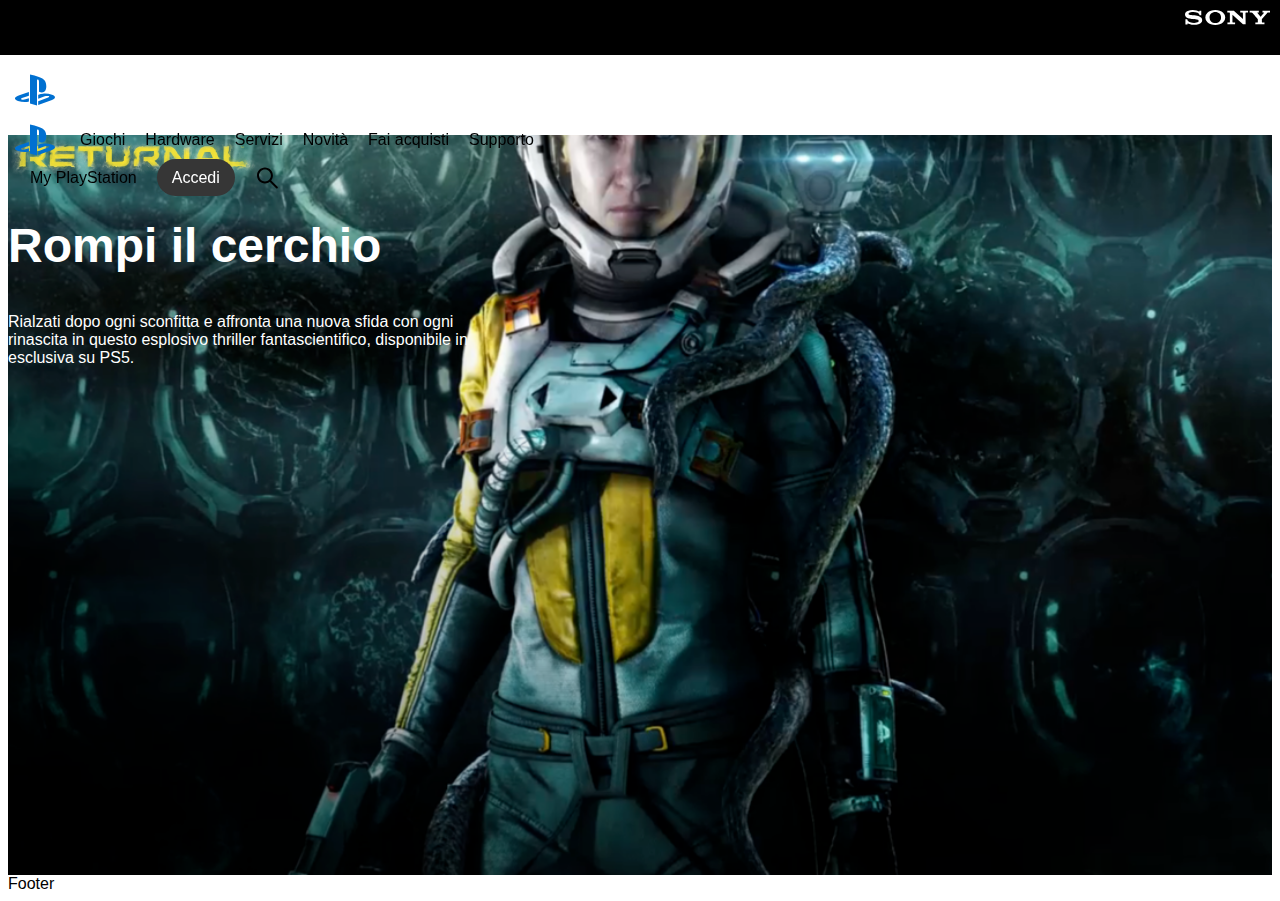
==== index.html @ 5bf6ea45 "add jumbo" ====
<!DOCTYPE html>
<html lang="en">
<head>
    <meta charset="UTF-8">
    <meta http-equiv="X-UA-Compatible" content="IE=edge">
    <meta name="viewport" content="width=device-width, initial-scale=1.0">
    <title>Playstation</title>

    <link href="https://cdn.jsdelivr.net/npm/bootstrap@5.1.3/dist/css/bootstrap.min.css" rel="stylesheet" integrity="sha384-1BmE4kWBq78iYhFldvKuhfTAU6auU8tT94WrHftjDbrCEXSU1oBoqyl2QvZ6jIW3" crossorigin="anonymous">
    <link rel="stylesheet" href="https://cdnjs.cloudflare.com/ajax/libs/font-awesome/6.1.1/css/all.min.css" integrity="sha512-KfkfwYDsLkIlwQp6LFnl8zNdLGxu9YAA1QvwINks4PhcElQSvqcyVLLD9aMhXd13uQjoXtEKNosOWaZqXgel0g==" crossorigin="anonymous" referrerpolicy="no-referrer" />
    <link rel="stylesheet" href="css/style.css">
</head>
<body>
    <!-- HEADER -->
    <header>
        <!-- Top Header -->
        <div class="am-top-header">
            <div class="am-logo-top">
                <img src="img/sony_logo.svg" alt="Brand Sony">
            </div>   
        </div>
        <!-- END Top Header -->

        <!-- Bottom Header -->
        <div class="am-bottom-header">
            <nav>
                <div class="am-burger-menu d-flex d-lg-none">
                    <!-- Logo -->
                    <div class="am-logo-bottom">
                        <a href="#">
                            <img src="img/play_logo.svg" alt="Brand Play Station">
                        </a>
                    </div>

                    <!-- Burger Menu -->
                    <div class="am-burger">
                        <a href="#"><i class="fa-solid fa-bars"></i></a>
                    </div>
                </div>
                
                <!-- Main Menu -->
                <div class="am-main-menu d-none d-lg-flex">
                    <!-- Main Menu Left -->
                    <ul class="am-main-menu-left">
                        <li class="am-logo-bottom">
                            <a href="#">
                                <img src="img/play_logo.svg" alt="Brand Play Station">
                            </a>
                        </li>
                        <li>
                            <a href="#">
                                Giochi <i class="fa-solid fa-angle-down"></i>
                            </a>
                        </li>
                        <li>
                            <a href="#">
                                Hardware <i class="fa-solid fa-angle-down"></i>
                            </a>
                        </li>
                        <li>
                            <a href="#">
                                Servizi <i class="fa-solid fa-angle-down"></i>
                            </a>
                        </li>
                        <li>
                            <a href="#">
                                Novità <i class="fa-solid fa-angle-down"></i>
                            </a>
                        </li>
                        <li>
                            <a href="#">
                                Fai acquisti <i class="fa-solid fa-angle-down"></i>
                            </a>
                        </li>
                        <li>
                            <a href="#">
                                Supporto <i class="fa-solid fa-angle-down"></i>
                            </a>
                        </li>    
                    </ul>
                    <!-- END Main Menu Left -->

                    <!-- Main Menu Right -->
                    <ul class="am-main-menu-right">
                        <li>
                            <a href="#">
                                My PlayStation <i class="fa-solid fa-angle-down"></i>
                            </a>
                        </li>
                        <li>
                            <a class="am-btn am-btn-black" href="#">
                                Accedi
                            </a>
                        </li>
                        <li class="am-icon-lens">
                            <a href="#">
                                <img src="img/lens.svg" alt="Brand Play Station">
                            </a>
                        </li>   
                    </ul>
                    <!-- END Main Menu Right -->
                </div>
            </nav>    
        </div>
        <!-- END Bottom Header -->
    </header>

    <!-- MAIN -->
    <main>
        <section class="am-s-jumbo d-flex align-items-end">
            <div class="container">
                <div class="row">
                    <div class="col">
                        <img src="img/returnal-hero-banner-logo.png" alt="Returnal">
                        <h2>
                            Rompi il cerchio
                        </h2>
                        <p>
                            Rialzati dopo ogni sconfitta e affronta una nuova sfida con ogni rinascita  in questo esplosivo thriller fantascientifico, disponibile in esclusiva su PS5.
                        </p>
                    </div>
                </div>

            </div>            
        </section>
    </main>
    
    <!-- FOOTER -->
    <footer>
        Footer
    </footer>
</body>
</html>
---- css/style.css ----
body {
    font-family: Arial, sans-serif;
}
img {
    width: 100%;
    display: block;
}
ul {
    list-style-type: none;
    padding: 0;
    margin: 0;
}
a {
    color: black;
    text-decoration: none;
}
section {
    padding: 40px 0;
    background-color: pink;
}
h2 {
    font-size: 3rem;
}

/************
    HEADER
*************/
header {
    font-family: Helvetica, arial, sans-serif;
    width: 100%;
    background-color: white;
    position: fixed;
    top: 0;
    left: 0;
}
/*** Top Header ***/
.am-top-header, .am-bottom-header {
    padding: 10px;
}
.am-top-header {
    background-color: black;
    height:35px;
}
.am-top-header .am-logo-top {
    height: 15px;
    display: inline-block;
    float: right;
}
.am-logo-top img {
    height: 100%;
}
/***Bottom Header ***/
.am-bottom-header {
    height: 60px;
}
/* Burger Menu */
.am-burger {
    justify-content: flex-end;
    align-items: center;
    font-size: 25px;
}
.am-burger a {
    color: black;
}
/* Main Menu */
.am-burger-menu, .am-main-menu {
    justify-content: space-between;
    align-items: center;
}
.am-main-menu i {
    color: grey;
}
.am-logo-bottom img {
    width: 50px;
}
ul.am-main-menu-left, ul.am-main-menu-right {
    display: flex;
    align-items: center;
}
.am-main-menu-left li {
    margin-right: 20px;
}
.am-main-menu-right li {
    margin-left: 20px;
}
.am-icon-lens {
    width: 25px;
}
a.am-btn {
    padding: 10px 15px;
    border-radius: 30px;
    color: white;
}
.am-btn-black {
    background-color: #363636;;
}

/***********
    MAIN
************/
main {
    margin-top: 95px;
}
/* Section Banner Top */
.am-s-jumbo {
    width: 100%;
    height: 700px;
    background-image: url(../img/jumbo-bg.png);
    background-size: cover;
    background-position: center;
    background-repeat: no-repeat;
    color: white;
}
.am-s-jumbo img {
    max-width: 250px;
}



@media screen and (min-width: 992px) {
    .am-s-jumbo p {
        max-width: 500px;
    }
}
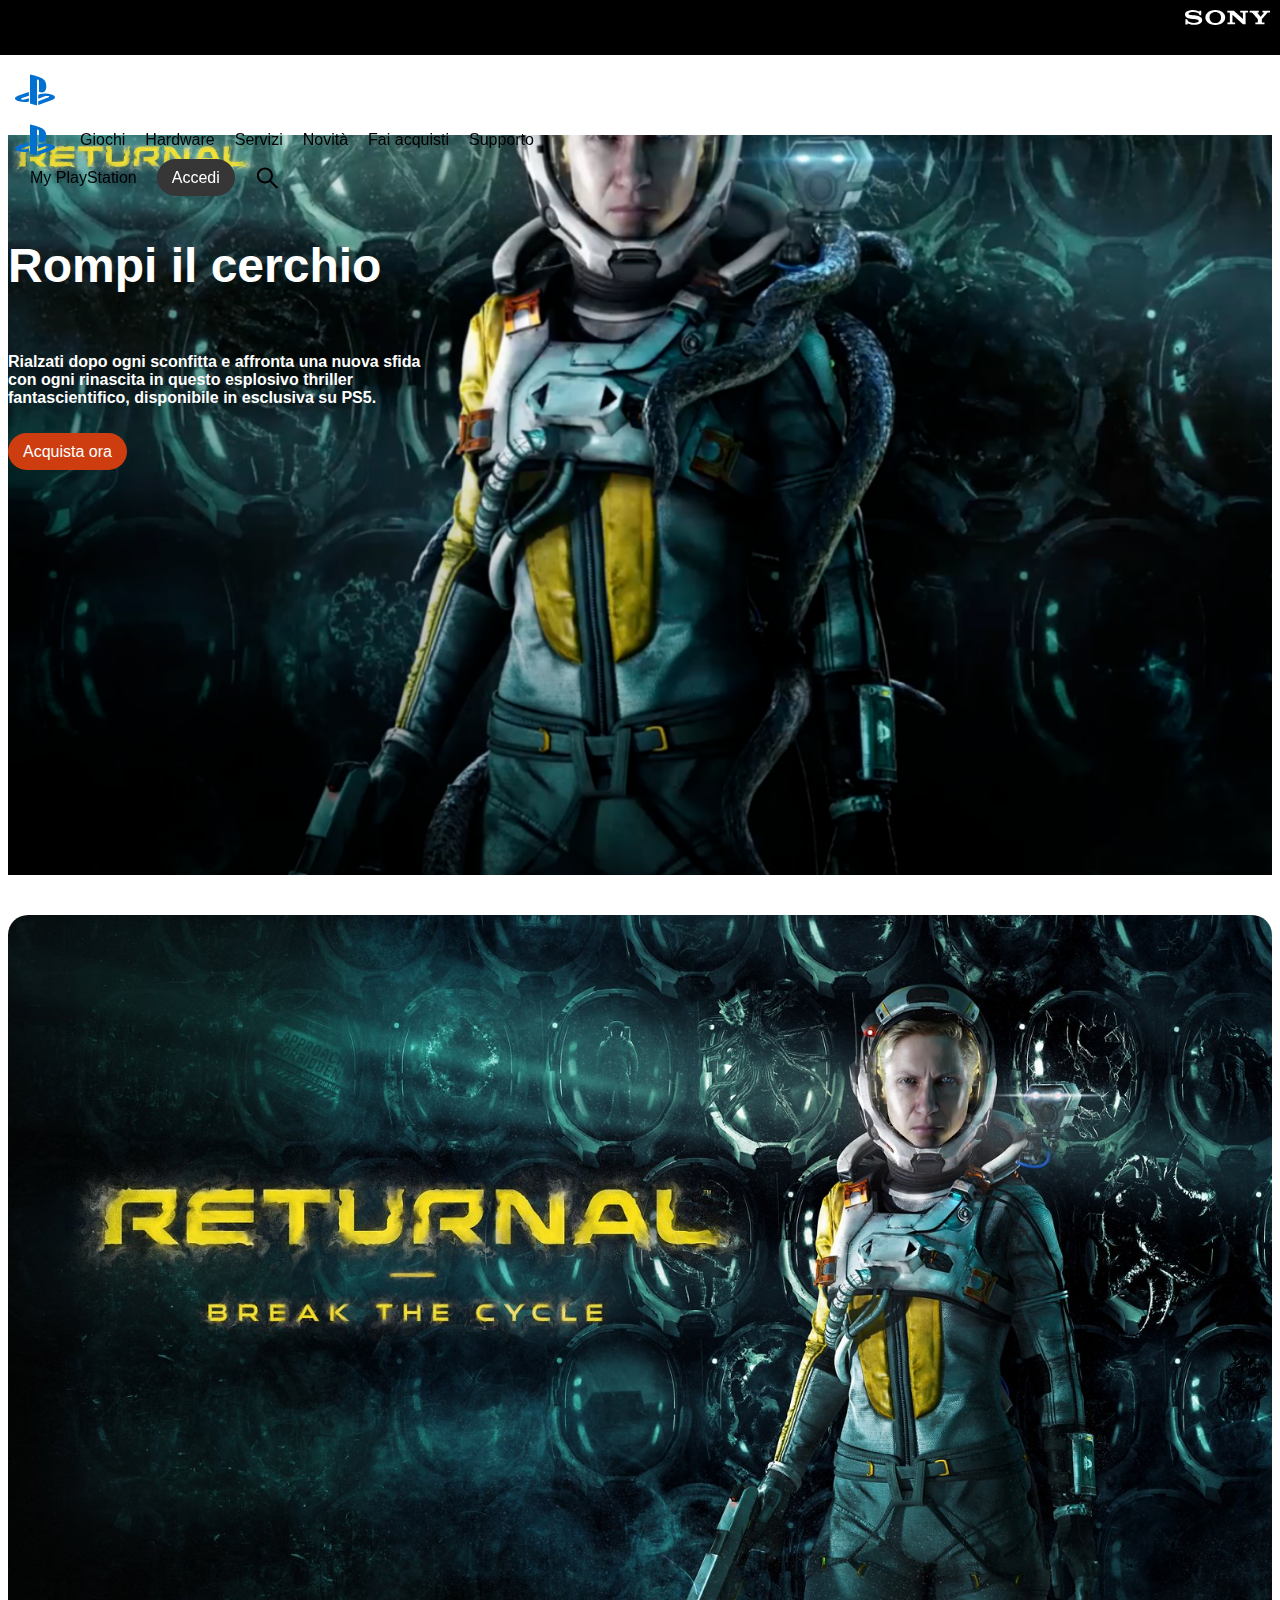
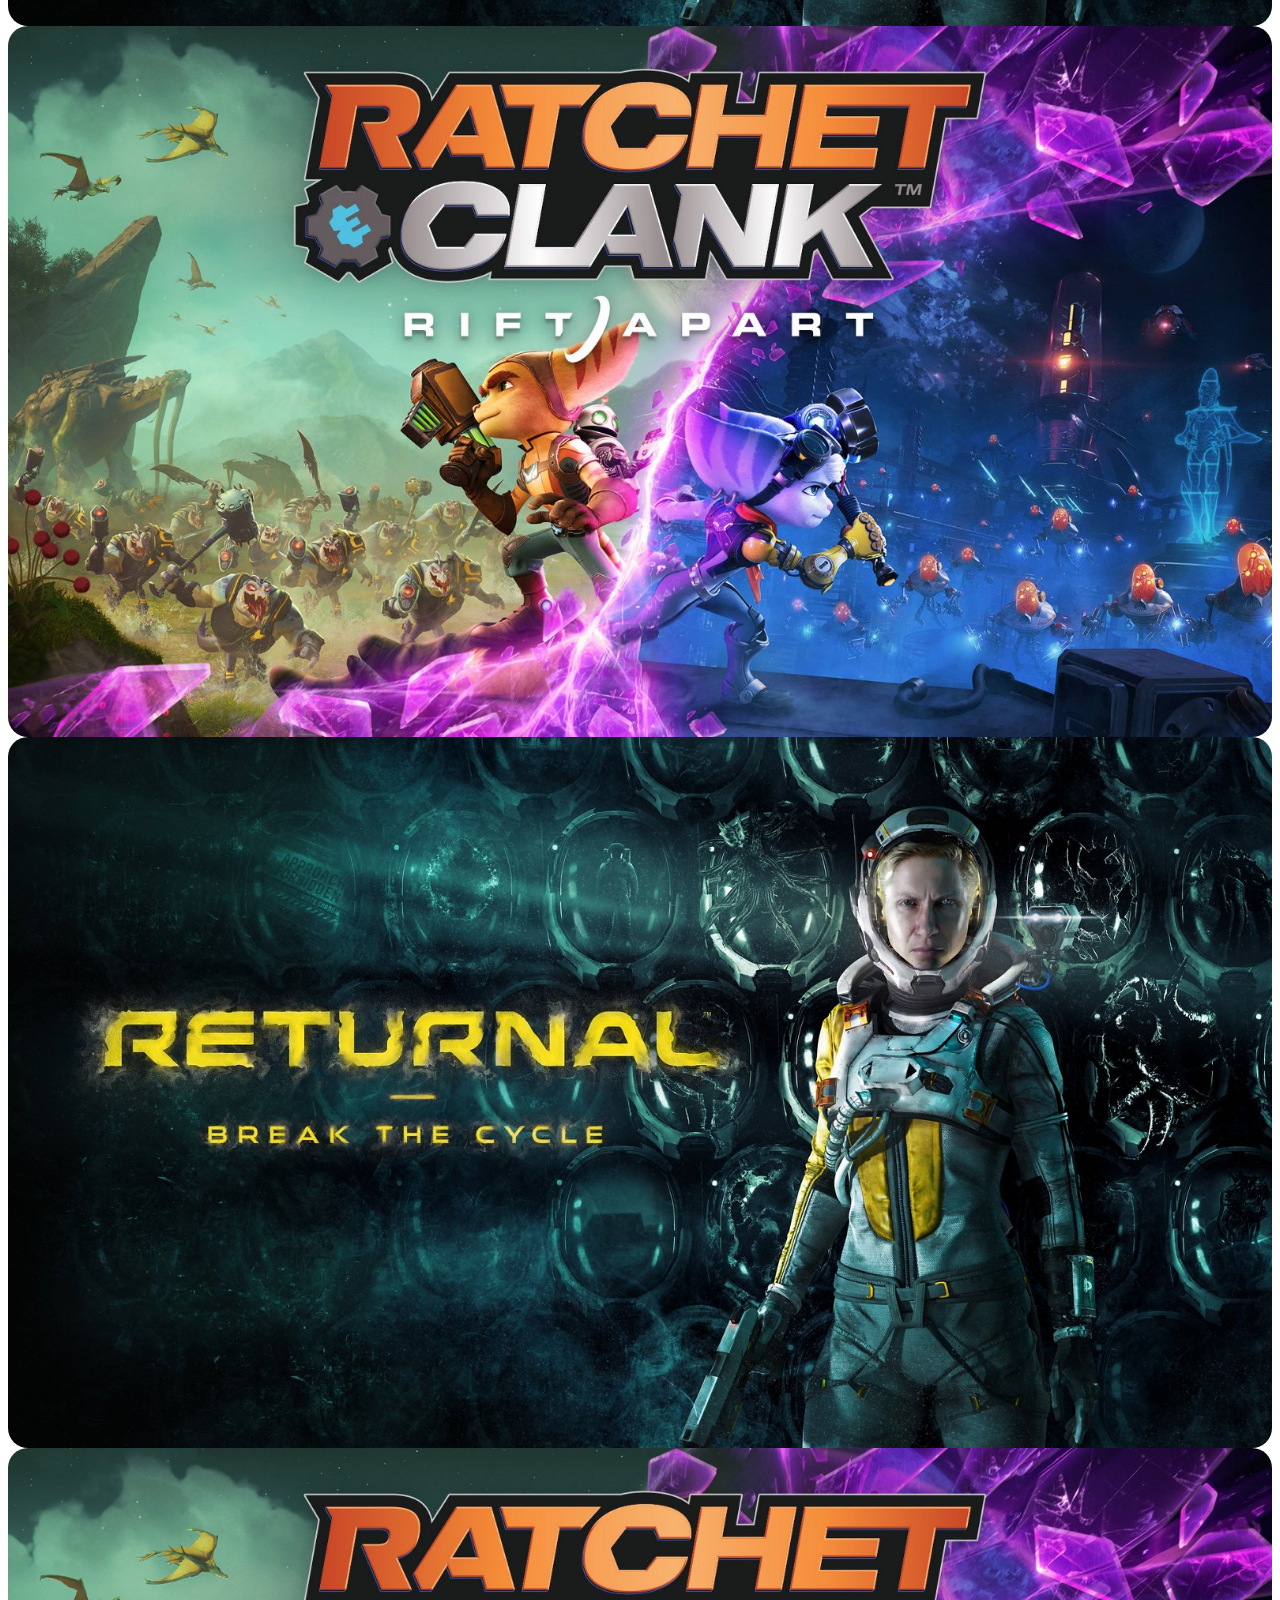
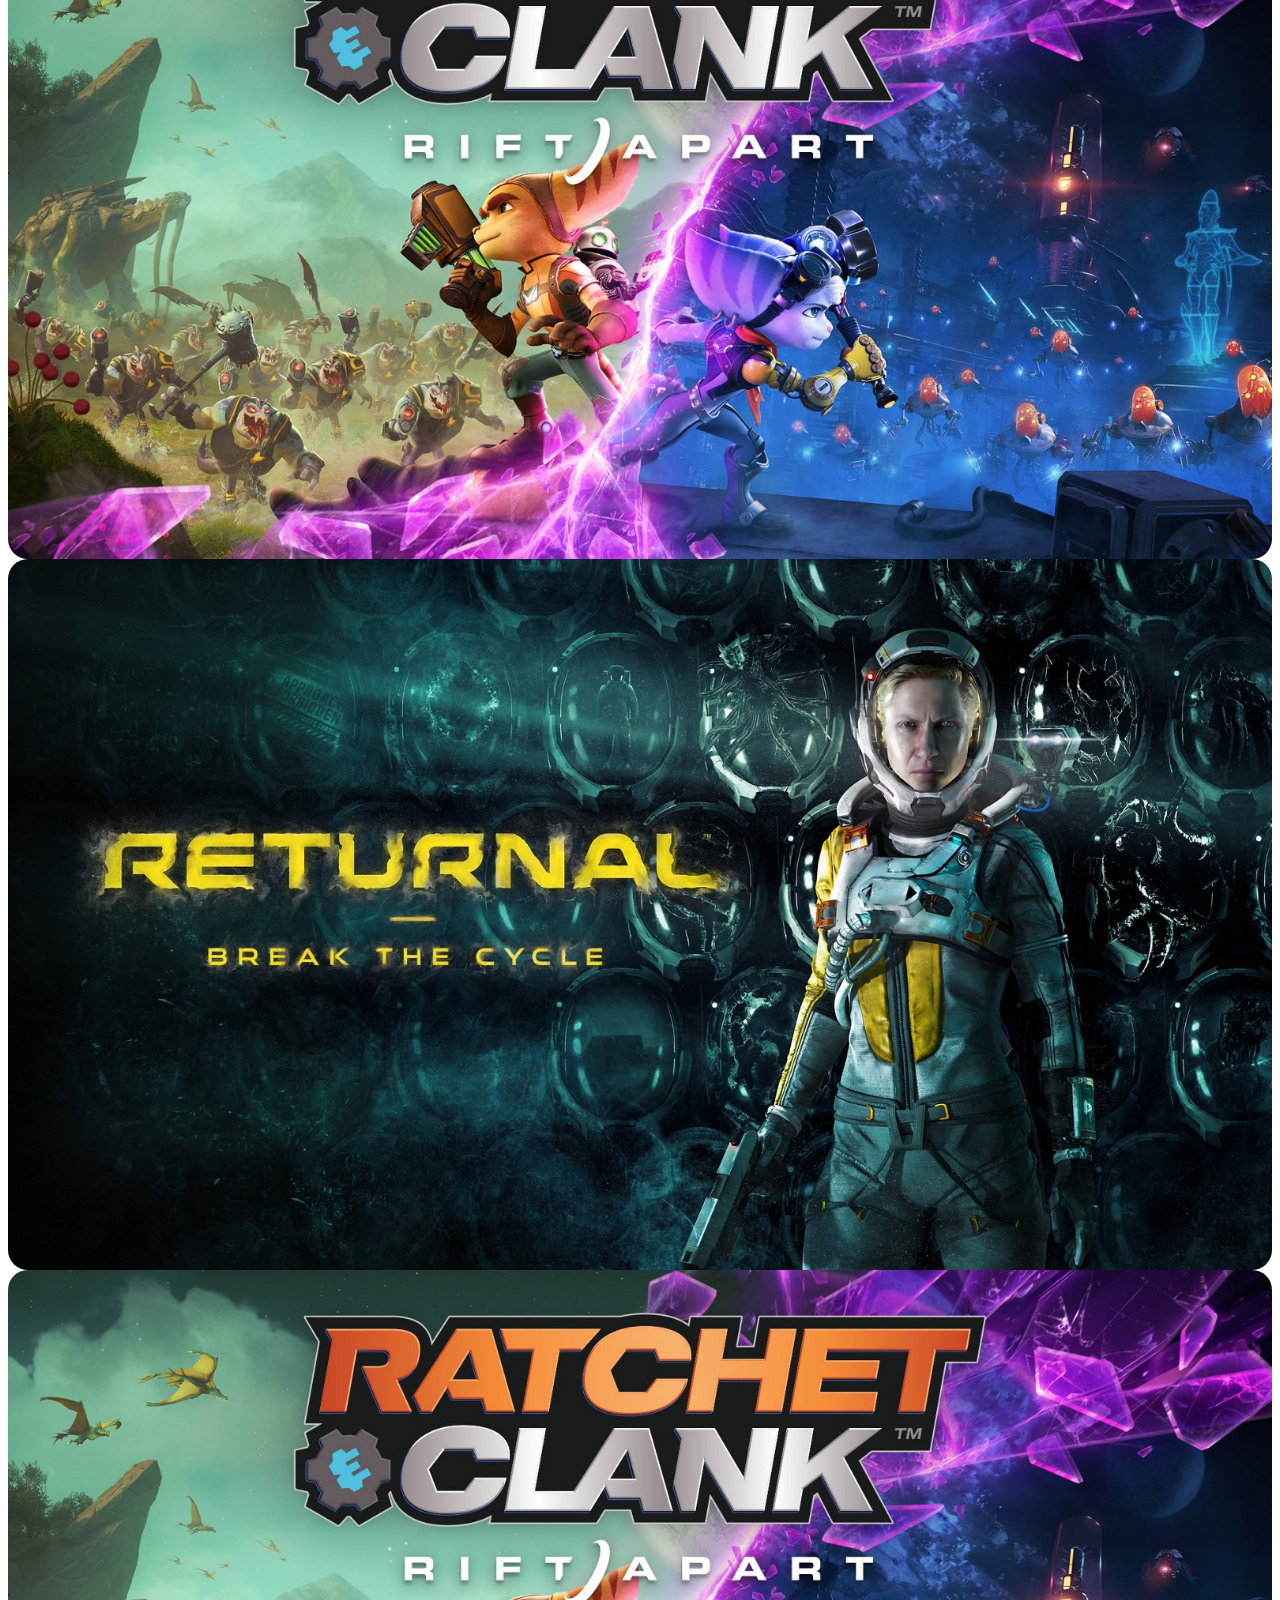
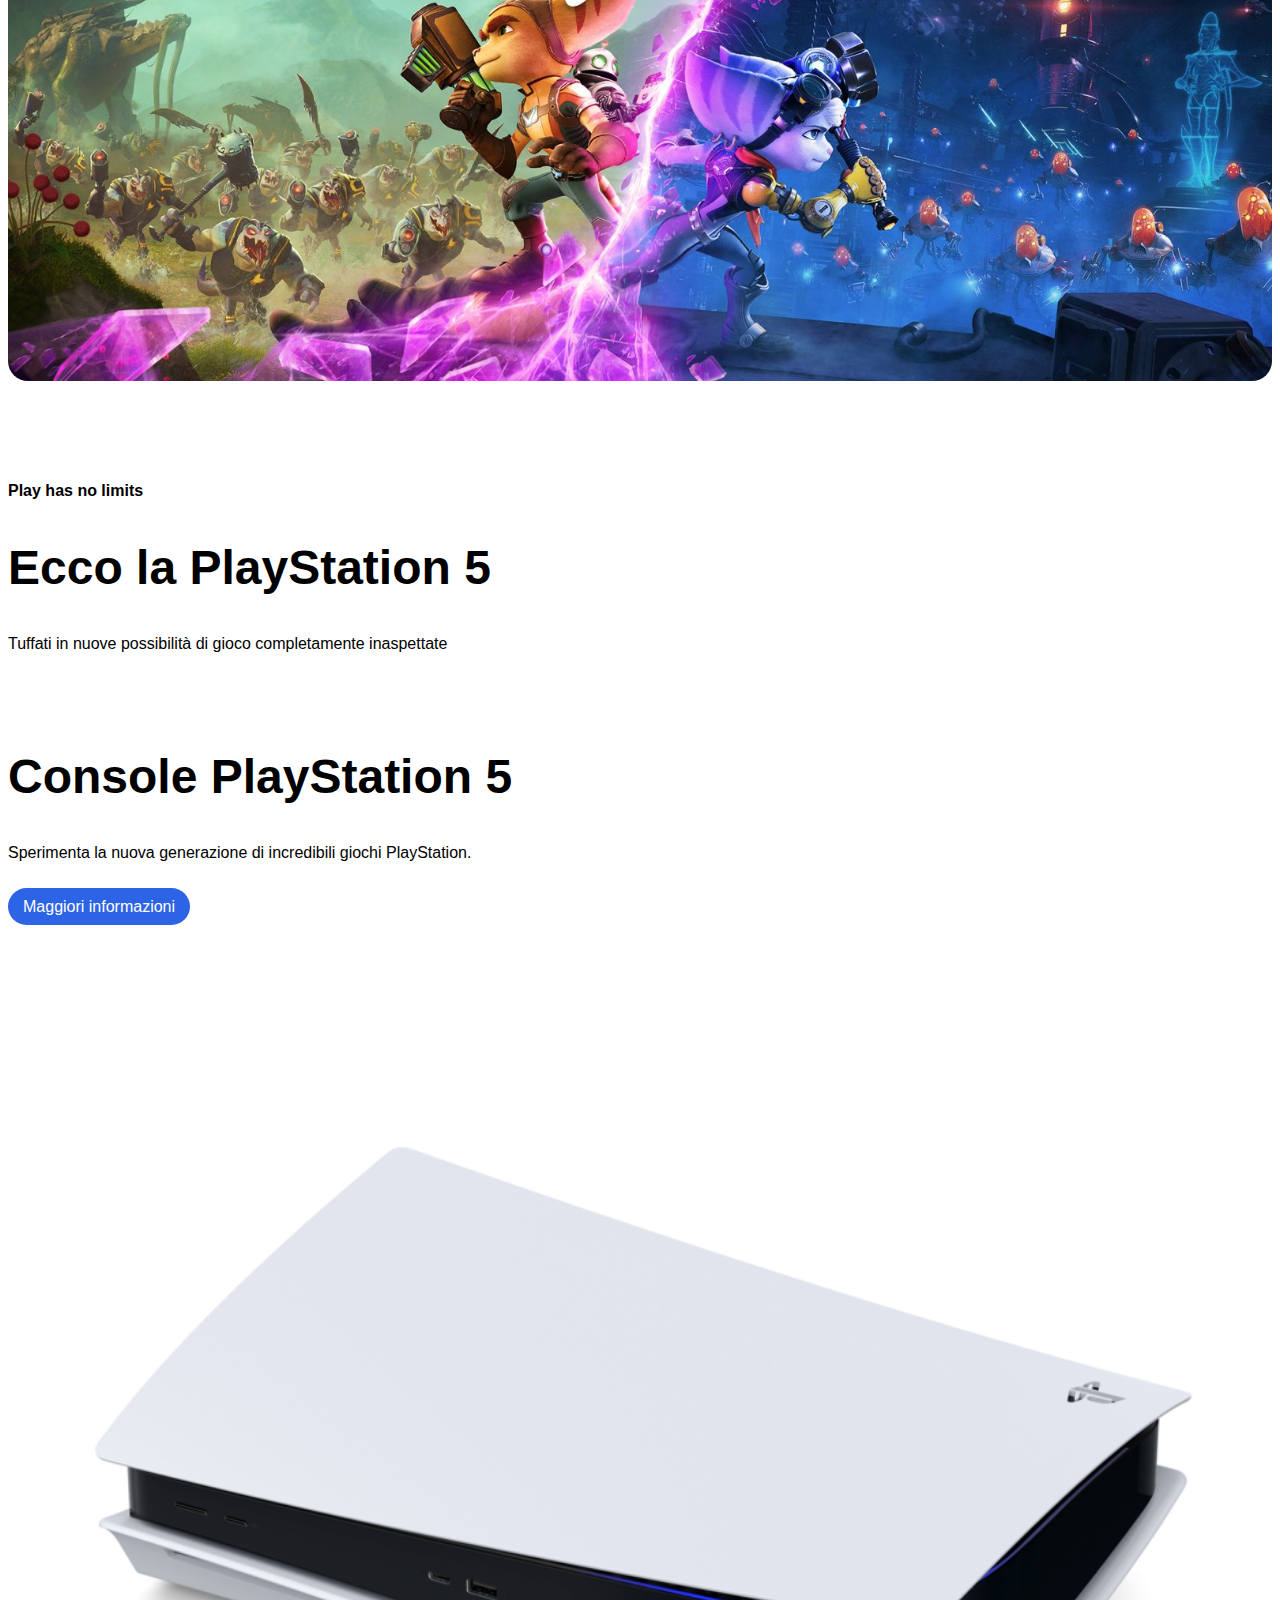
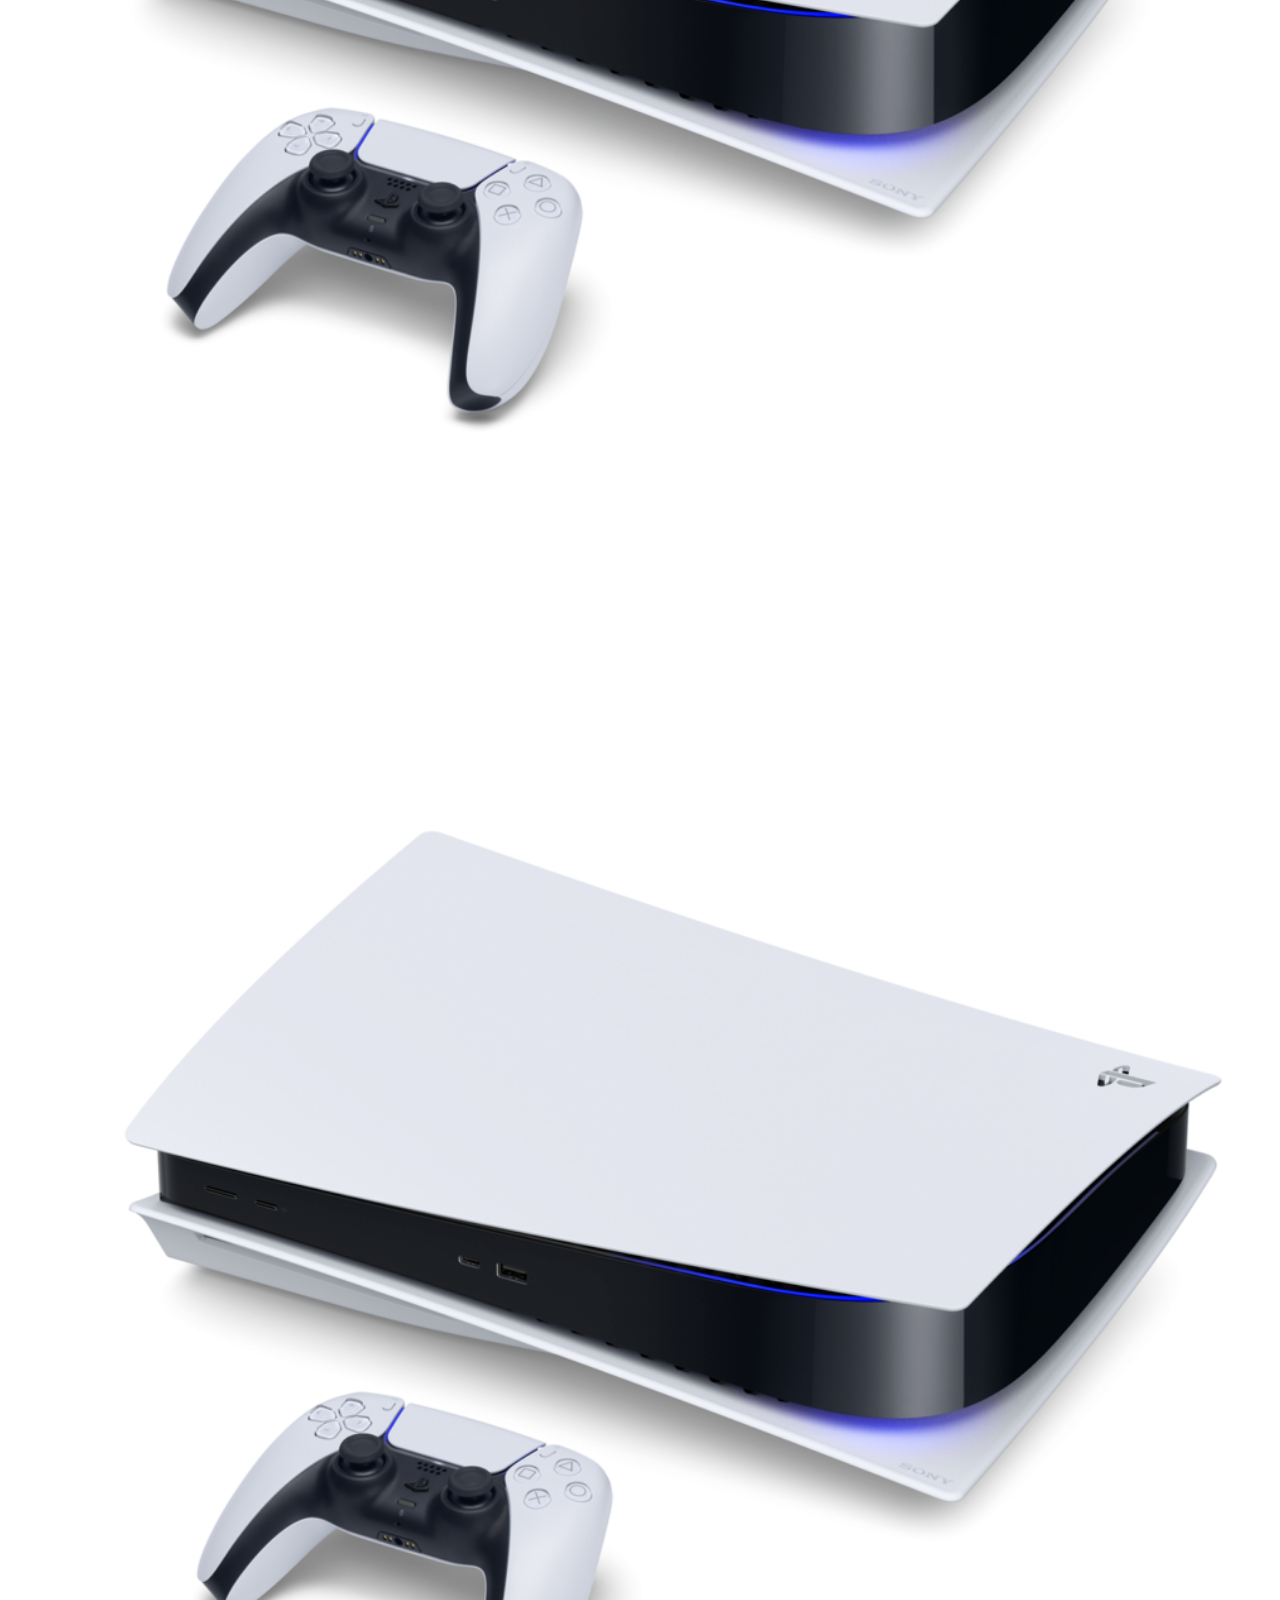
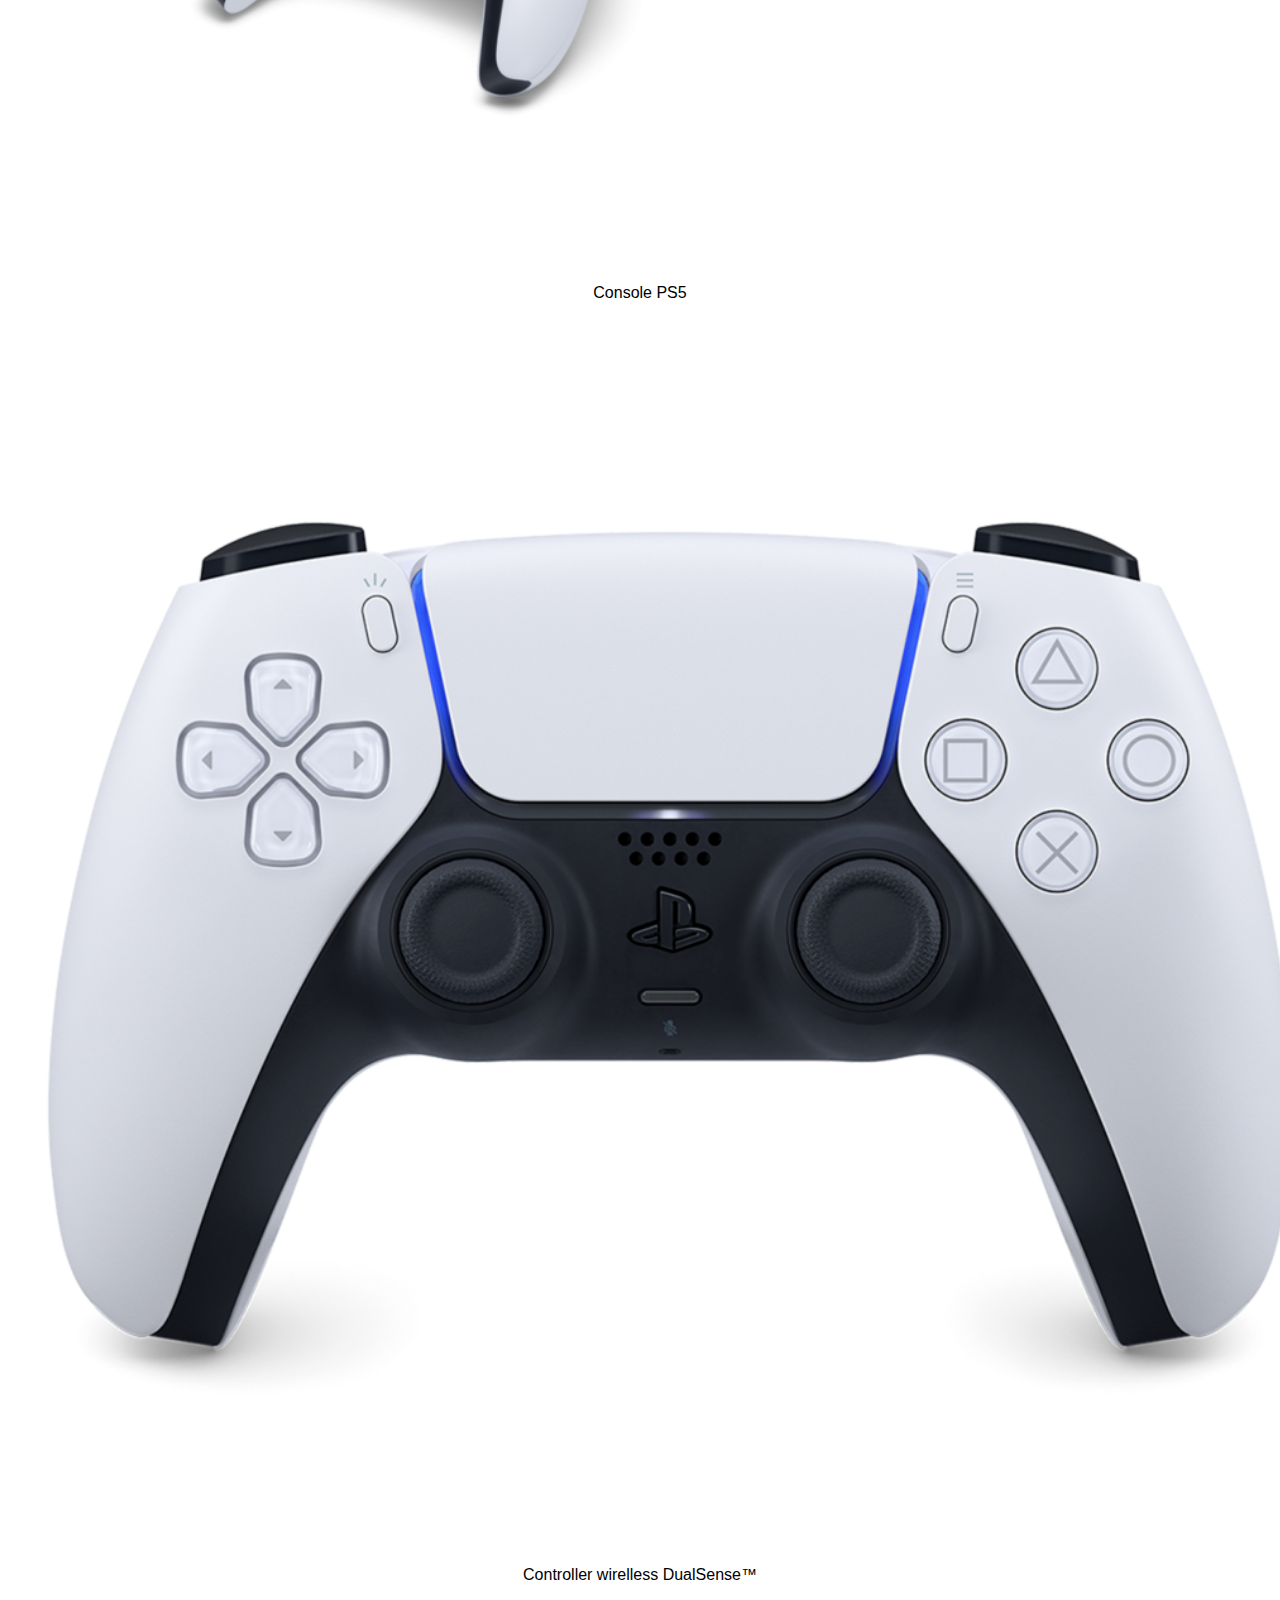
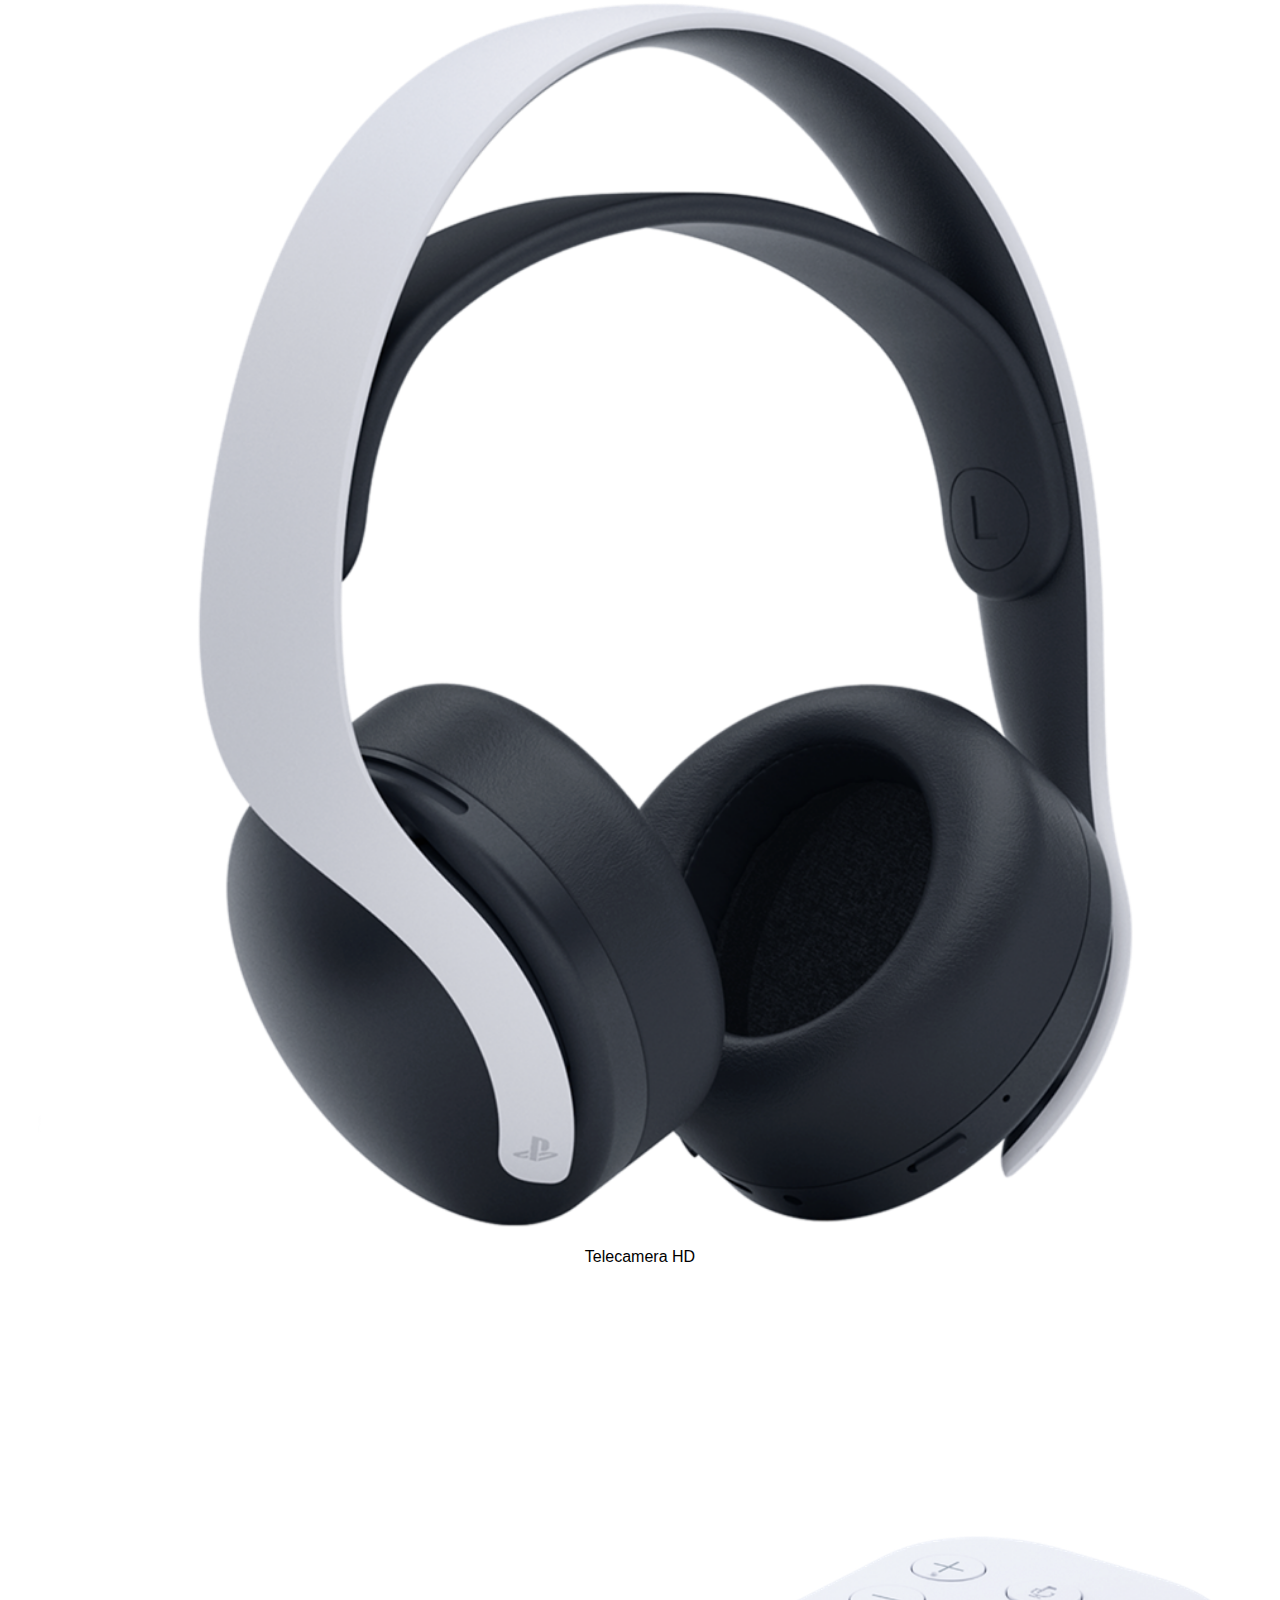
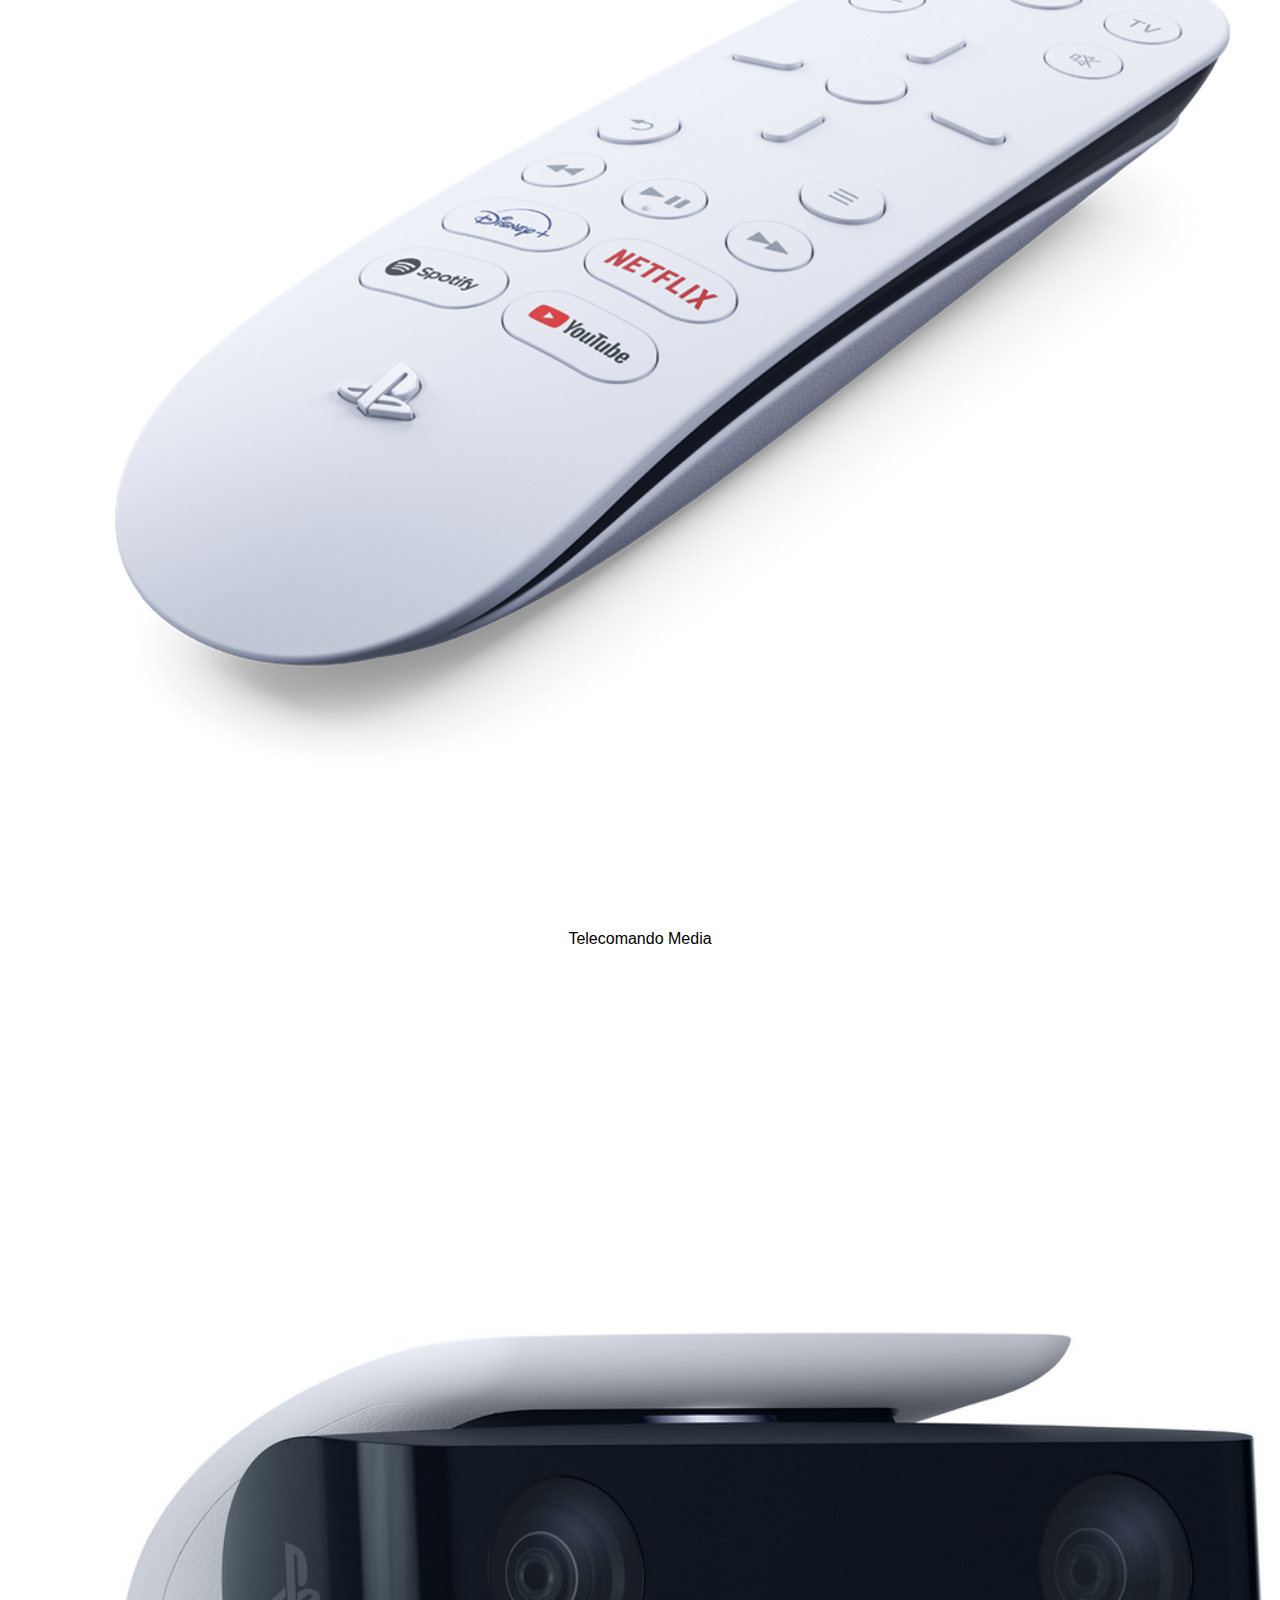
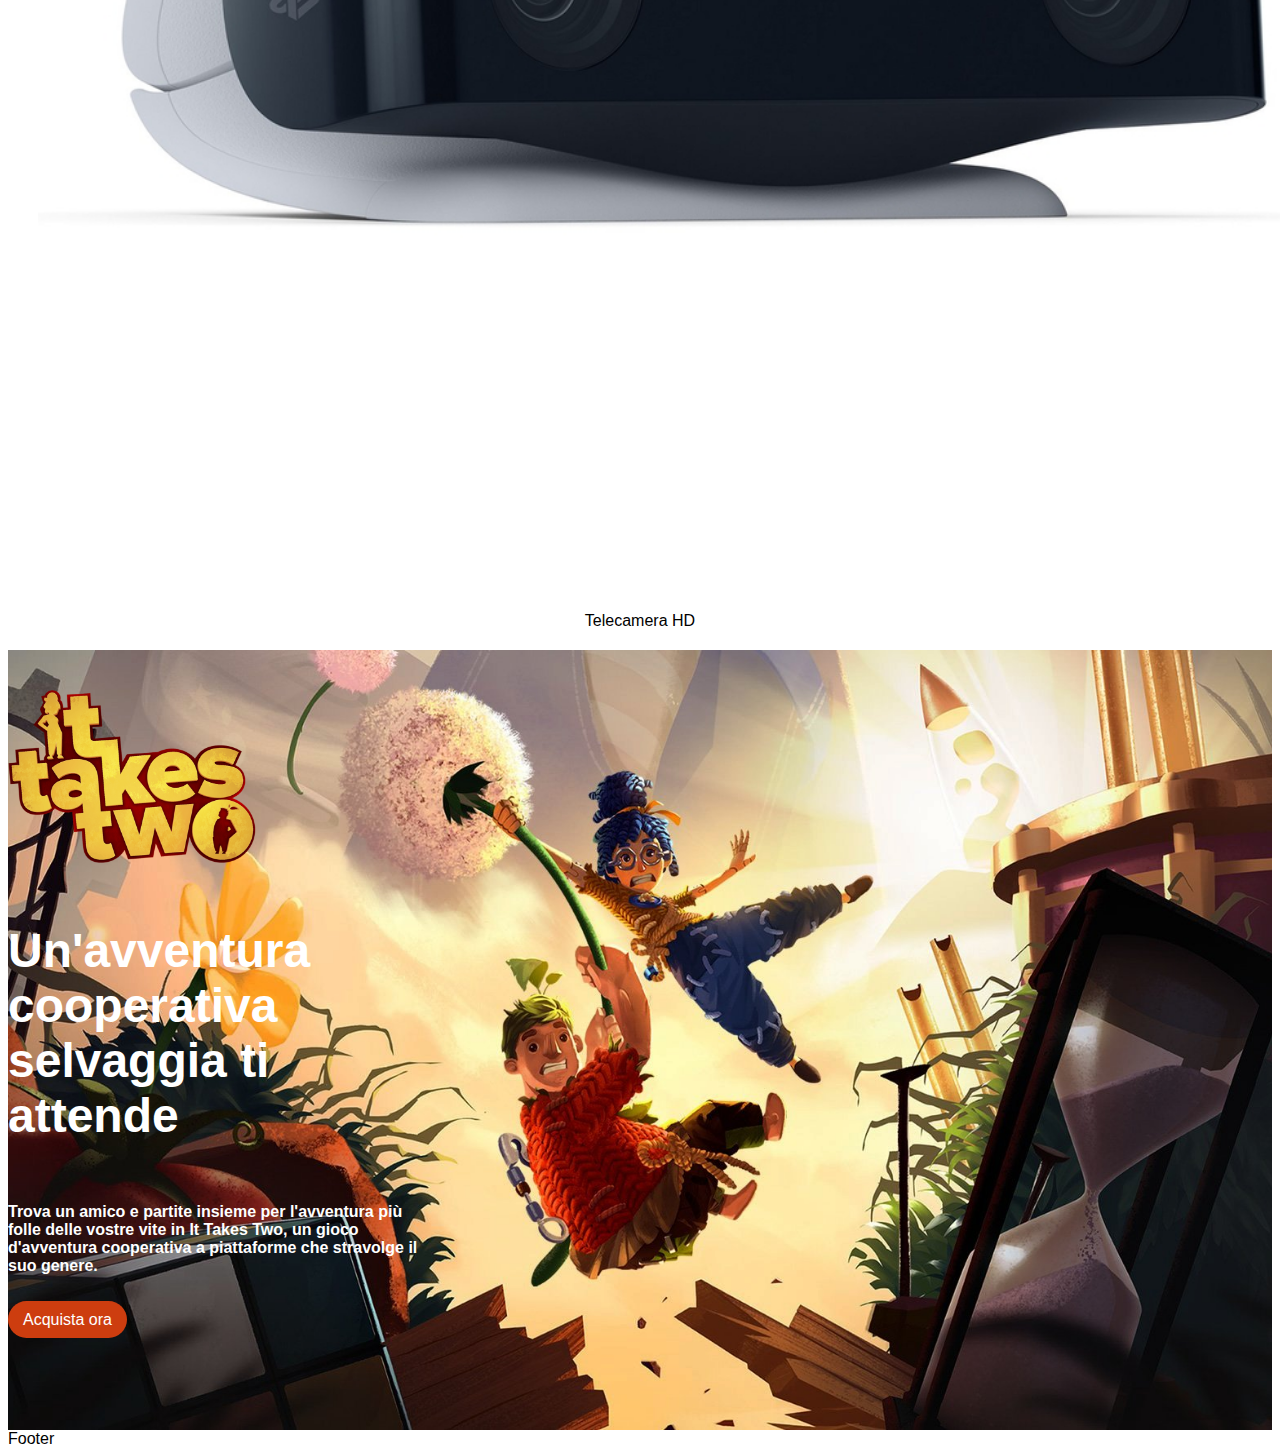
==== commit 471b05cd: "add section cover,playstation-presentation, jumbo2" ====
--- a/index.html
+++ b/index.html
@@ -107,7 +107,8 @@
 
     <!-- MAIN -->
     <main>
-        <section class="am-s-jumbo d-flex align-items-end">
+        <!-- Section Jumbo -->
+        <section class="am-s-jumbo am-jumbo-img-1 d-flex align-items-end">
             <div class="container">
                 <div class="row">
                     <div class="col">
@@ -118,11 +119,172 @@
                         <p>
                             Rialzati dopo ogni sconfitta e affronta una nuova sfida con ogni rinascita  in questo esplosivo thriller fantascientifico, disponibile in esclusiva su PS5.
                         </p>
-                    </div>
-                </div>
-
+                        <div class="am-btn-padd">
+                            <a class="am-btn am-btn-orange" href="#">Acquista ora</a>
+                        </div>
+                    </div>
+                </div>
             </div>            
         </section>
+        <!-- END Section Jumbo -->
+
+        <!-- Section Cover Game -->
+        <section>
+            <div class="container">
+                <!-- Cover Row -->
+                <div class="row row-cols-2 row-cols-sm-3 row-cols-lg-6 d-flex g-4">
+                    <div class="col">
+                        <div class="am-cover">
+                            <img src="img/returnal-listing-thumb-01-ps5.jpg" alt="Returnal">
+                        </div>
+                    </div>
+                    <div class="col">
+                        <div class="am-cover">
+                            <img src="img/ratchet-and-clank-rift-apart-keyart.jpg" alt="Ratchet and Clank - Rift apart keyart">
+                        </div>
+                    </div>
+                    <div class="col">
+                        <div class="am-cover">
+                            <img src="img/returnal-listing-thumb-01-ps5.jpg" alt="Returnal">
+                        </div>
+                    </div>
+                    <div class="col">
+                        <div class="am-cover">
+                            <img src="img/ratchet-and-clank-rift-apart-keyart.jpg" alt="Ratchet and Clank - Rift apart keyart">
+                        </div>
+                    </div>
+                    <div class="col">
+                        <div class="am-cover">
+                            <img src="img/returnal-listing-thumb-01-ps5.jpg" alt="Returnal">
+                        </div>
+                    </div>
+                    <div class="col">
+                        <div class="am-cover">
+                            <img src="img/ratchet-and-clank-rift-apart-keyart.jpg" alt="Ratchet and Clank - Rift apart keyart">
+                        </div>
+                    </div>      
+                </div>
+                <!-- END Cover Row -->
+            </div>
+        </section>
+        <!-- END Section Cover Game -->
+
+        <!-- PlayStation Presentation -->
+        <section class="am-padd">
+            <div class="container">
+                <!-- Row -->
+                <div class="row text-center am-padd">
+                    <div>
+                        <h4>
+                            Play has no limits
+                        </h4>
+                        <h2>
+                            Ecco la PlayStation 5
+                        </h2>
+                        <p>
+                            Tuffati in nuove possibilità di gioco completamente inaspettate
+                        </p>
+                    </div>
+                </div>
+                <!-- END Row -->
+
+                <!-- Row -->
+                <div class="row d-flex align-items-center am-padd">
+                    <div class="col-12 col-md-5">
+                        <div>
+                            <h2>
+                                Console PlayStation 5
+                            </h2>
+                            <p>
+                                Sperimenta la nuova generazione di incredibili giochi PlayStation.
+                            </p>
+                            <div class="am-btn-padd">
+                                <a class="am-btn am-btn-lightblue" href="#">Maggiori informazioni</a>
+                            </div>
+                        </div>
+                    </div>
+                    <div class="col-12 col-md-7">
+                        <img src="img/playstation-5-thumb.png" alt="PlayStation 5">
+                    </div>
+
+                </div>
+                <!-- END Row -->
+
+                 <!-- Row -->
+                 <div class="row row-cols-3 row-cols-md-5 g-4 d-flex align-self-stretch amm-padd">
+                     <div class="col am-bottom-border">
+                         <div class="am-card-ps">
+                            <img src="img/playstation-5-thumb.png" alt="PlayStation 5">
+                            <div class="card-body">
+                                Console PS5
+                            </div>
+                         </div>
+                     </div>
+
+                     <div class="col am-bottom-border">
+                        <div class="am-card-ps">
+                           <img src="img/joypad-thumb.png" alt="Joypad PS5">
+                           <div class="card-body">
+                               Controller wirelless DualSense&trade;
+                           </div>
+                        </div>
+                    </div>
+
+                    <div class="col am-bottom-border">
+                        <div class="am-card-ps">
+                           <img src="img/headset-thumb.png" alt="Headset PS5">
+                           <div class="card-body">
+                               Telecamera HD
+                           </div>
+                        </div>
+                    </div>
+
+                    <div class="col">
+                        <div class="am-card-ps">
+                           <img src="img/remote-thumb.png" alt="Remote PS5">
+                           <div class="card-body">
+                               Telecomando Media
+                           </div>
+                        </div>
+                    </div>
+
+                    <div class="col">
+                        <div class="am-card-ps">
+                           <img src="img/camera-thumb.jpg" alt="Camera PS5">
+                           <div class="card-body">
+                            Telecamera HD
+                        </div>
+                        </div>
+                    </div>
+
+                </div>
+                <!-- END Row -->
+
+            </div>
+        </section>
+        <!-- END PlayStation Presentation -->
+
+        <!-- Section Jumbo 2 -->
+        <section class="am-s-jumbo am-jumbo-img-2 d-flex align-items-end">
+            <div class="container">
+                <div class="row">
+                    <div class="col">
+                        <img src="img/it-takes-two-logo.png" alt="Returnal">
+                        <h2>
+                            Un'avventura cooperativa selvaggia ti attende
+                        </h2>
+                        <p>
+                            Trova un amico e partite insieme per l'avventura più folle delle vostre vite in It Takes Two, un gioco d'avventura cooperativa a piattaforme che stravolge il suo genere.
+                        </p>
+                        <div class="am-btn-padd">
+                            <a class="am-btn am-btn-orange" href="#">Acquista ora</a>
+                        </div>
+                    </div>
+                </div>
+            </div>            
+        </section>
+        <!-- END Section Jumbo 2 -->
+
     </main>
     
     <!-- FOOTER -->
--- a/css/style.css
+++ b/css/style.css
@@ -16,12 +16,34 @@
 }
 section {
     padding: 40px 0;
-    background-color: pink;
+}
+section.am-padd {
+    padding: 20px 0;
+}
+.am-padd {
+    padding: 20px 0;
 }
 h2 {
     font-size: 3rem;
 }
-
+/* Botton Style */
+a.am-btn {
+    padding: 10px 15px;
+    border-radius: 30px;
+    color: white;
+}
+.am-btn-padd {
+    padding: 20px 0;
+}
+.am-btn-black {
+    background-color: #363636;;
+}
+.am-btn-orange {
+    background-color: #cd3d0f;
+}
+.am-btn-lightblue {
+    background-color: #2d64e6;
+}
 /************
     HEADER
 *************/
@@ -86,14 +108,6 @@
 .am-icon-lens {
     width: 25px;
 }
-a.am-btn {
-    padding: 10px 15px;
-    border-radius: 30px;
-    color: white;
-}
-.am-btn-black {
-    background-color: #363636;;
-}
 
 /***********
     MAIN
@@ -101,11 +115,16 @@
 main {
     margin-top: 95px;
 }
-/* Section Banner Top */
+/* Section Jumbo */
+.am-jumbo-img-1  {
+    background-image: url(../img/jumbo-bg.png);
+}
+.am-jumbo-img-2  {
+    background-image: url(../img/it-takes-two-hero-banner-desktop.jpg);
+}
 .am-s-jumbo {
     width: 100%;
     height: 700px;
-    background-image: url(../img/jumbo-bg.png);
     background-size: cover;
     background-position: center;
     background-repeat: no-repeat;
@@ -114,11 +133,36 @@
 .am-s-jumbo img {
     max-width: 250px;
 }
+.am-s-jumbo h2 {
+    padding: 20px 0;
+}
+.am-s-jumbo p {
+    font-weight: 700;
+}
+
+/* Section Cover */
+.am-cover img {
+    border-radius: 20px;
+}
+.am-cover:hover img {
+    padding: 4px;
+    border: 2px solid #2d64e6;
+}
+/* END Section Cover */
+
+/* Section PlayStation Presentation */
+.am-card-ps img {
+    padding: 0 30px;
+}
+.am-card-ps {
+    text-align: center;
+}
+/* END Section PlayStation Presentation */
 
 
 
 @media screen and (min-width: 992px) {
-    .am-s-jumbo p {
-        max-width: 500px;
+    .am-s-jumbo h2, .am-s-jumbo p  {
+        max-width: 420px;
     }
 }
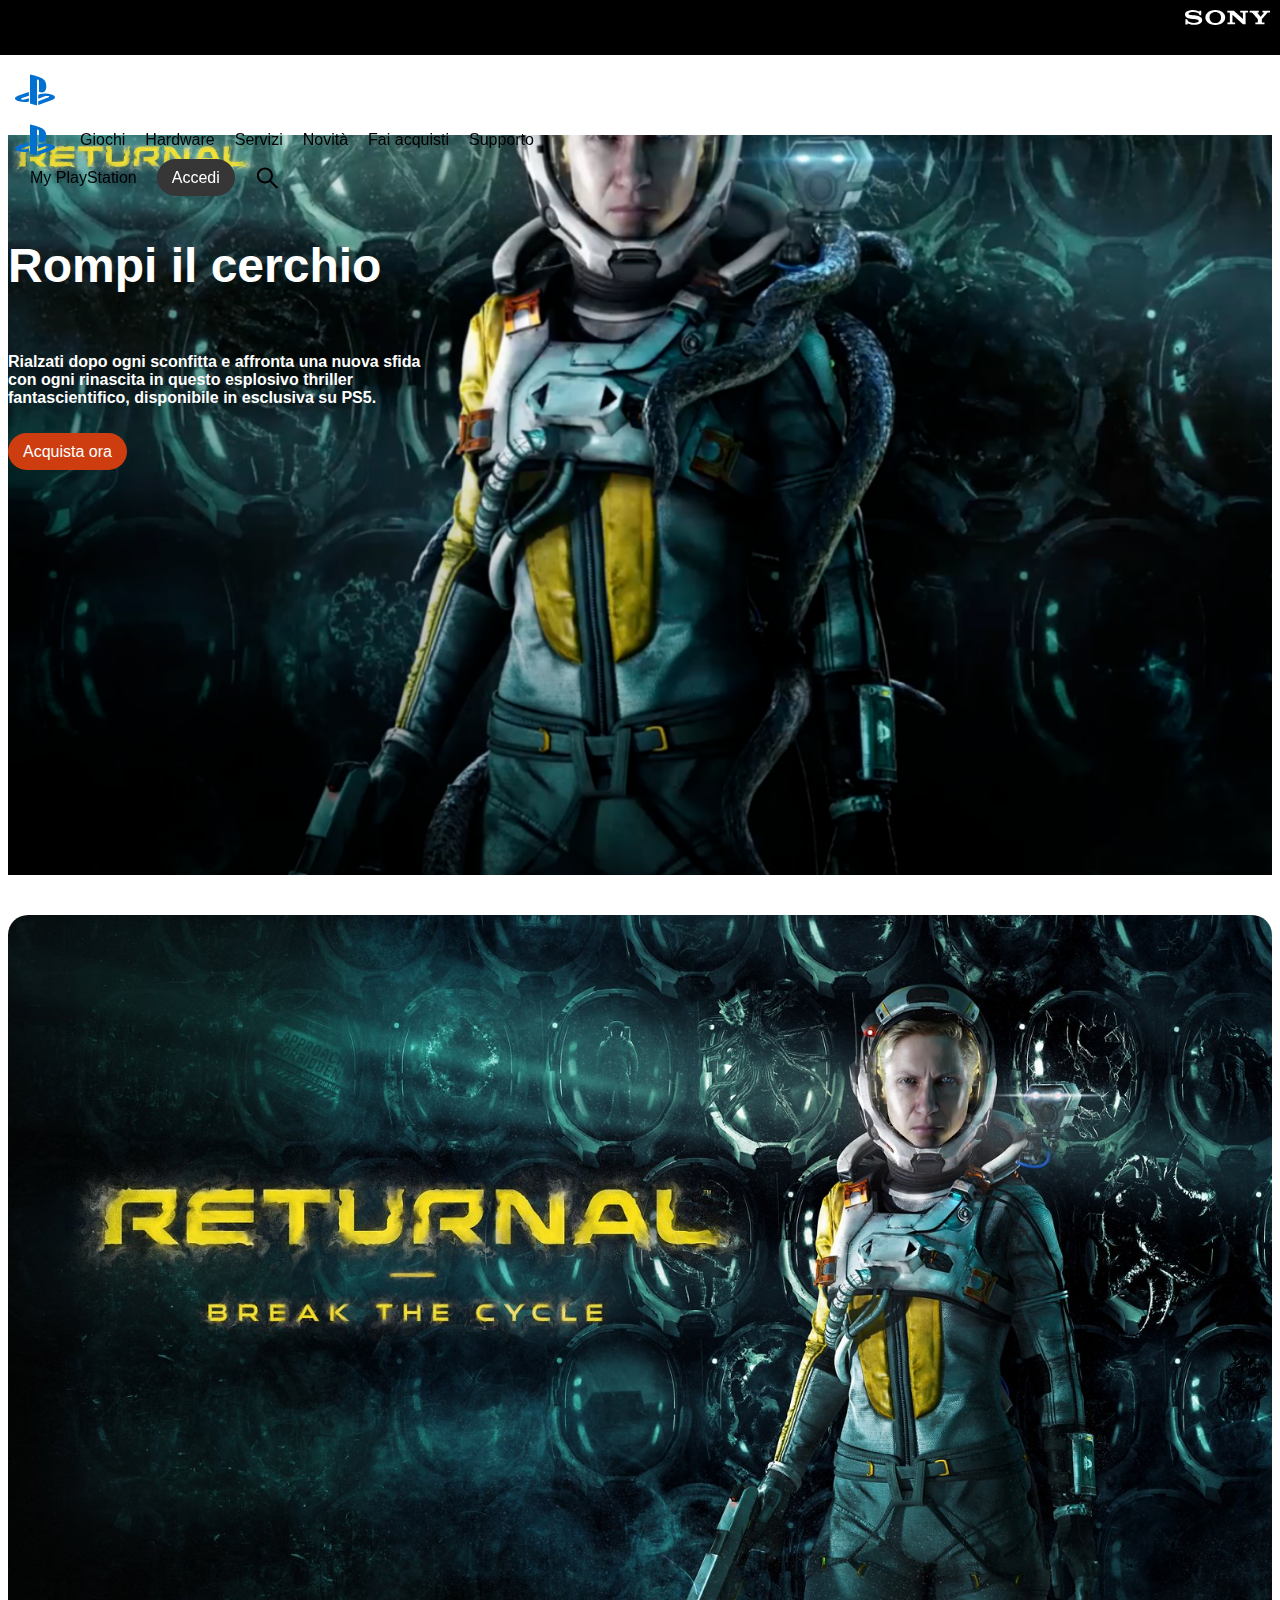
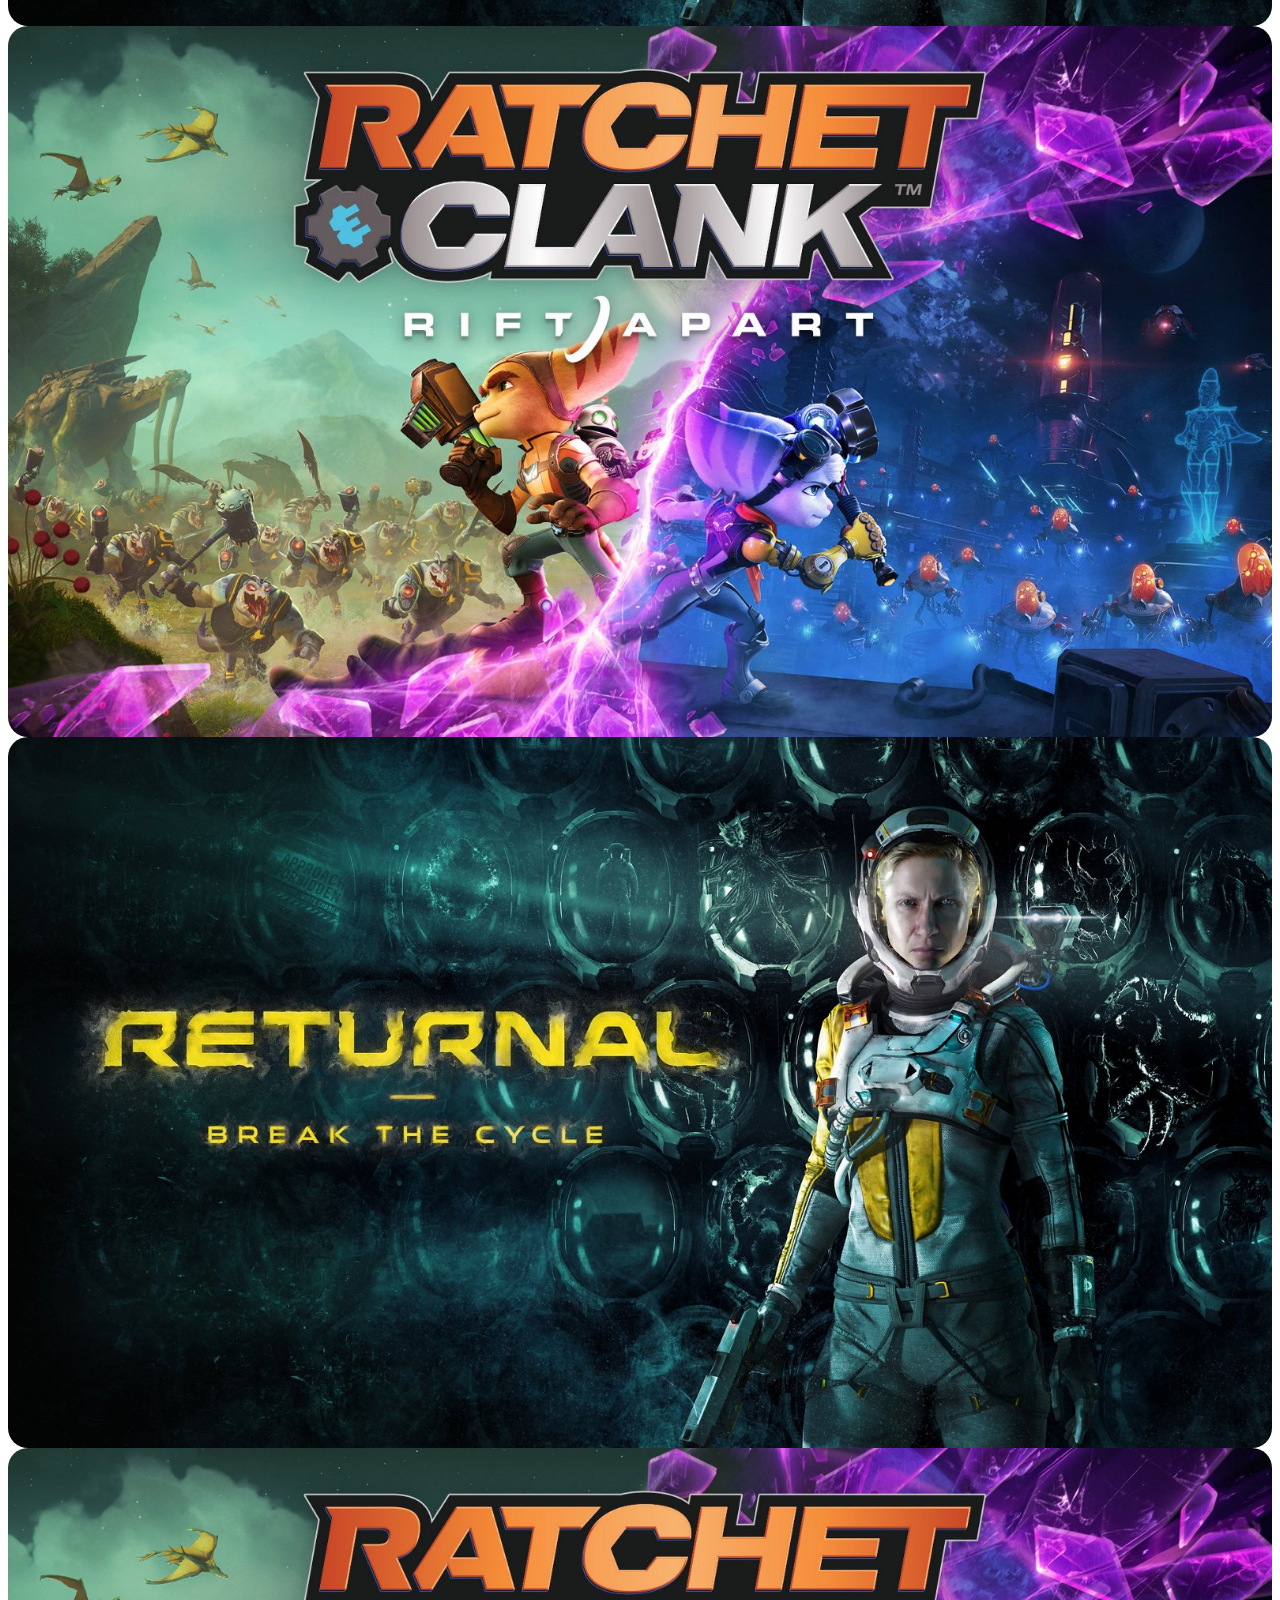
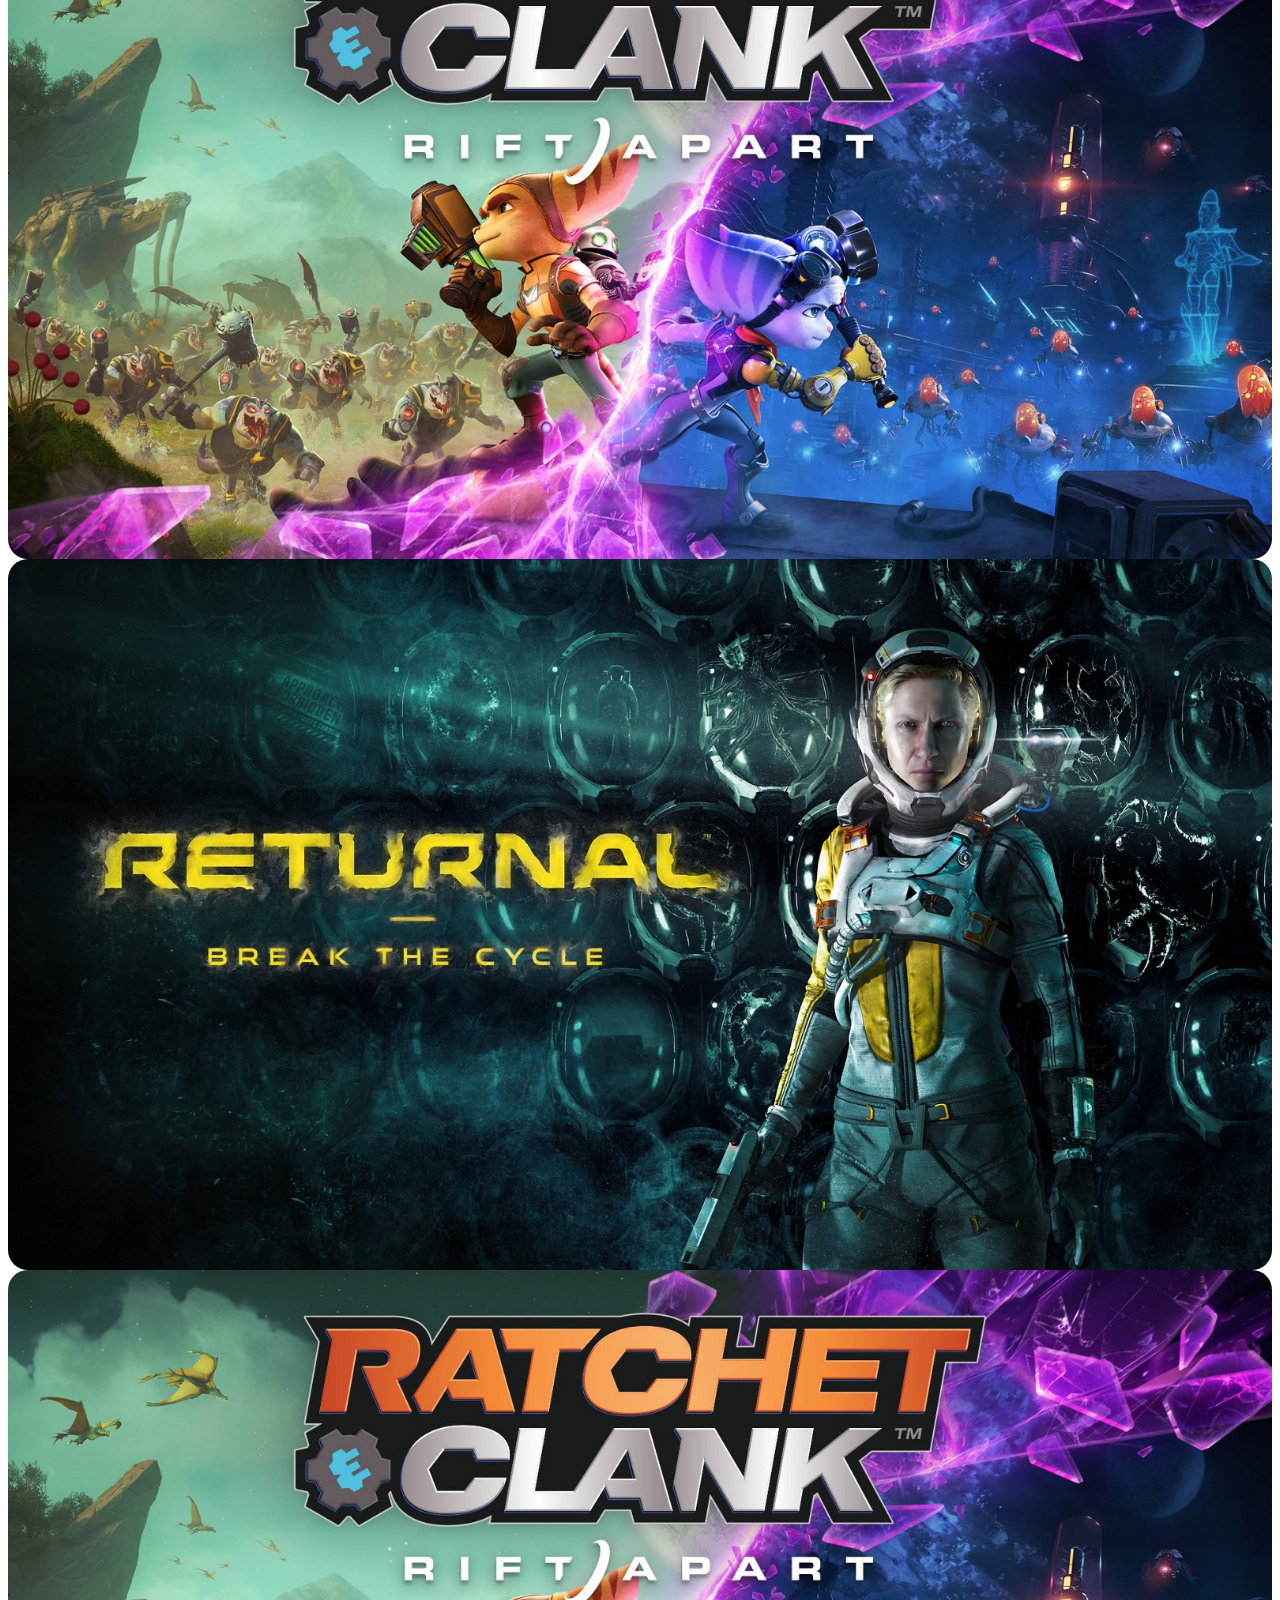
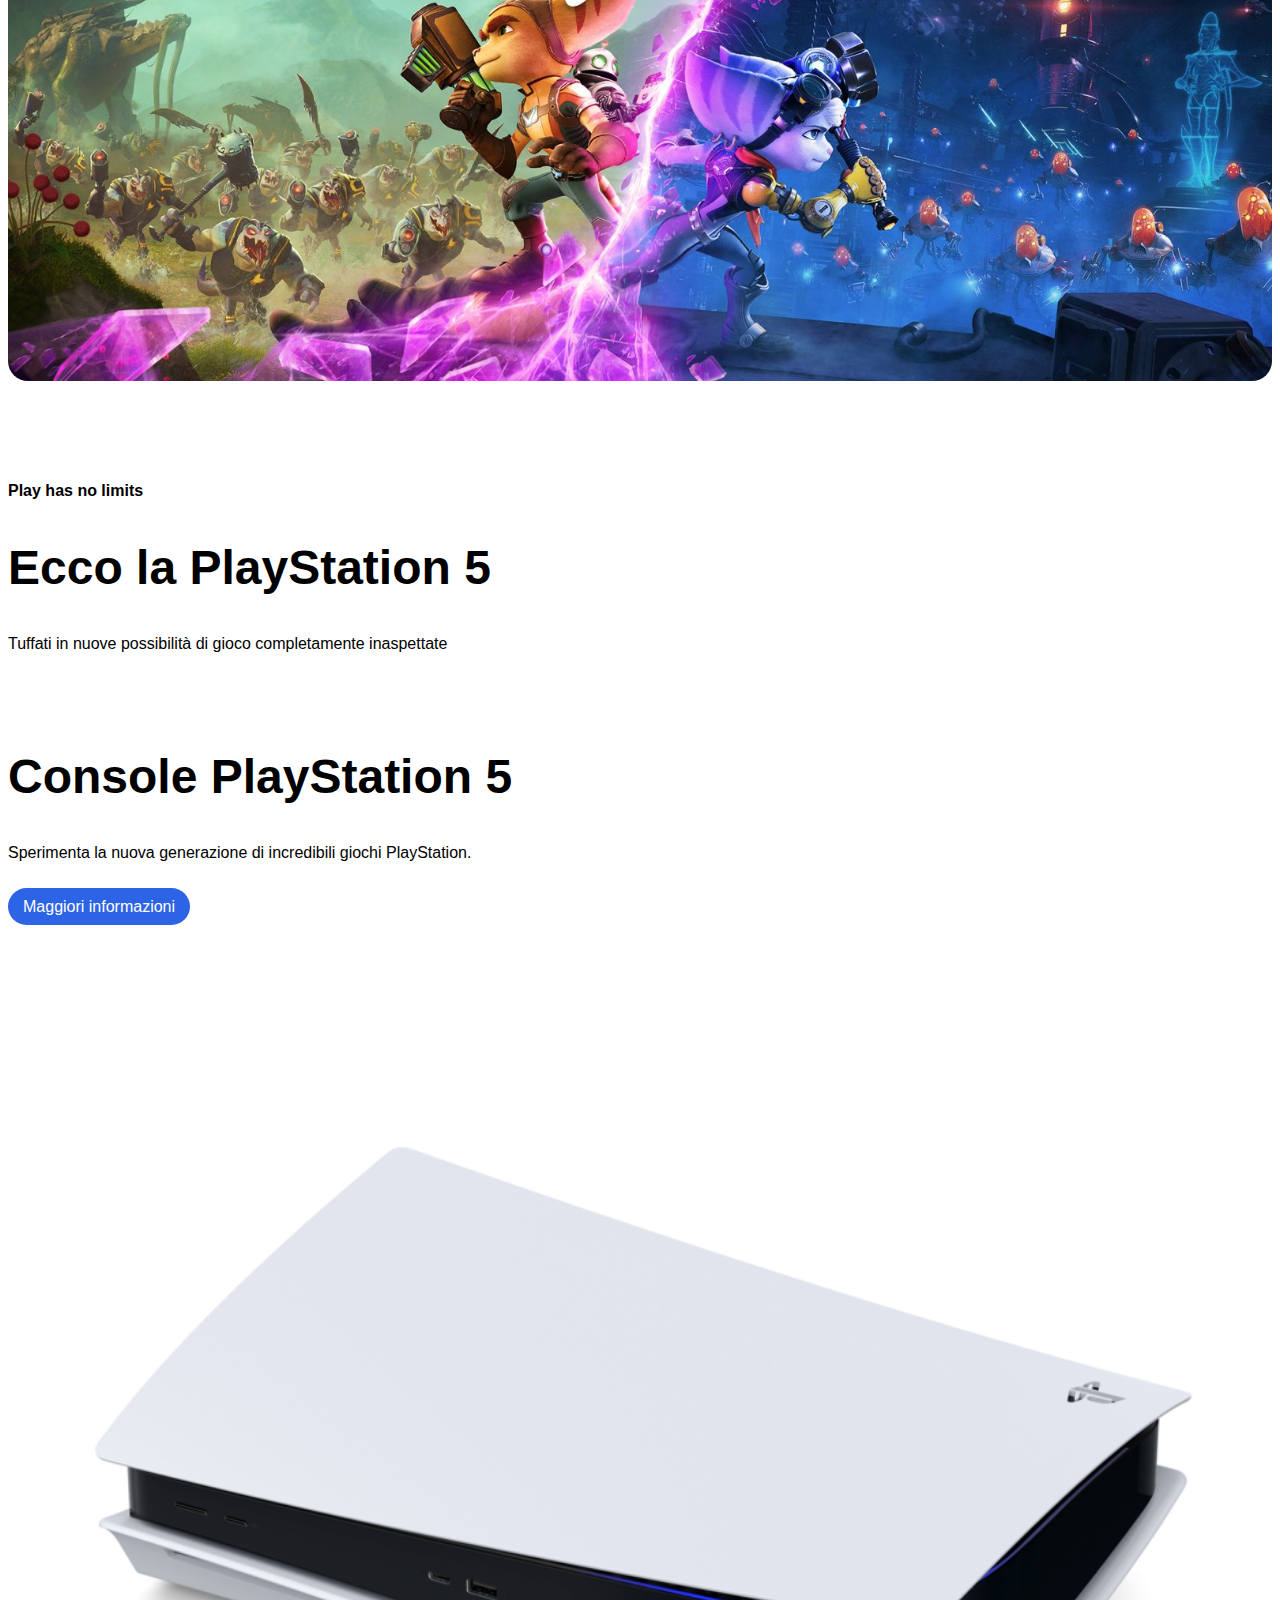
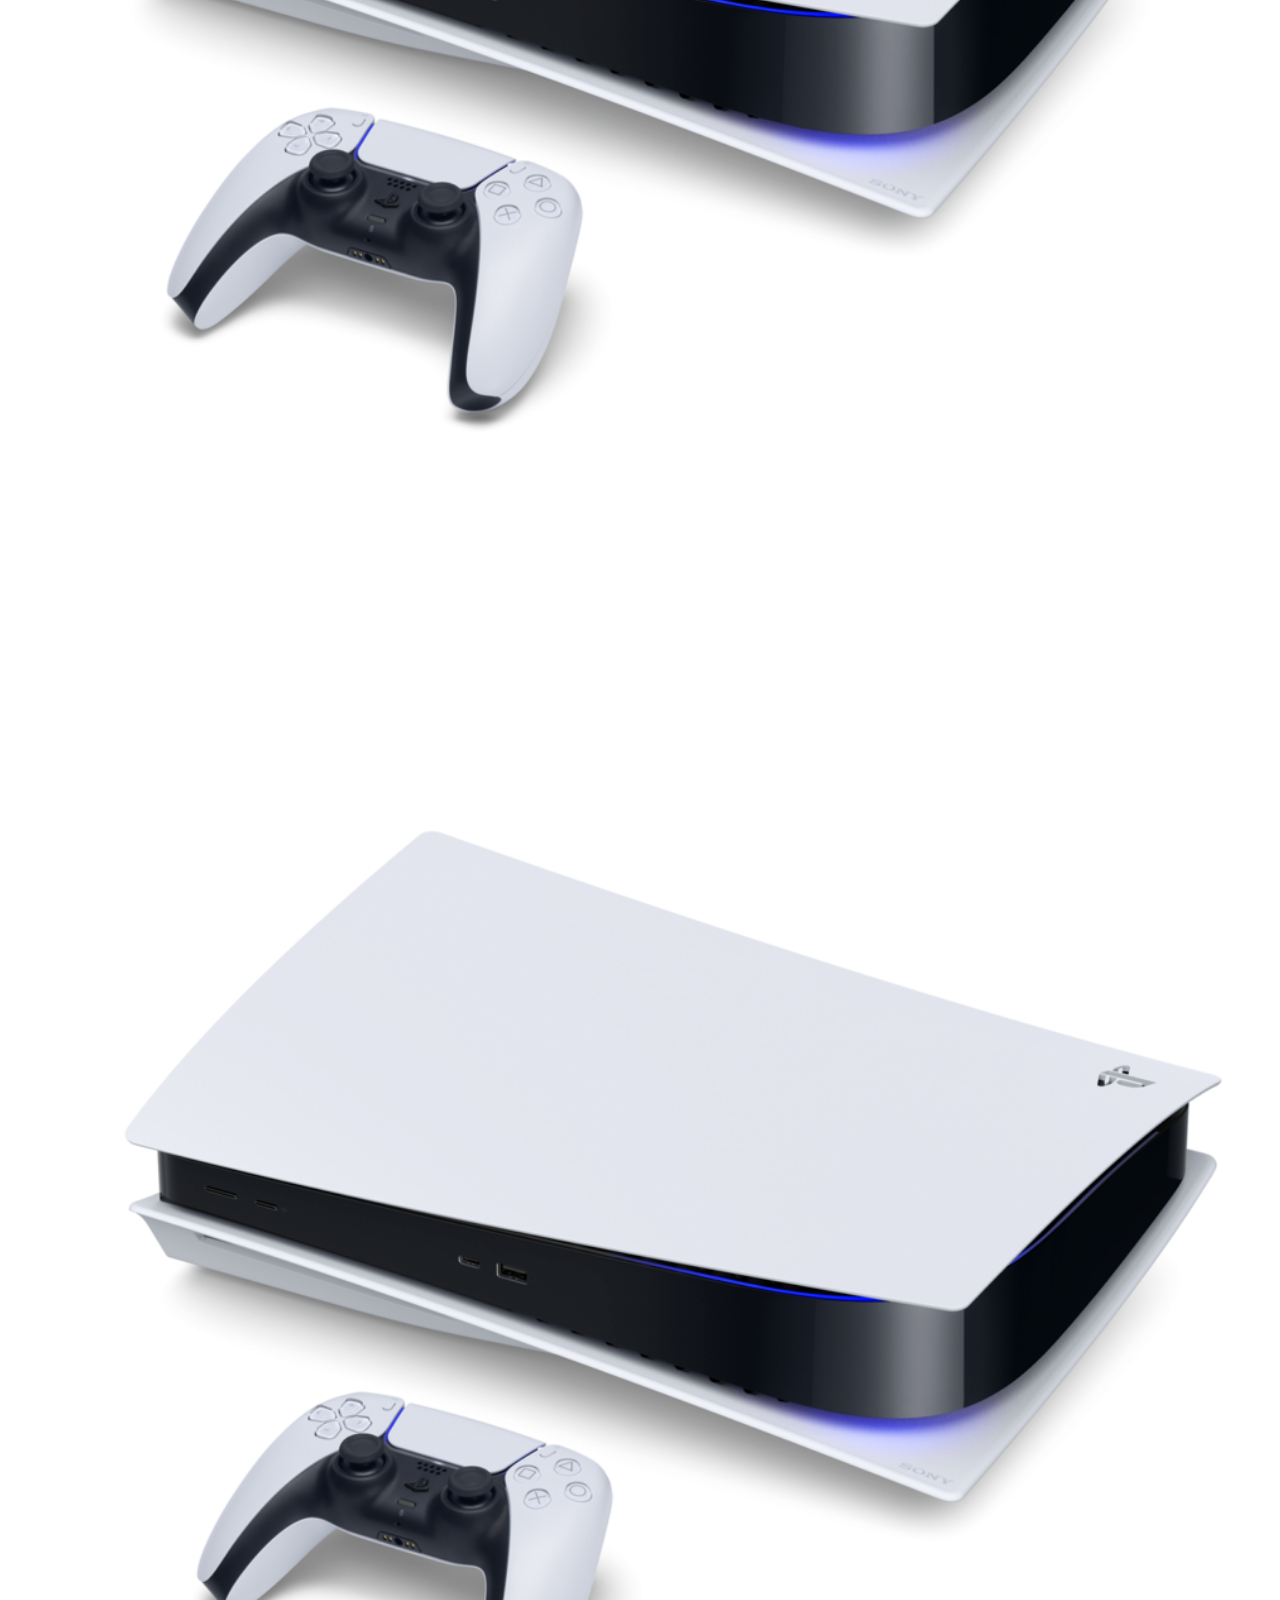
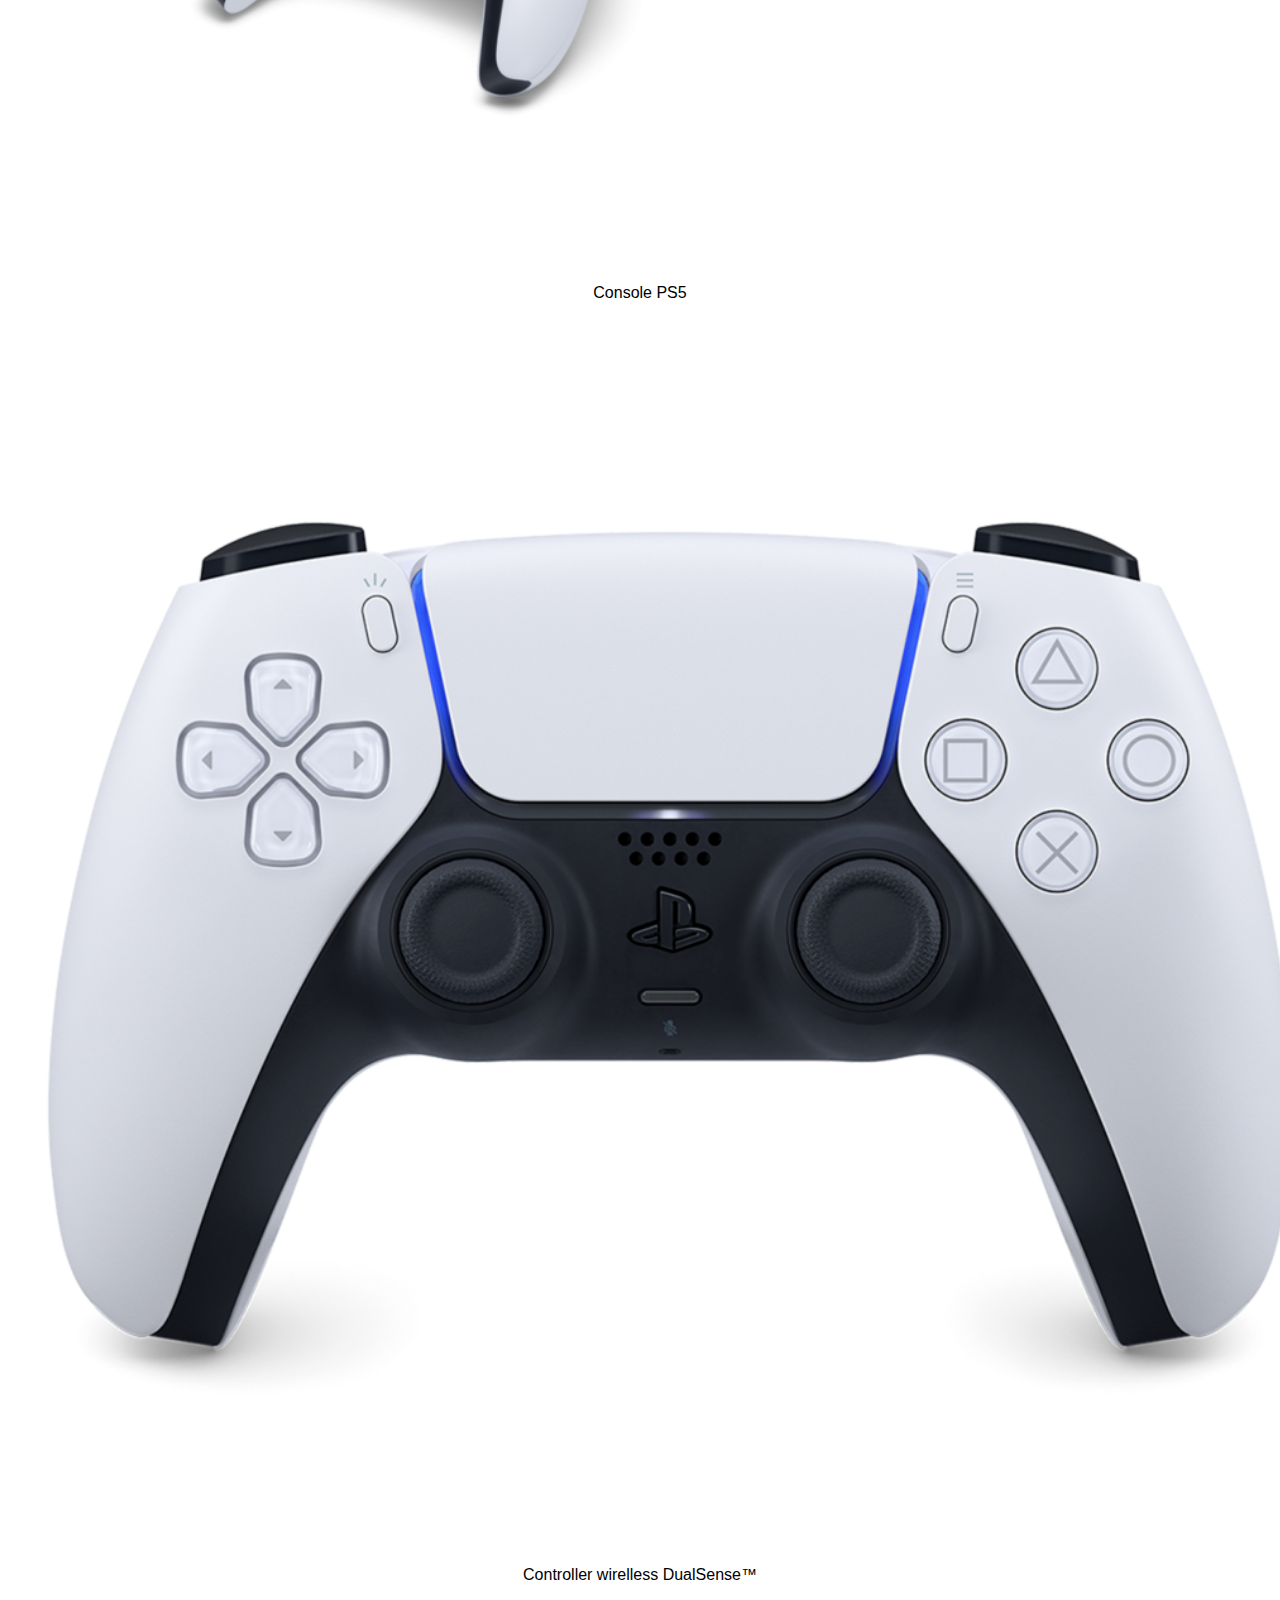
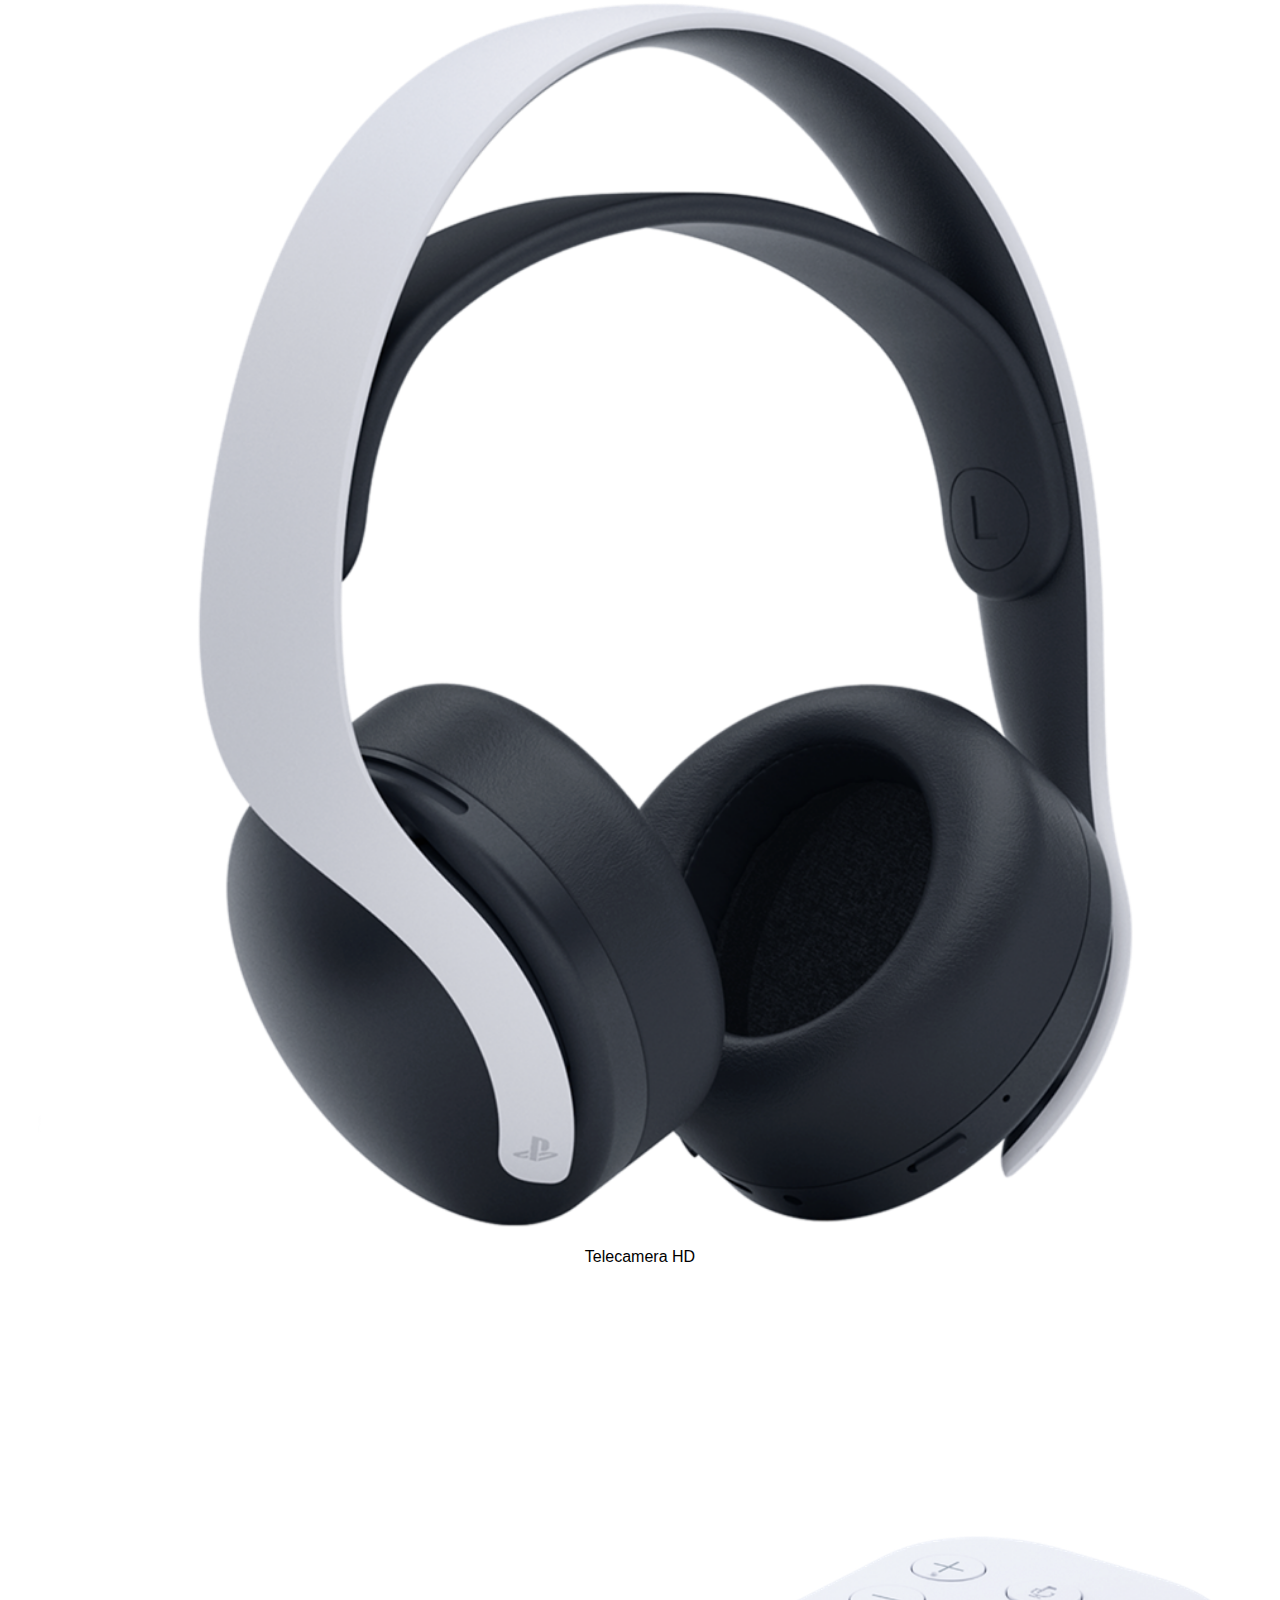
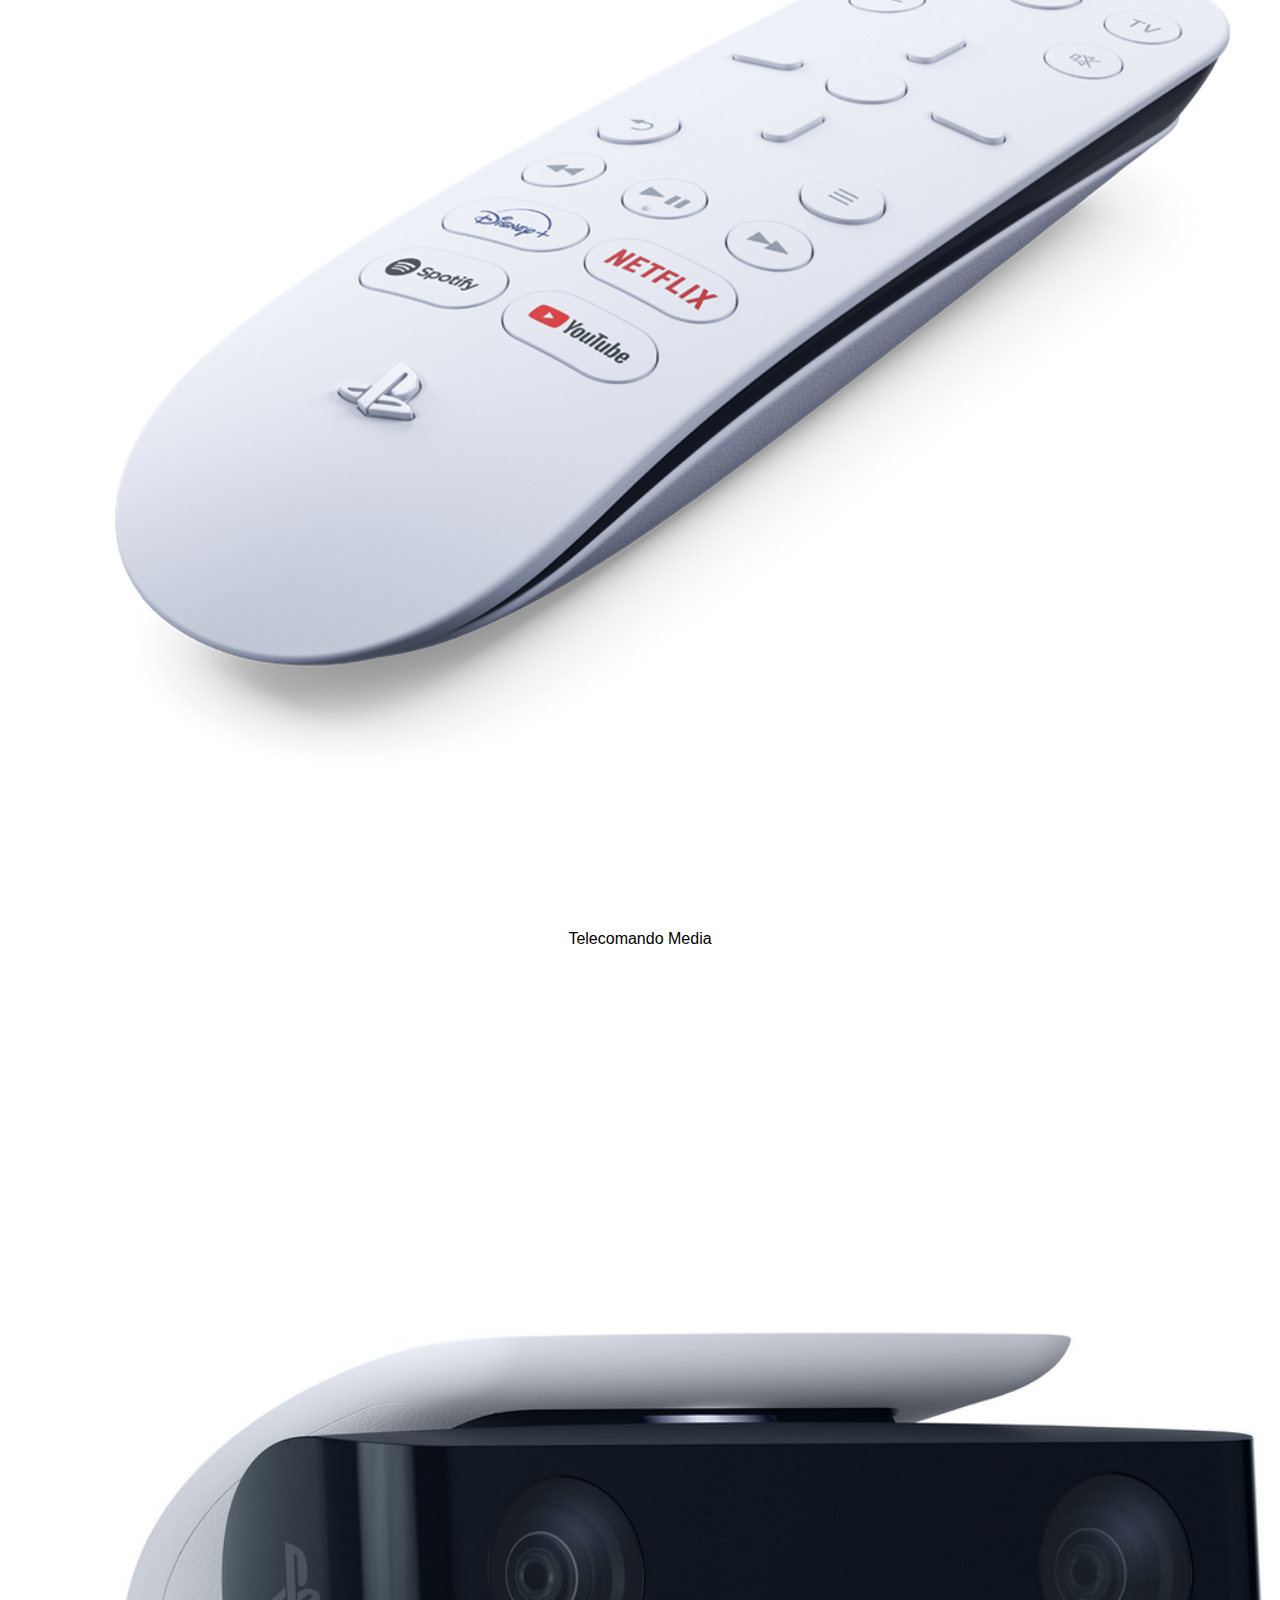
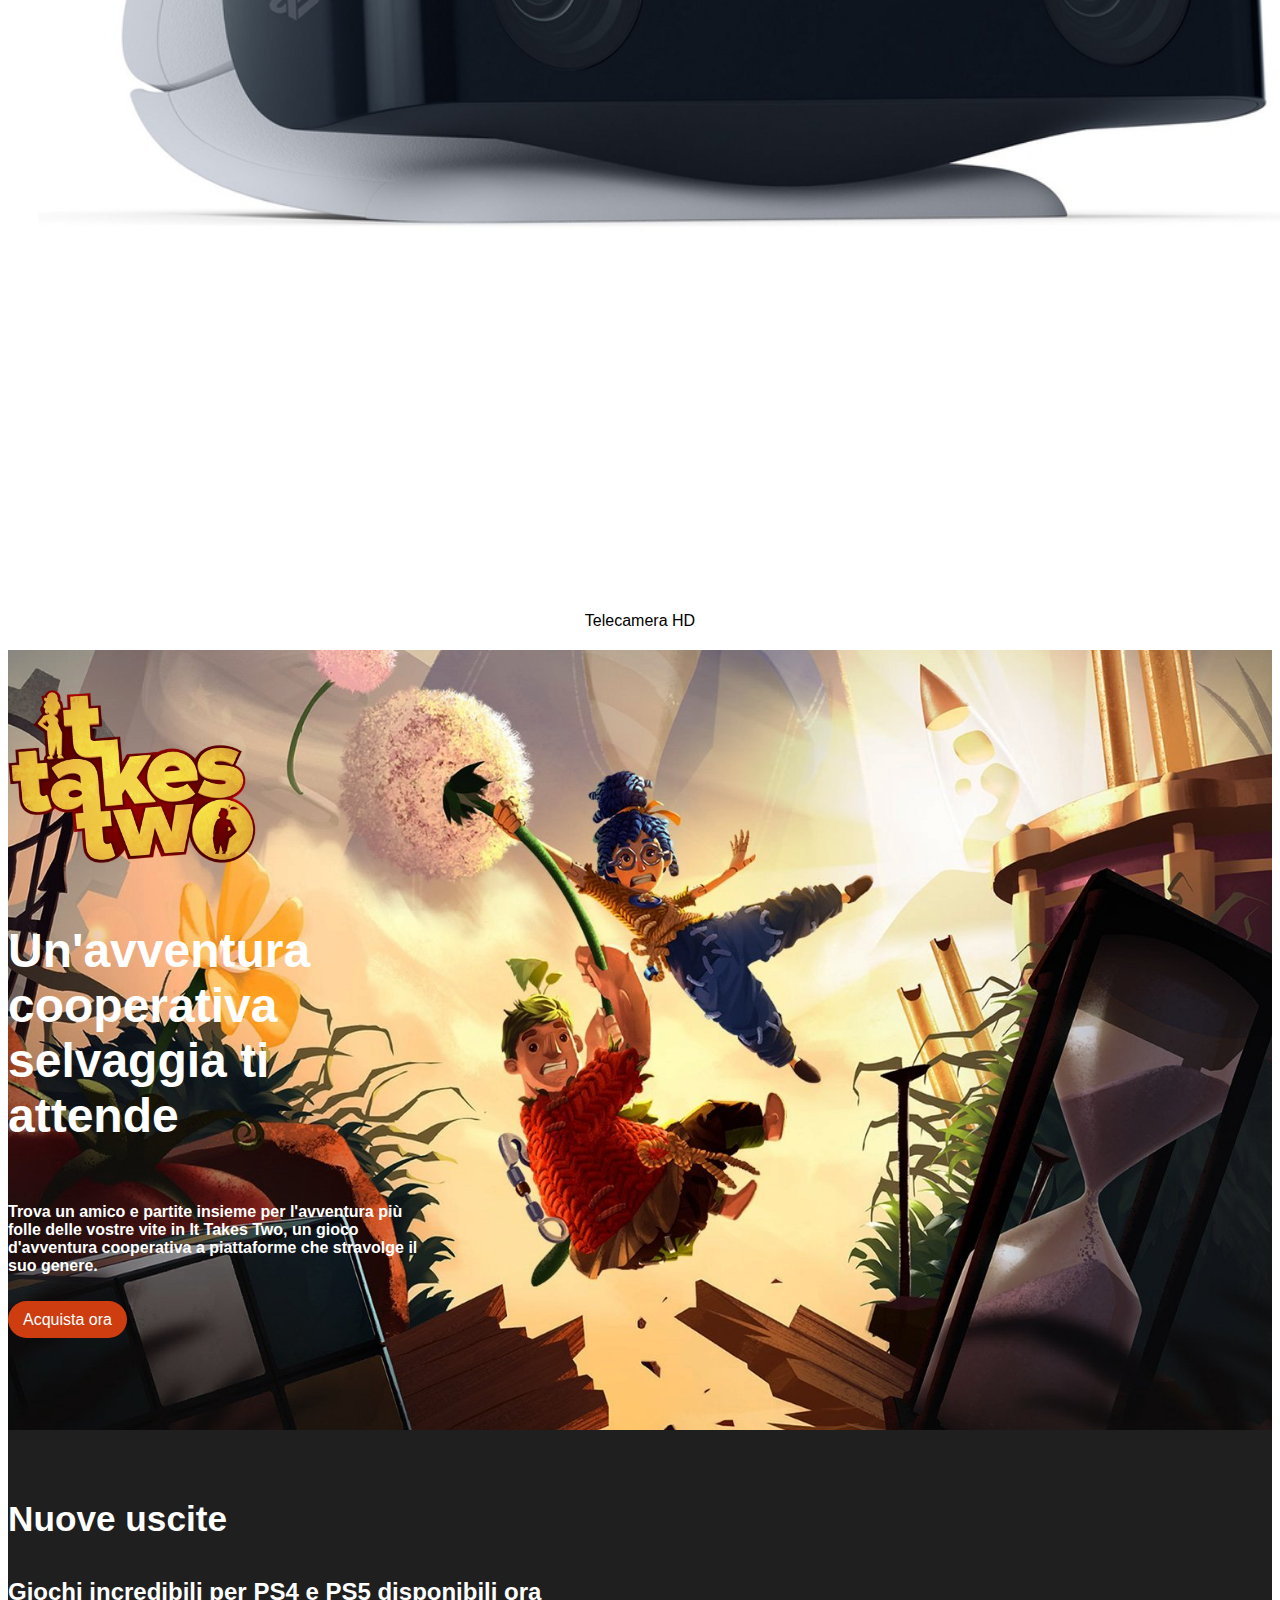
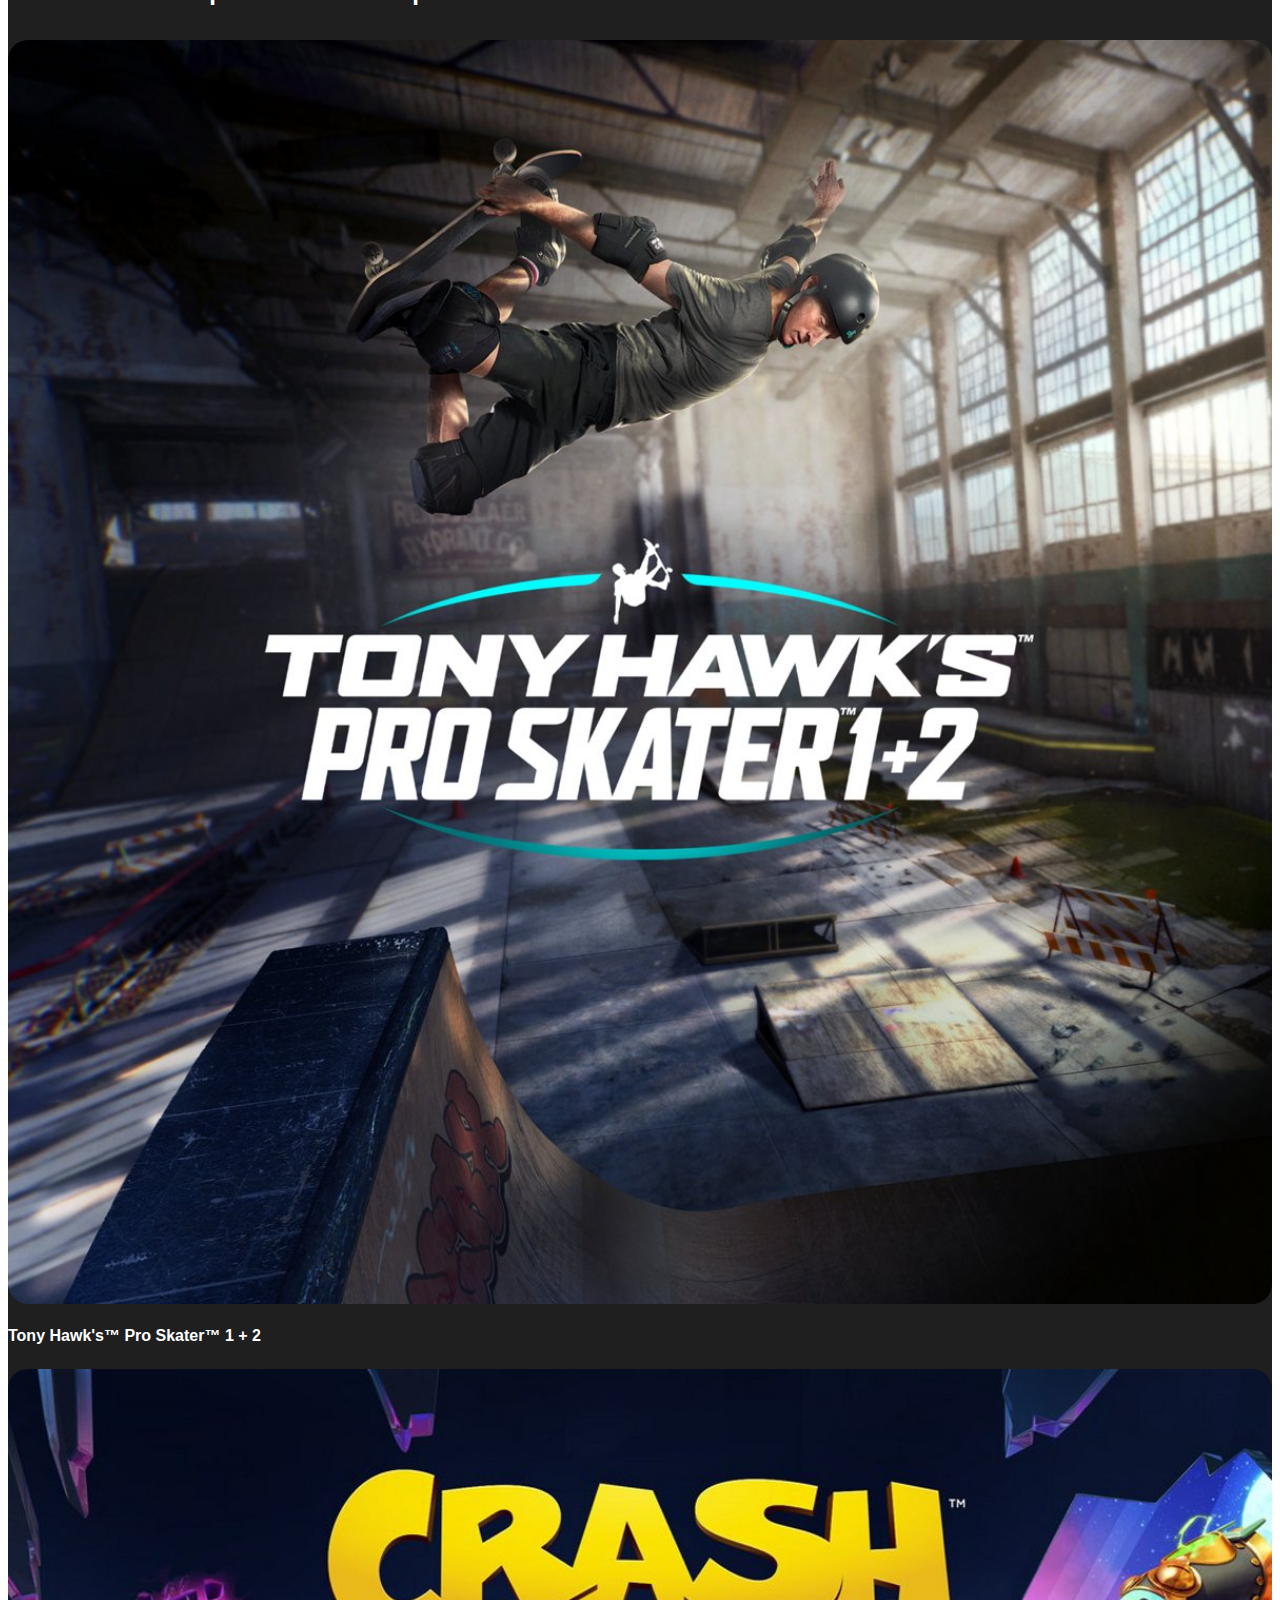
==== commit 4c09625e: "add section covers news" ====
--- a/index.html
+++ b/index.html
@@ -211,7 +211,7 @@
                 <!-- END Row -->
 
                  <!-- Row -->
-                 <div class="row row-cols-3 row-cols-md-5 g-4 d-flex align-self-stretch amm-padd">
+                 <div class="row row-cols-3 row-cols-md-5 g-4 d-flex amm-padd">
                      <div class="col am-bottom-border">
                          <div class="am-card-ps">
                             <img src="img/playstation-5-thumb.png" alt="PlayStation 5">
@@ -285,6 +285,158 @@
         </section>
         <!-- END Section Jumbo 2 -->
 
+        <!-- Section Covers News -->
+        <section class="am-s-bg-grey-dark">
+            <div class="container">
+                <div class="am-cover-square-header">
+                    <h2>
+                        Nuove uscite
+                    </h2>
+                    <h3>
+                        Giochi incredibili per PS4 e PS5 disponibili ora
+                    </h3>
+                </div>
+                <div class="row row-cols-2 row-cols-sm-3 row-cols-lg-6 g-3 d-flex">
+                    <div class="col">
+                        <div class="am-cover-square">
+                            <div class="am-img-square">
+                                <img src="img/tony-hawks-pro-skater-1-2-store-art.jpg" alt="Tony Hawk's">                                
+                            </div>
+                            <h2>
+                                Tony Hawk's&trade; Pro Skater&trade; 1 + 2
+                            </h2>
+                        </div>
+                    </div>
+
+                    <div class="col">
+                        <div class="am-cover-square">
+                            <div class="am-img-square">
+                                <img src="img/crash-bandicoot-4-its-about-time-store-art.jpg" alt="Crash Bandicoot 4">                                
+                            </div>
+                            <h2>
+                                Crash Bandicoot 4: It's About Time
+                            </h2>
+                        </div>
+                    </div>
+
+                    <div class="col">
+                        <div class="am-cover-square">
+                            <div class="am-img-square">
+                                <img src="img/tony-hawks-pro-skater-1-2-store-art.jpg" alt="Tony Hawk's">                                
+                            </div>
+                            <h2>
+                                Tony Hawk's&trade; Pro Skater&trade; 1 + 2
+                            </h2>
+                        </div>
+                    </div>
+
+                    <div class="col">
+                        <div class="am-cover-square">
+                            <div class="am-img-square">
+                                <img src="img/crash-bandicoot-4-its-about-time-store-art.jpg" alt="Crash Bandicoot 4">                                
+                            </div>
+                            <h2>
+                                Crash Bandicoot 4: It's About Time
+                            </h2>
+                        </div>
+                    </div>
+
+                    <div class="col">
+                        <div class="am-cover-square">
+                            <div class="am-img-square">
+                                <img src="img/tony-hawks-pro-skater-1-2-store-art.jpg" alt="Tony Hawk's">                                
+                            </div>
+                            <h2>
+                                Tony Hawk's&trade; Pro Skater&trade; 1 + 2
+                            </h2>
+                        </div>
+                    </div>
+
+                    <div class="col">
+                        <div class="am-cover-square">
+                            <div class="am-img-square">
+                                <img src="img/crash-bandicoot-4-its-about-time-store-art.jpg" alt="Crash Bandicoot 4">                                
+                            </div>
+                            <h2>
+                                Crash Bandicoot 4: It's About Time
+                            </h2>
+                        </div>
+                    </div>
+
+                    <div class="col">
+                        <div class="am-cover-square">
+                            <div class="am-img-square">
+                                <img src="img/tony-hawks-pro-skater-1-2-store-art.jpg" alt="Tony Hawk's">                                
+                            </div>
+                            <h2>
+                                Tony Hawk's&trade; Pro Skater&trade; 1 + 2
+                            </h2>
+                        </div>
+                    </div>
+
+                    <div class="col">
+                        <div class="am-cover-square">
+                            <div class="am-img-square">
+                                <img src="img/crash-bandicoot-4-its-about-time-store-art.jpg" alt="Crash Bandicoot 4">                                
+                            </div>
+                            <h2>
+                                Crash Bandicoot 4: It's About Time
+                            </h2>
+                        </div>
+                    </div>
+
+                    <div class="col">
+                        <div class="am-cover-square">
+                            <div class="am-img-square">
+                                <img src="img/tony-hawks-pro-skater-1-2-store-art.jpg" alt="Tony Hawk's">                                
+                            </div>
+                            <h2>
+                                Tony Hawk's&trade; Pro Skater&trade; 1 + 2
+                            </h2>
+                        </div>
+                    </div>
+
+                    <div class="col">
+                        <div class="am-cover-square">
+                            <div class="am-img-square">
+                                <img src="img/crash-bandicoot-4-its-about-time-store-art.jpg" alt="Crash Bandicoot 4">                                
+                            </div>
+                            <h2>
+                                Crash Bandicoot 4: It's About Time
+                            </h2>
+                        </div>
+                    </div>
+
+                    <div class="col">
+                        <div class="am-cover-square">
+                            <div class="am-img-square">
+                                <img src="img/tony-hawks-pro-skater-1-2-store-art.jpg" alt="Tony Hawk's">                                
+                            </div>
+                            <h2>
+                                Tony Hawk's&trade; Pro Skater&trade; 1 + 2
+                            </h2>
+                        </div>
+                    </div>
+
+                    <div class="col">
+                        <div class="am-cover-square">
+                            <div class="am-img-square">
+                                <img src="img/crash-bandicoot-4-its-about-time-store-art.jpg" alt="Crash Bandicoot 4">                                
+                            </div>
+                            <h2>
+                                Crash Bandicoot 4: It's About Time
+                            </h2>
+                        </div>
+                    </div>
+
+                    
+
+                </div>
+
+            </div>
+        </section>
+        <!-- END Section Covers News -->
+
     </main>
     
     <!-- FOOTER -->
--- a/css/style.css
+++ b/css/style.css
@@ -19,6 +19,10 @@
 }
 section.am-padd {
     padding: 20px 0;
+}
+.am-s-bg-grey-dark {
+    background-color: #1f1f1f;
+    color: white;
 }
 .am-padd {
     padding: 20px 0;
@@ -115,7 +119,7 @@
 main {
     margin-top: 95px;
 }
-/* Section Jumbo */
+/* Section Jumbo 1 e 2 */
 .am-jumbo-img-1  {
     background-image: url(../img/jumbo-bg.png);
 }
@@ -139,14 +143,18 @@
 .am-s-jumbo p {
     font-weight: 700;
 }
+.am-s-jumbo h2, .am-s-jumbo p  {
+    max-width: 420px;
+}
 
 /* Section Cover */
 .am-cover img {
     border-radius: 20px;
 }
 .am-cover:hover img {
+    transform: scale(1.1);;
     padding: 4px;
-    border: 2px solid #2d64e6;
+    border: 1px solid #2d64e6;
 }
 /* END Section Cover */
 
@@ -159,10 +167,21 @@
 }
 /* END Section PlayStation Presentation */
 
+/* Section Covers News */
+.am-cover-square-header h2 {
+    font-size: 2.2rem;
+}
+.am-cover-square-header h3 {
+    font-size: 1.5rem;
+}
+.am-cover-square-header h2, h3 {
+    padding-bottom: 10px;
+}
+.am-img-square img {
+    border-radius: 20px;
+}
+.am-cover-square h2 {
+    font-size: 1rem;
+    padding: 10px 0;
+}
 
-
-@media screen and (min-width: 992px) {
-    .am-s-jumbo h2, .am-s-jumbo p  {
-        max-width: 420px;
-    }
-}
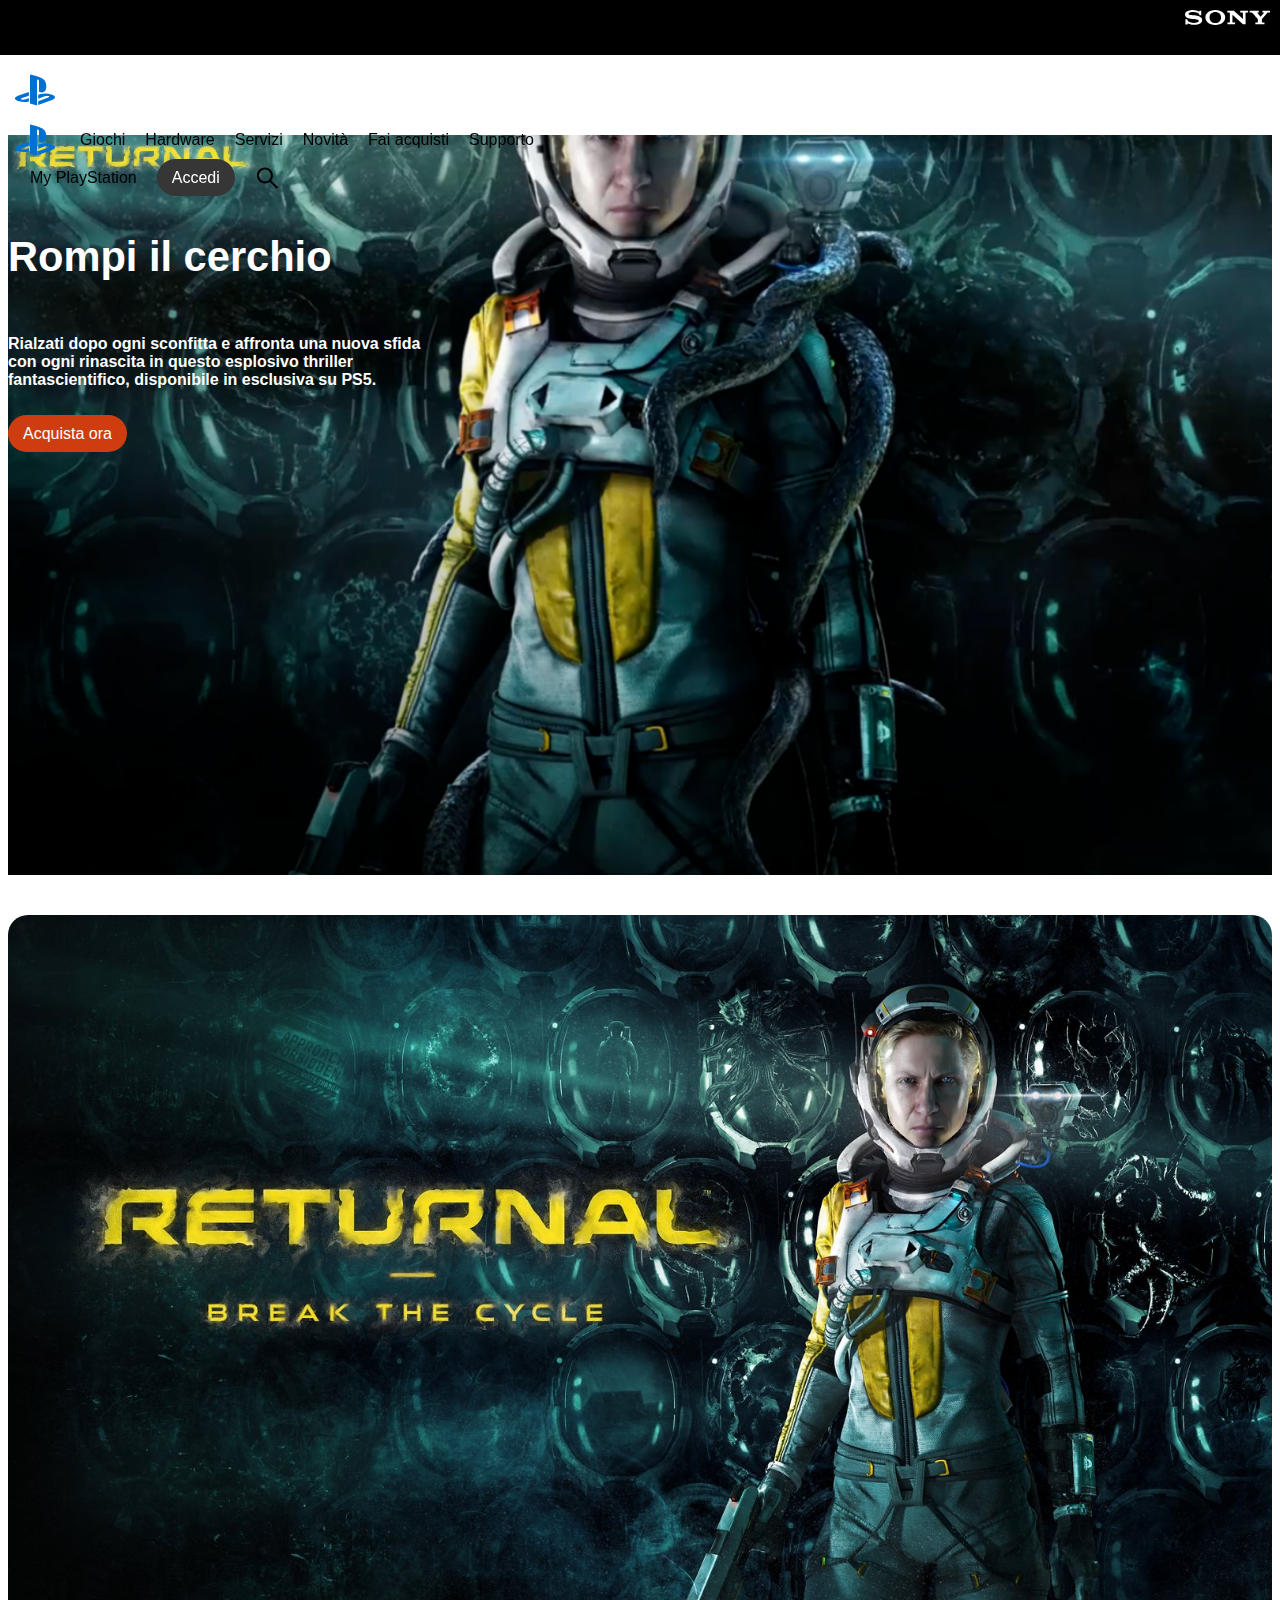
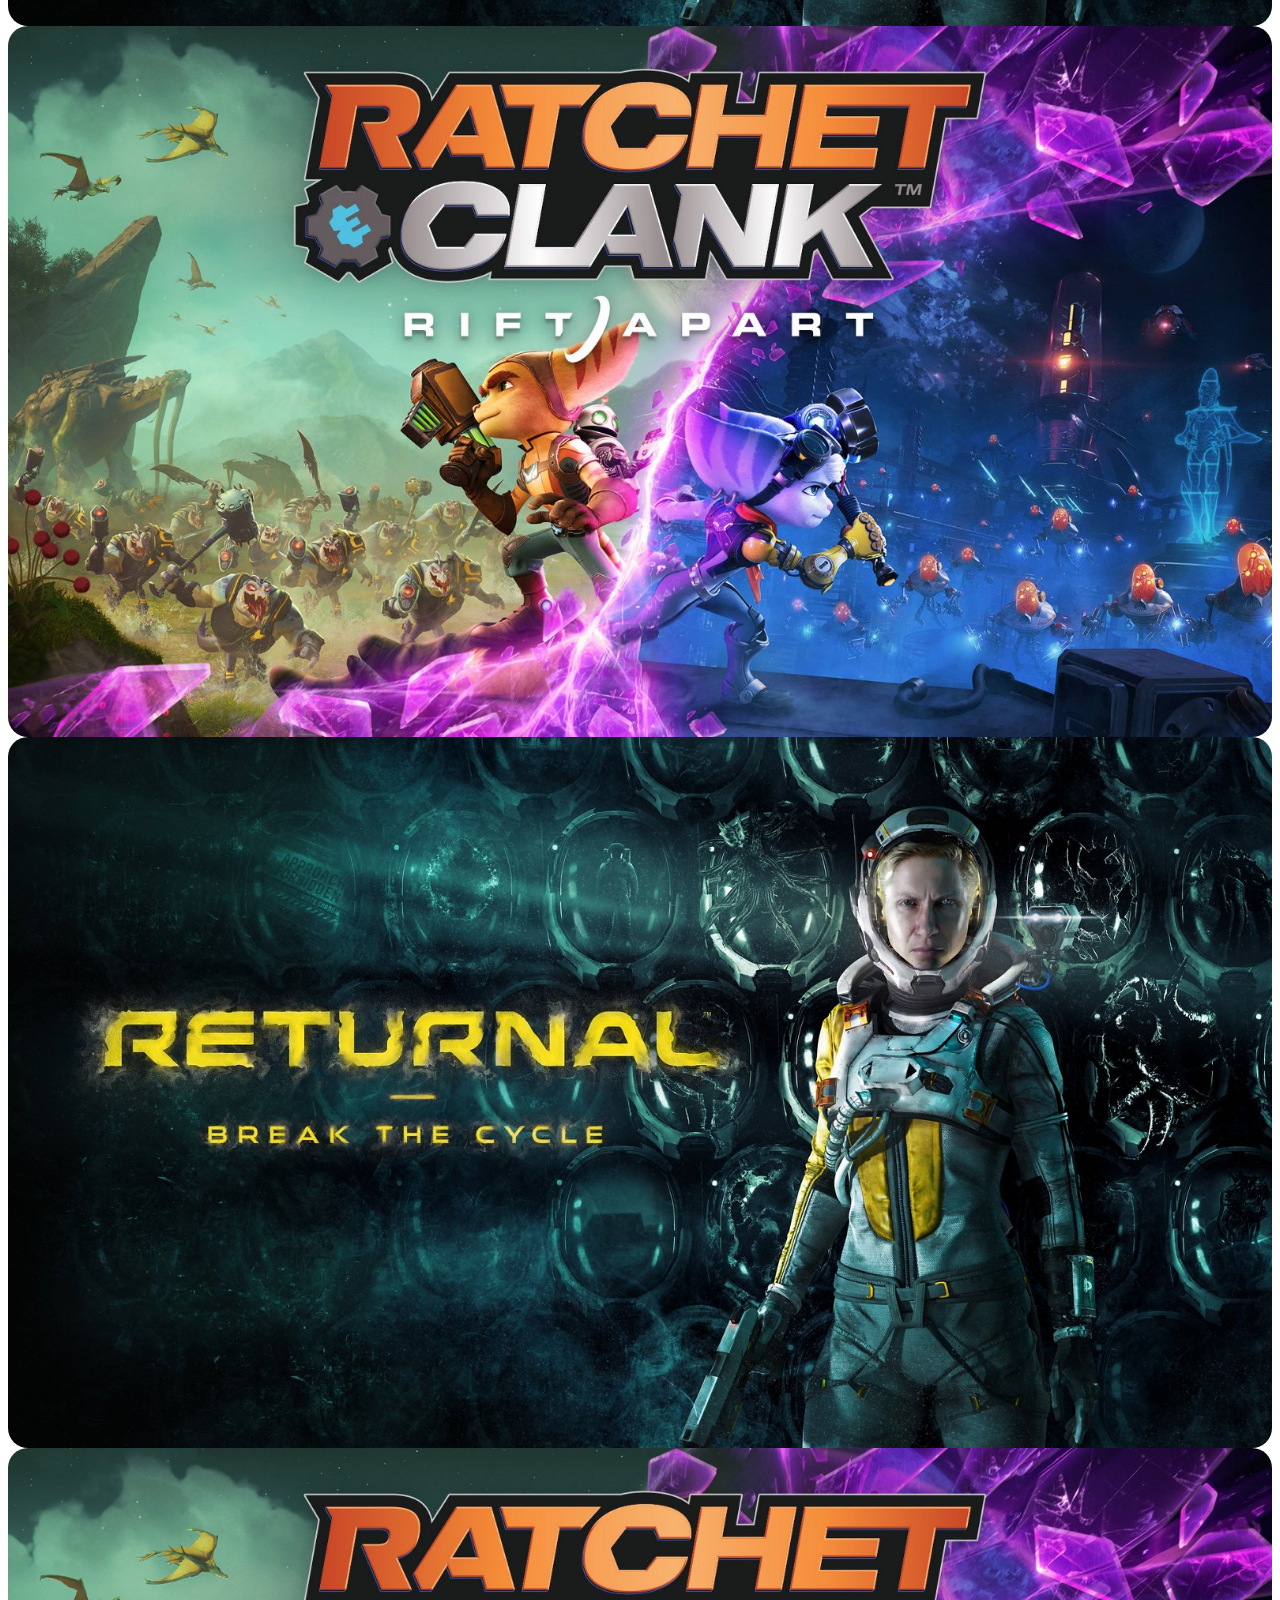
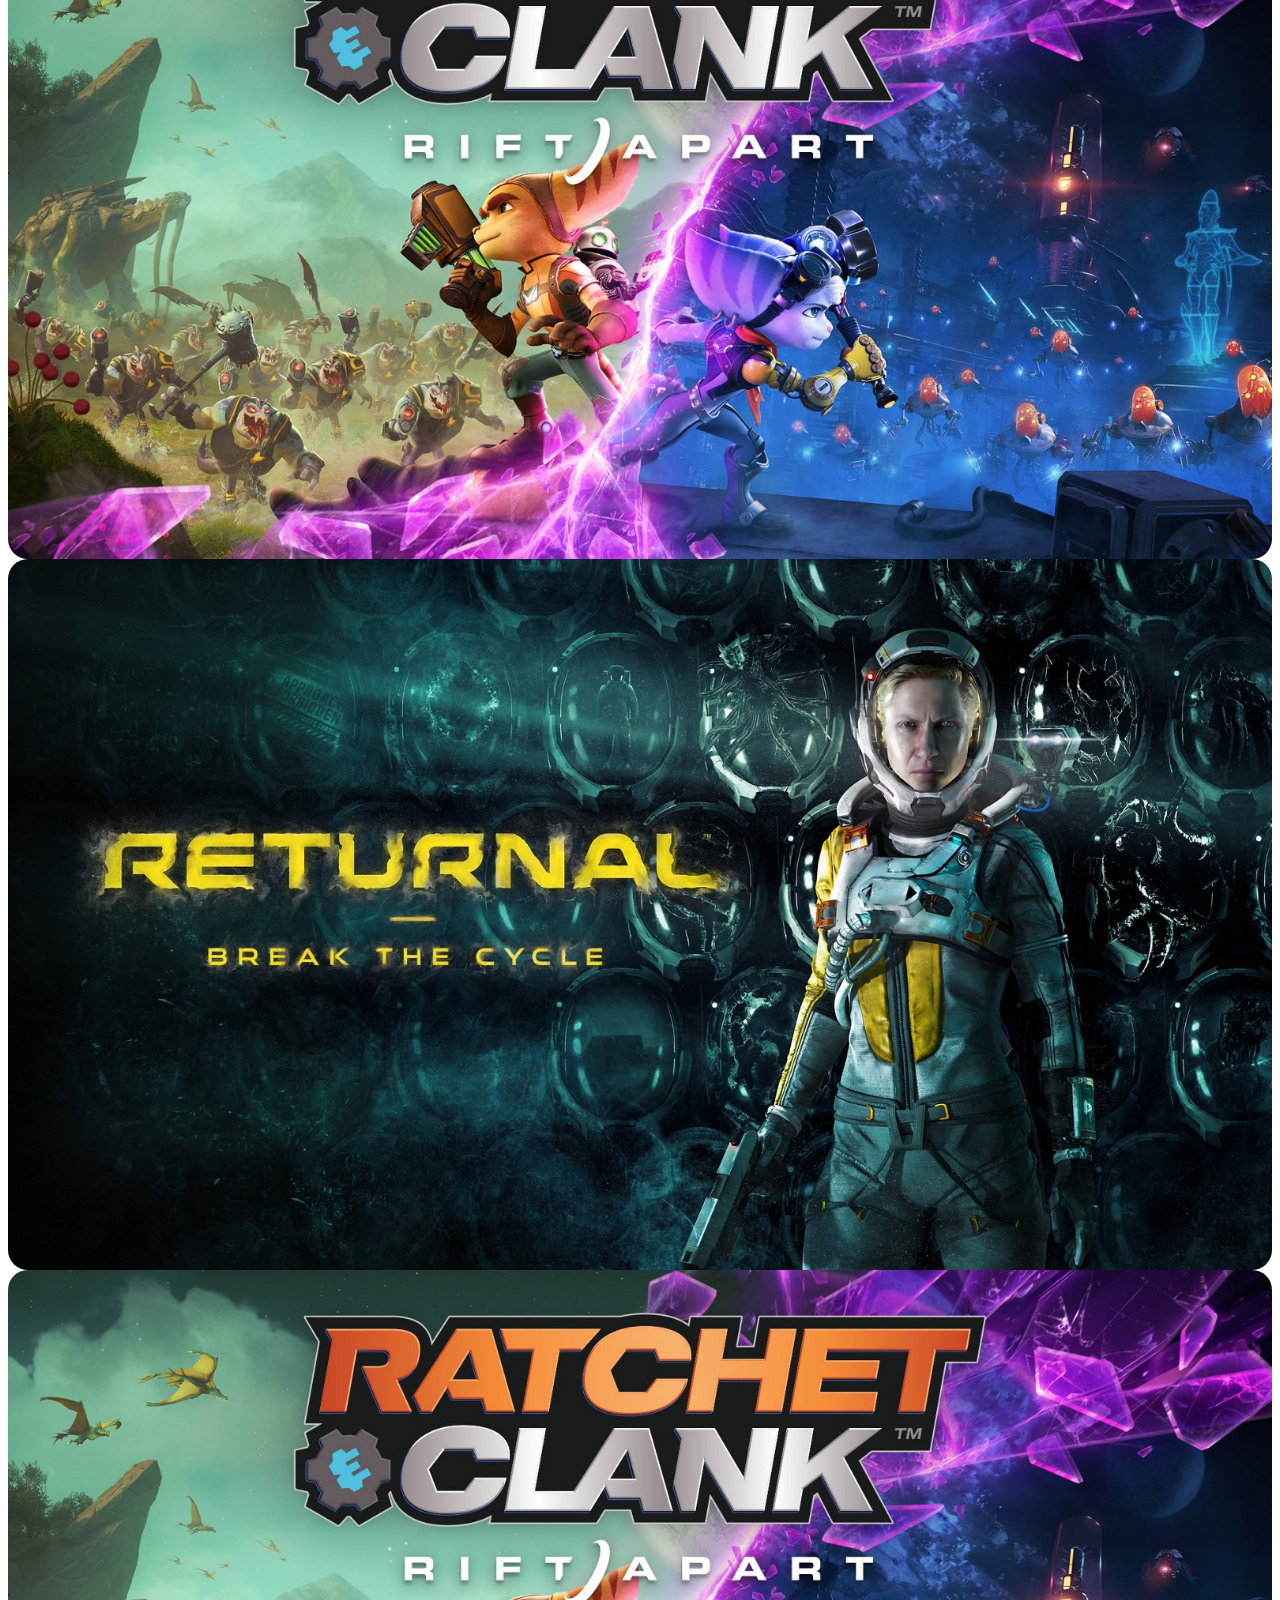
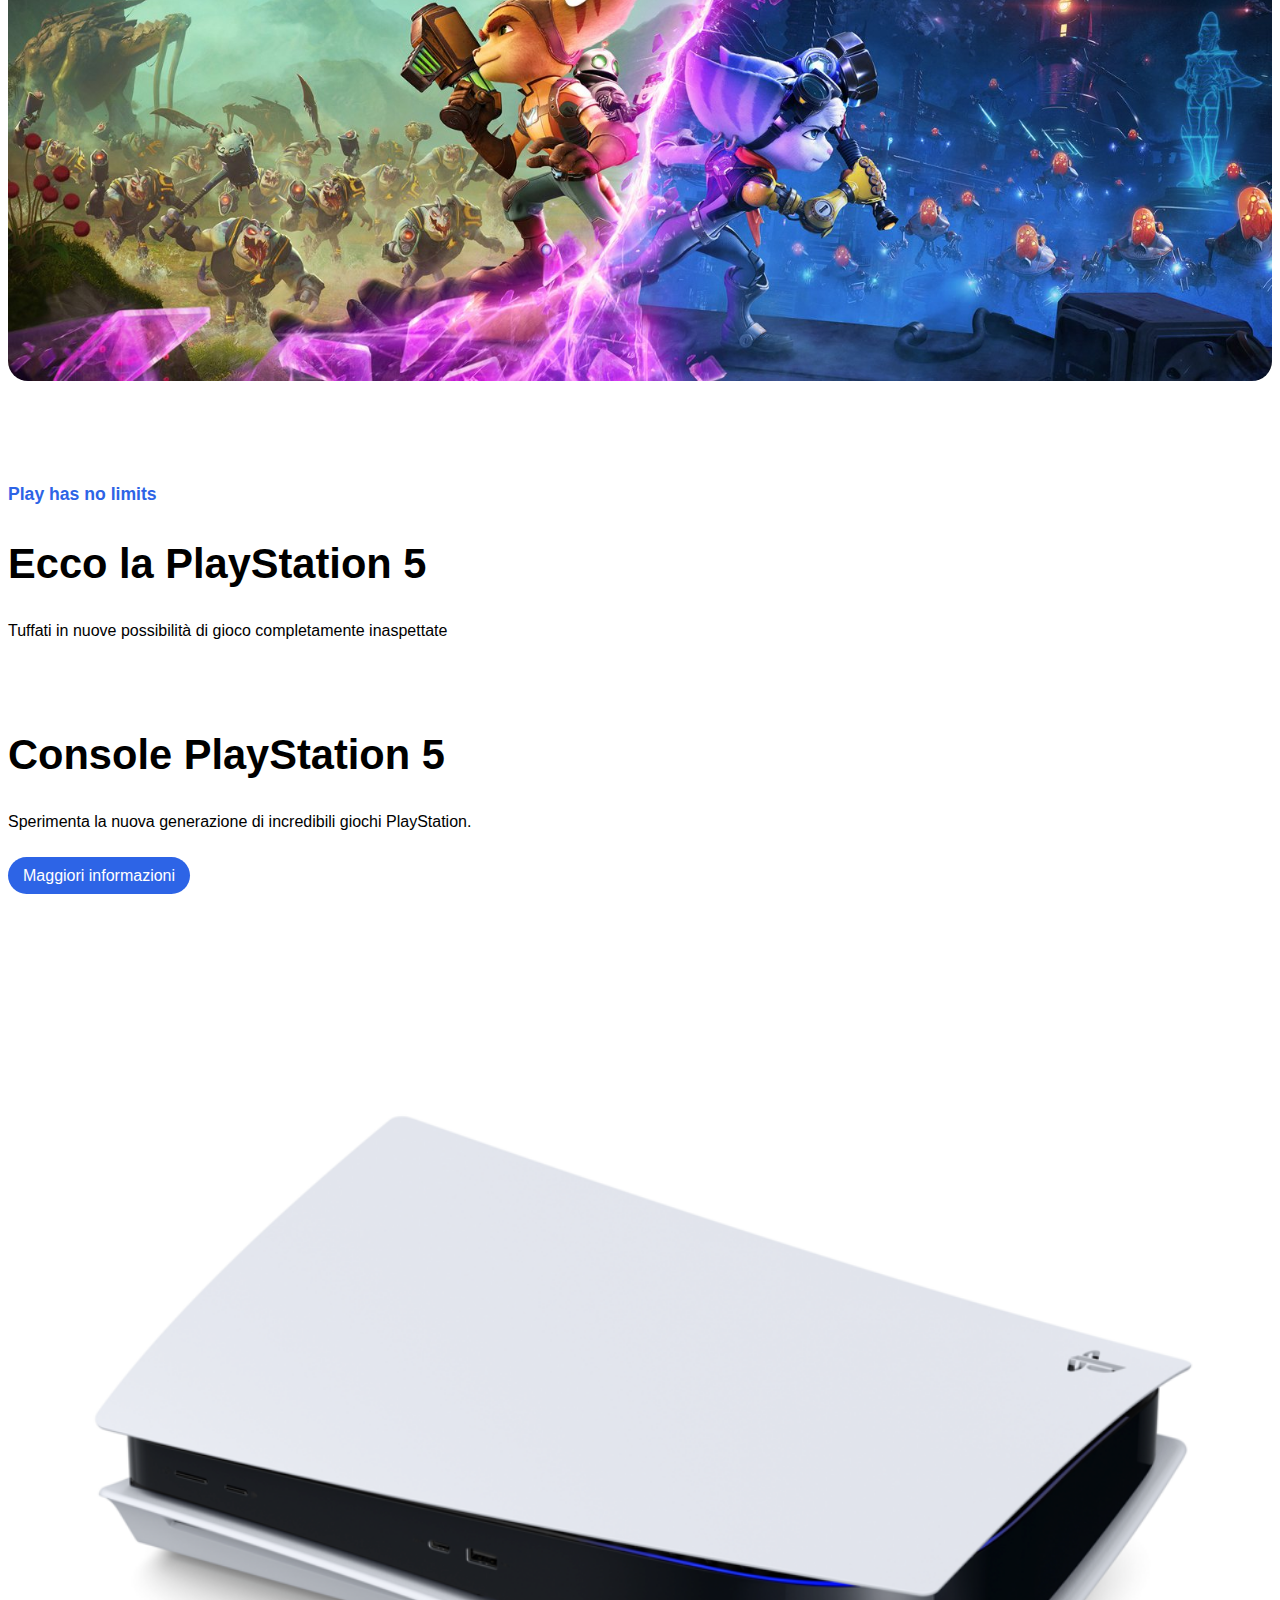
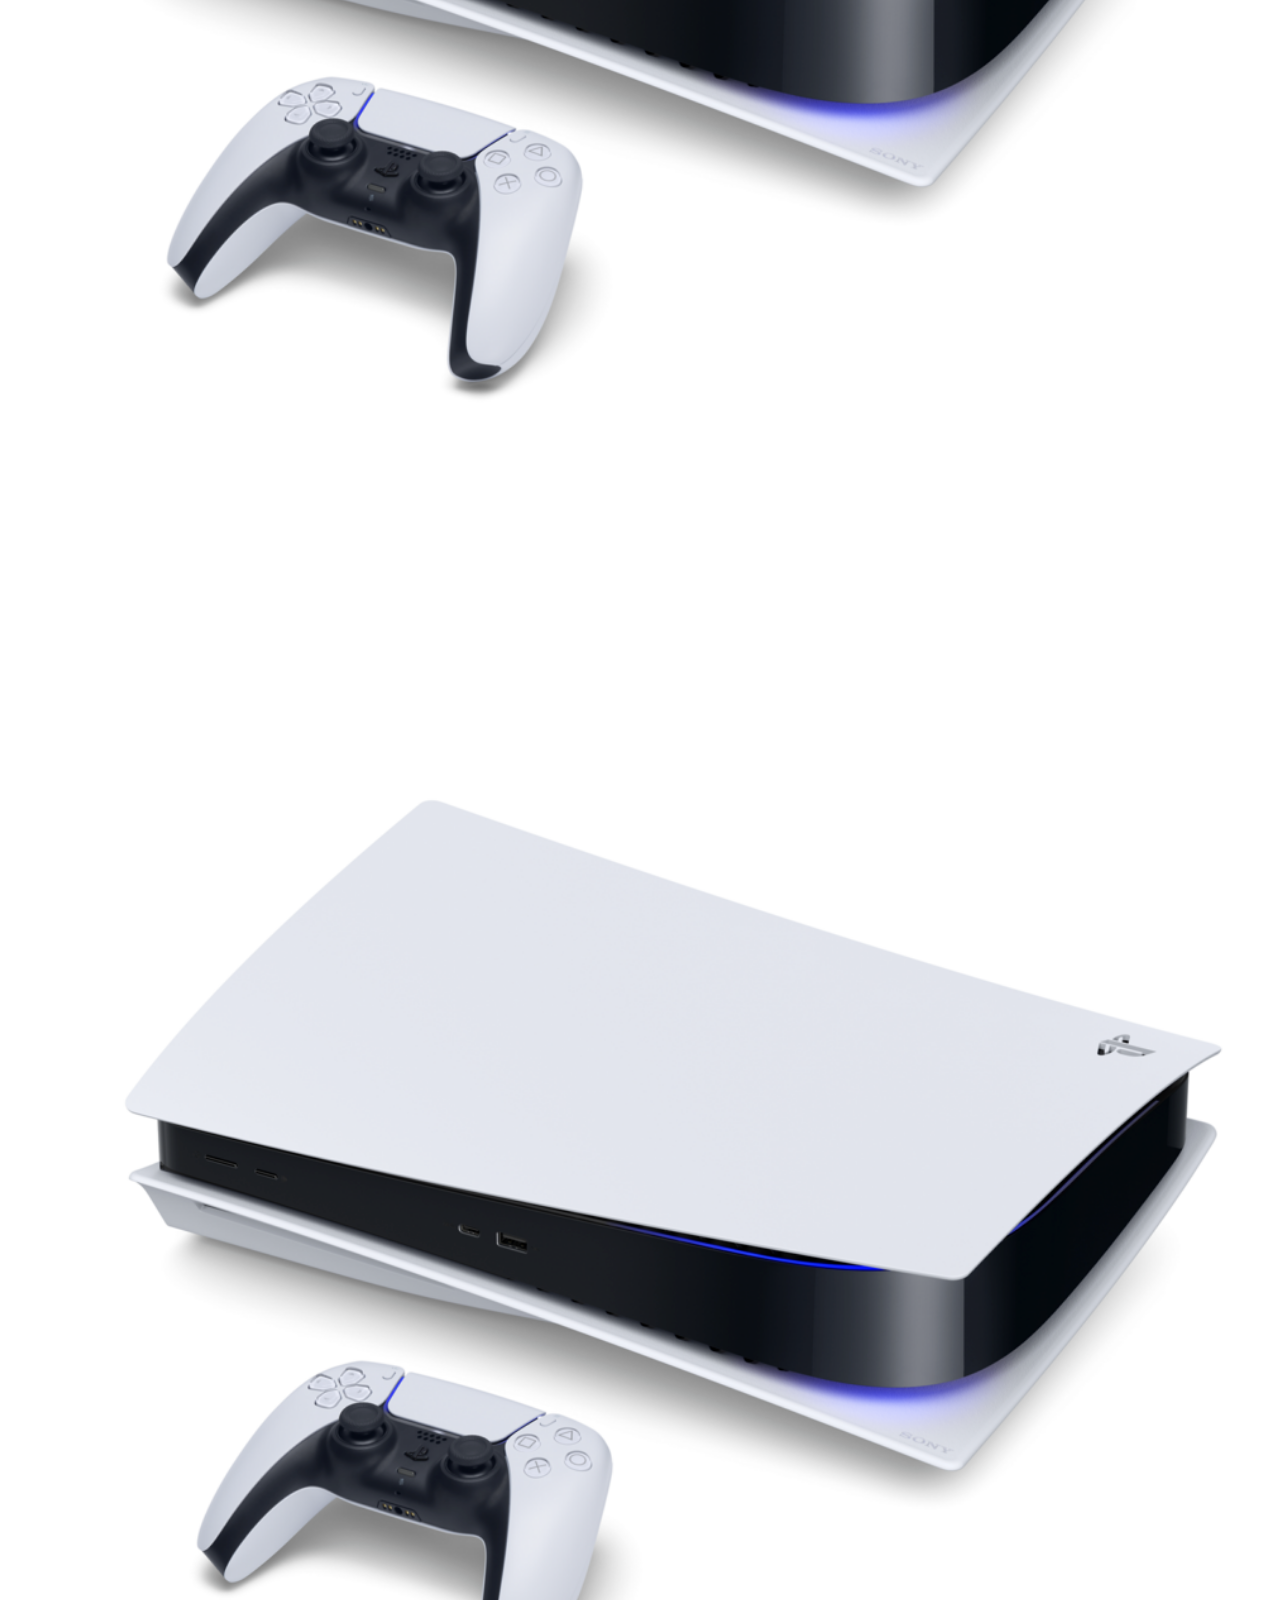
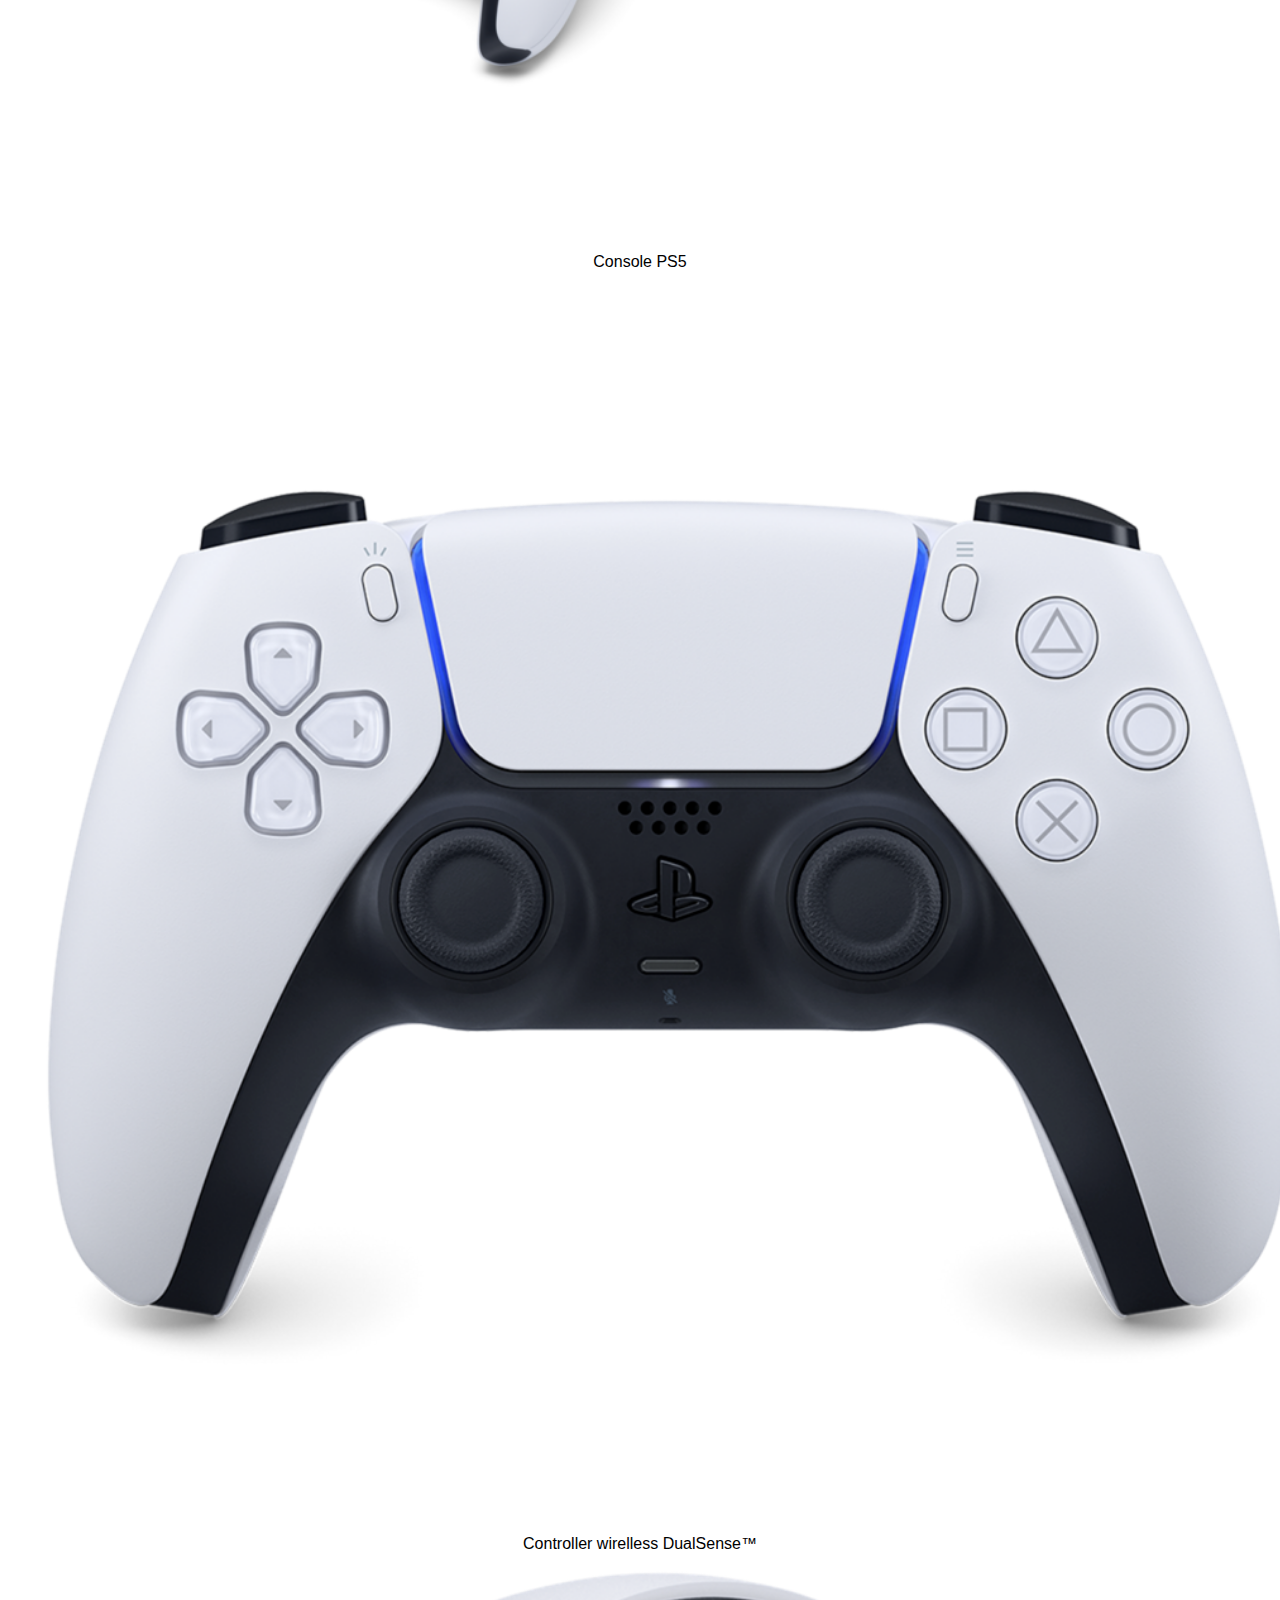
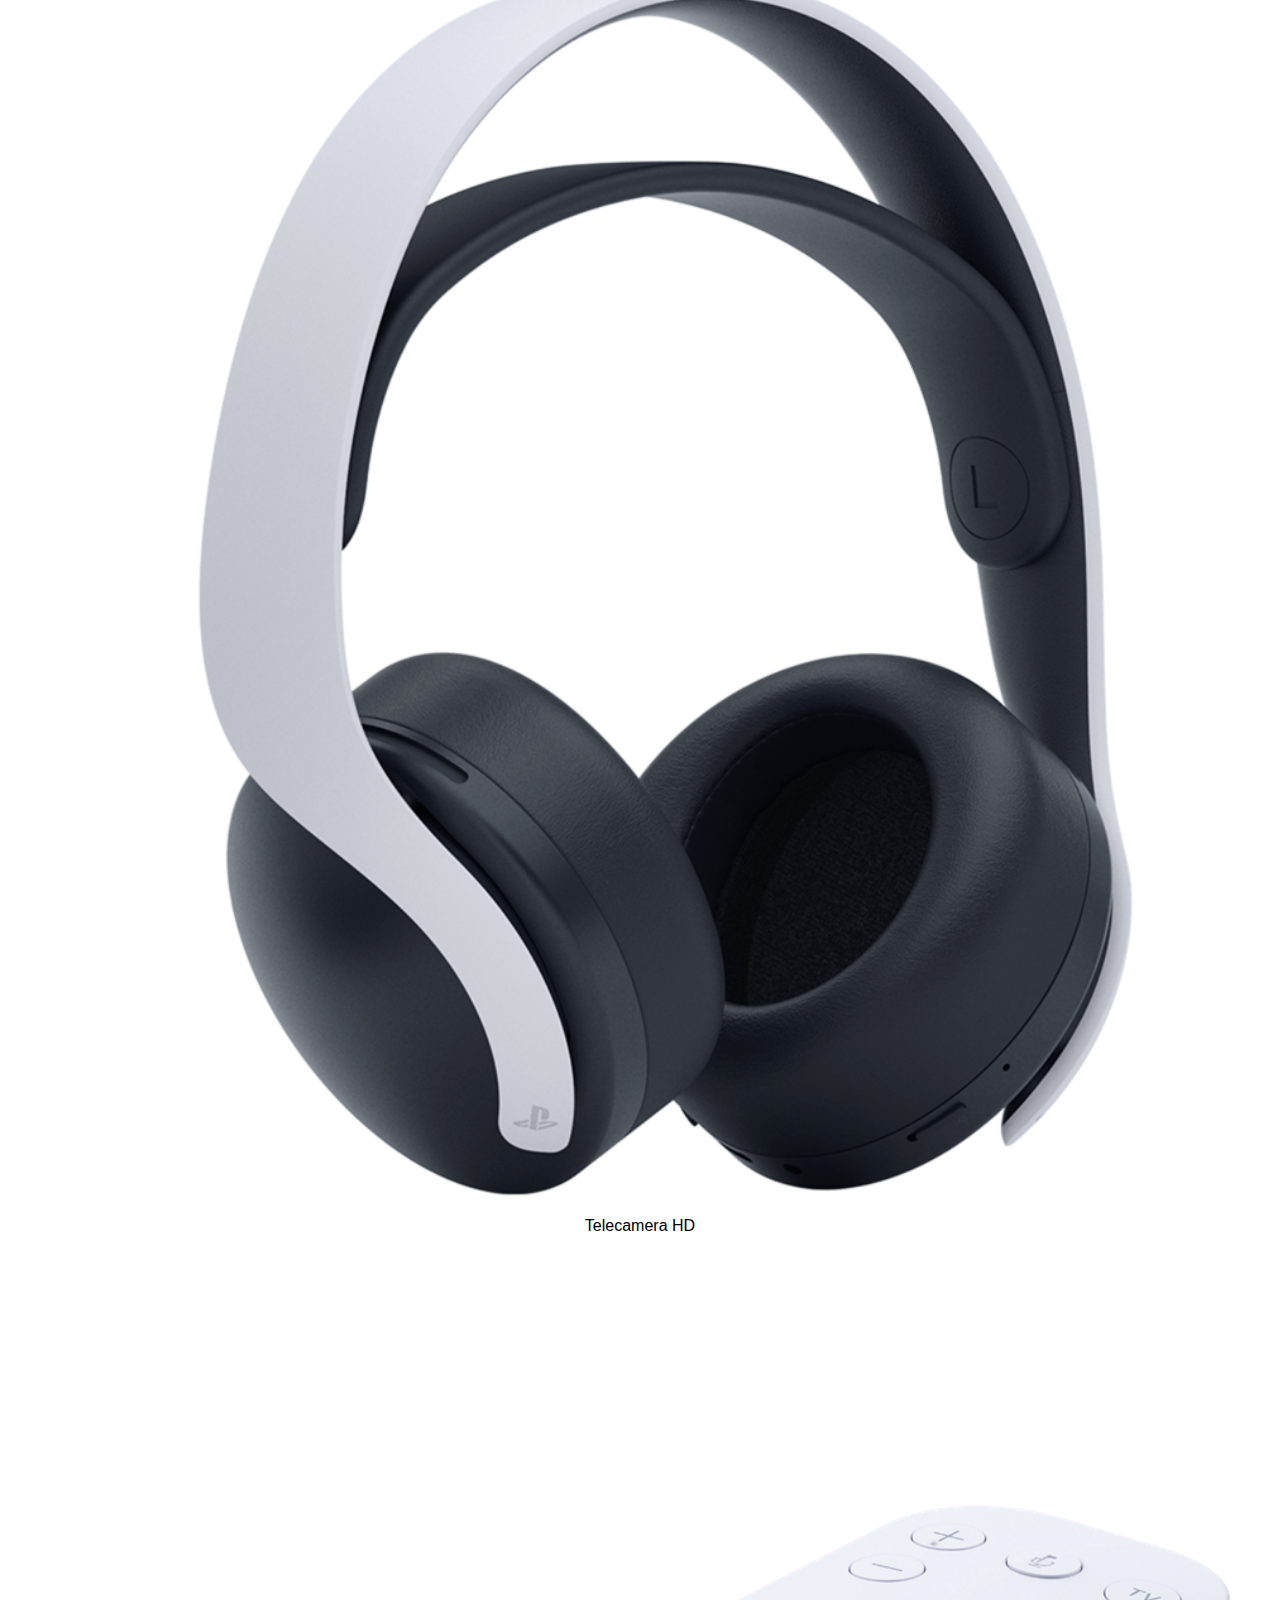
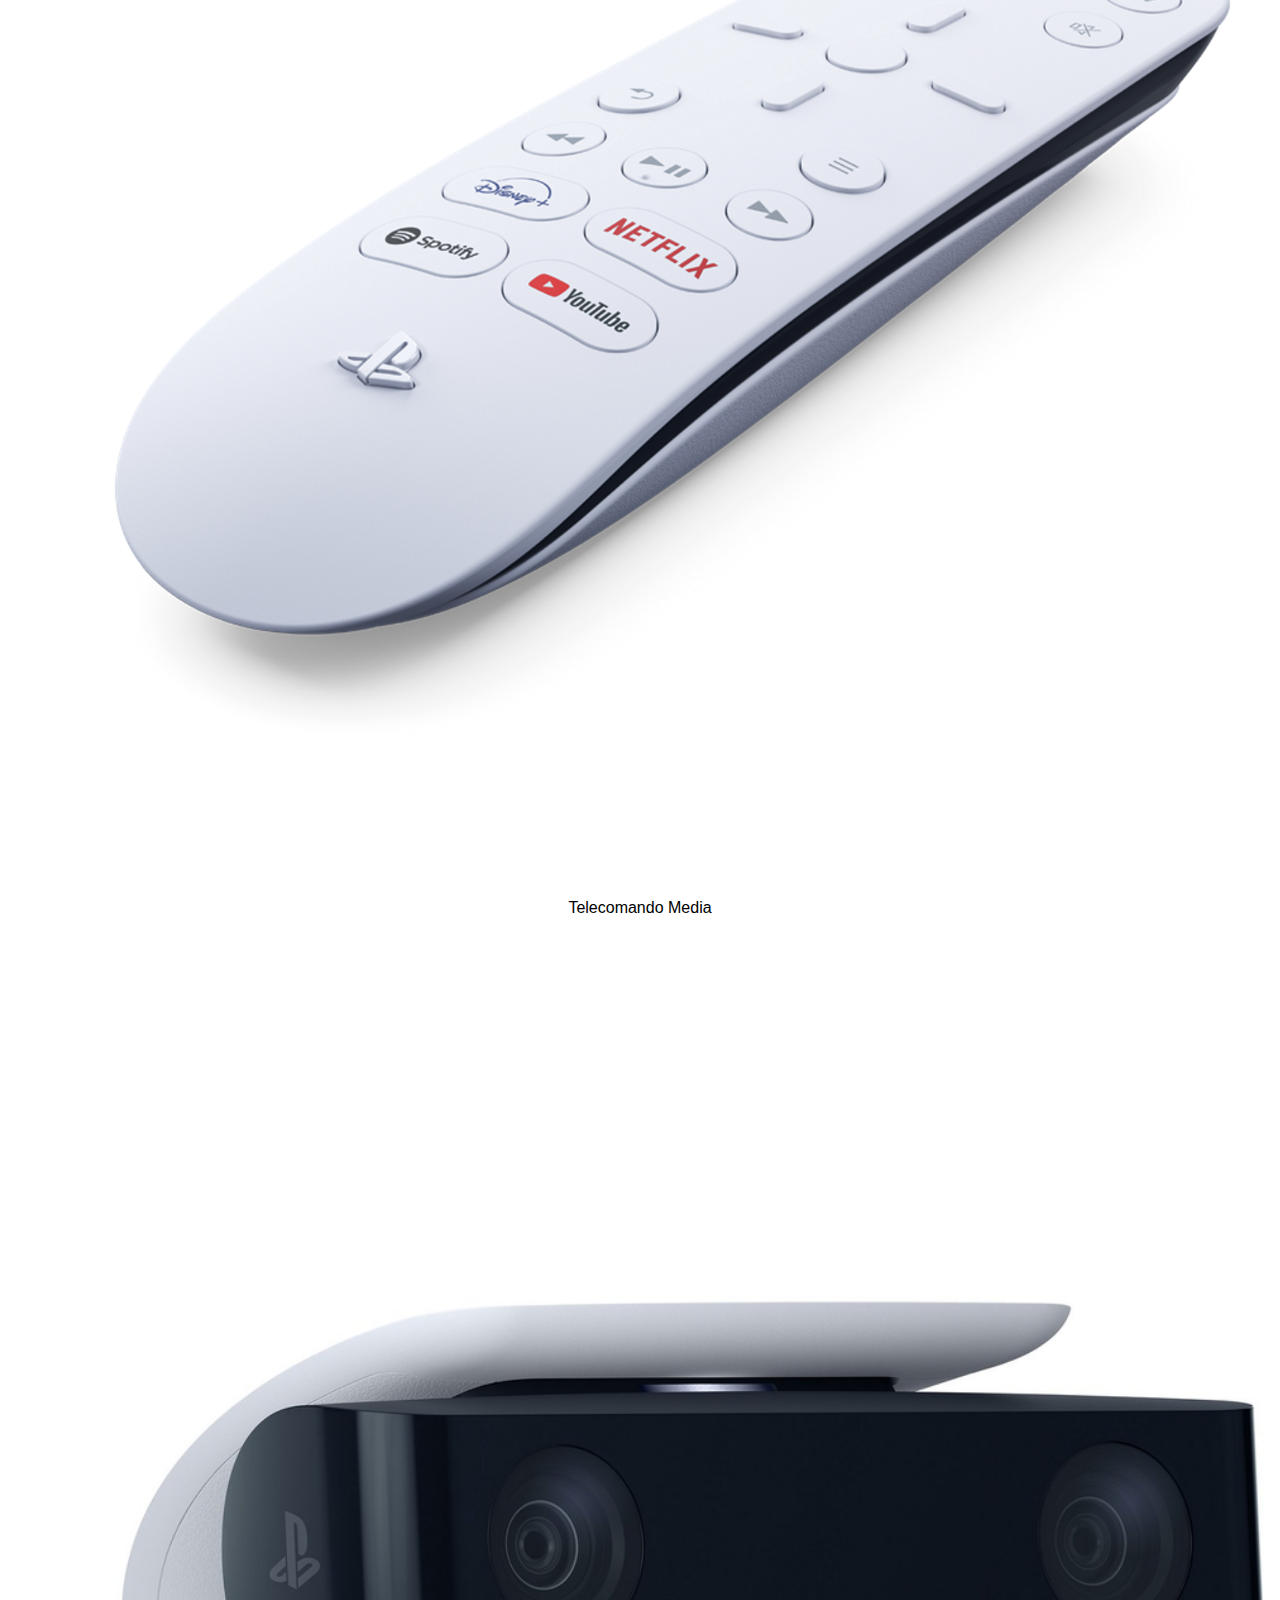
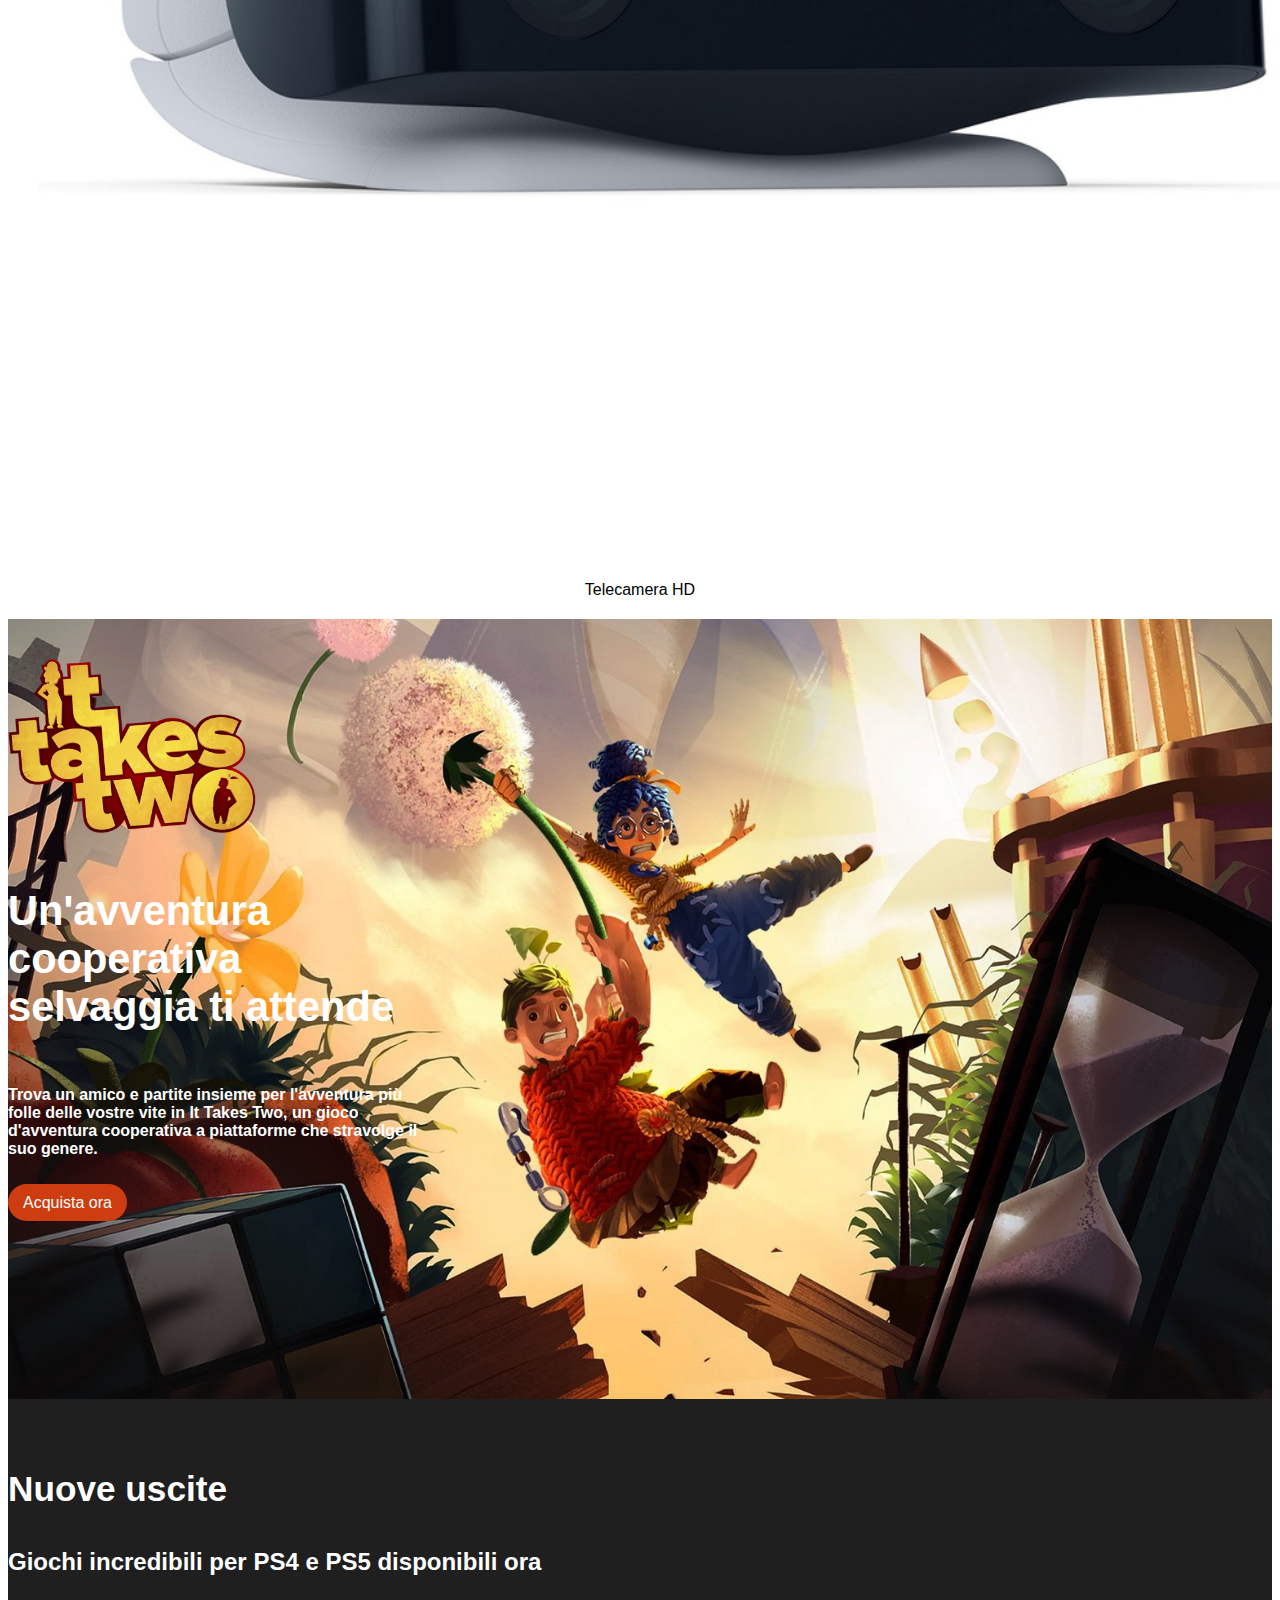
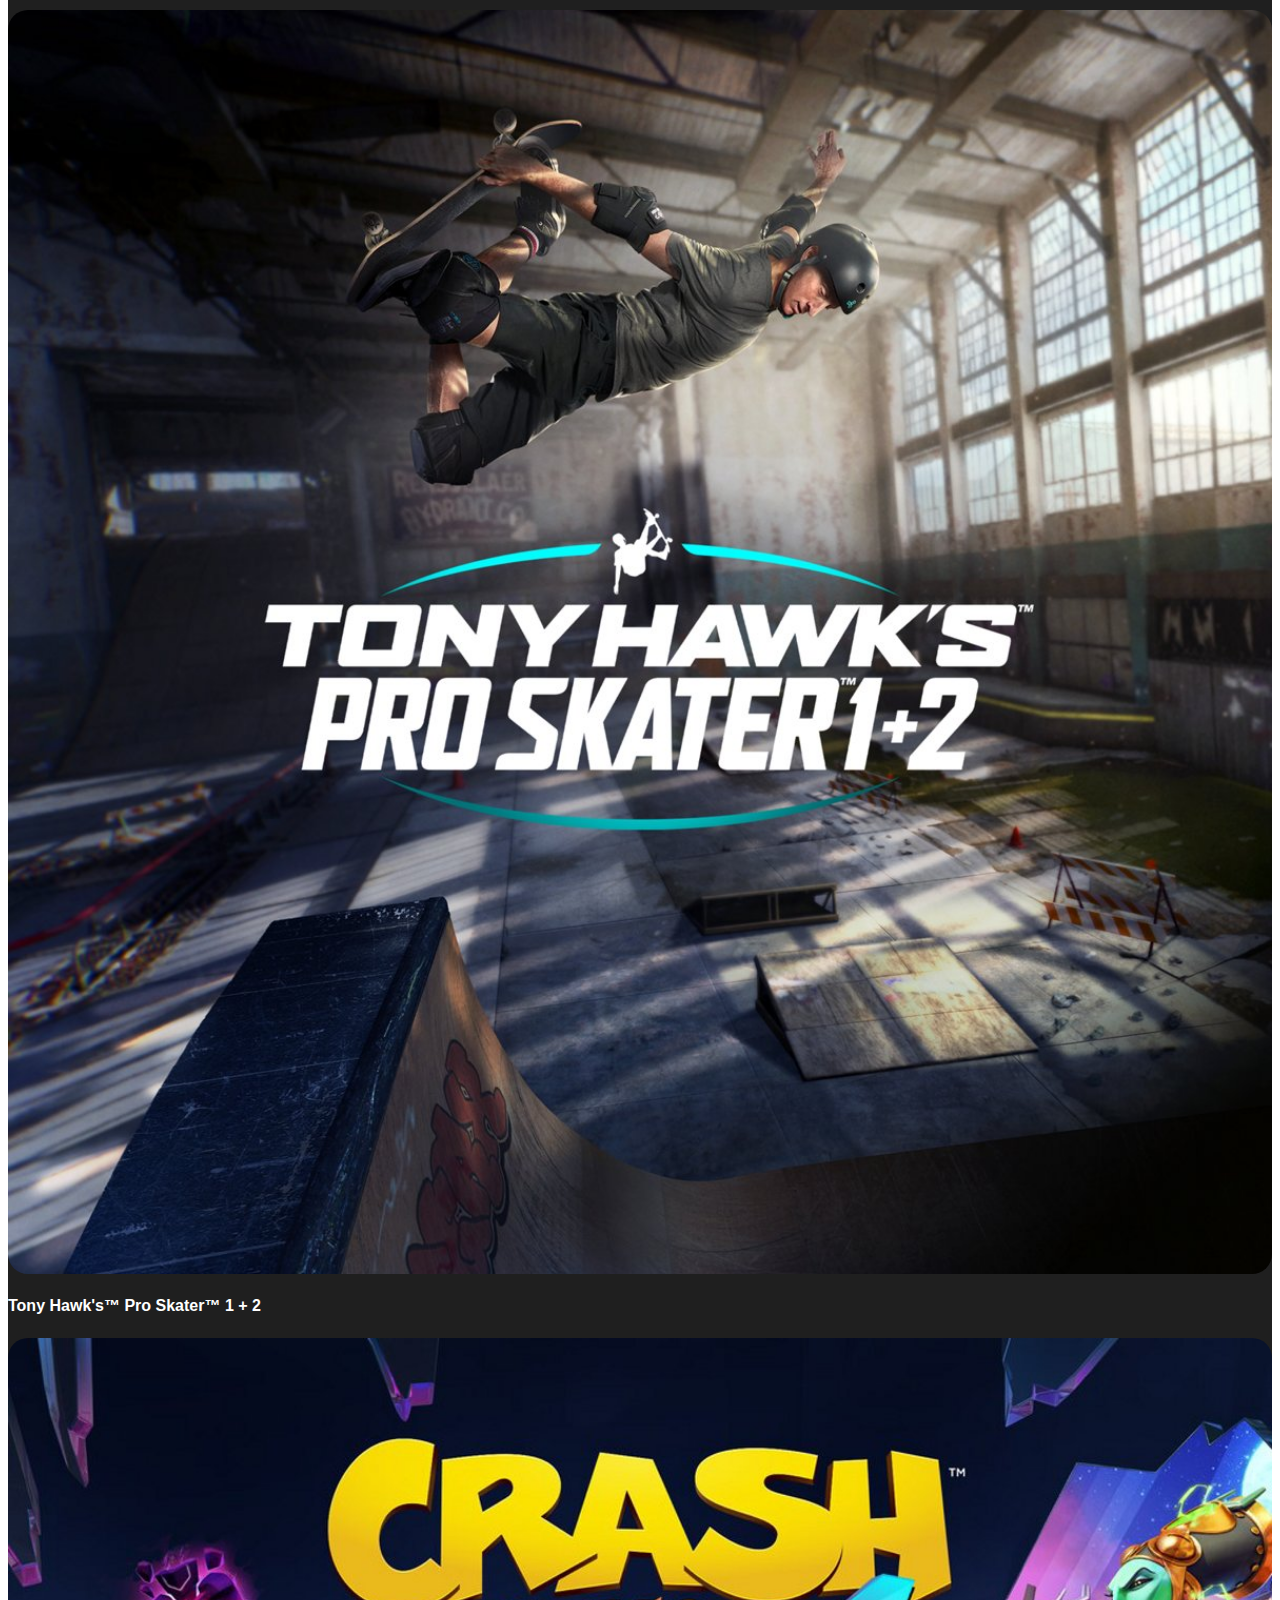
==== commit f010a60c: "add section playstation 4" ====
--- a/index.html
+++ b/index.html
@@ -169,19 +169,19 @@
         </section>
         <!-- END Section Cover Game -->
 
-        <!-- PlayStation Presentation -->
+        <!-- Section PlayStation Presentation -->
         <section class="am-padd">
             <div class="container">
                 <!-- Row -->
                 <div class="row text-center am-padd">
                     <div>
-                        <h4>
+                        <h4 class="text-uppercase am-lightblue">
                             Play has no limits
                         </h4>
                         <h2>
                             Ecco la PlayStation 5
                         </h2>
-                        <p>
+                        <p class="fs-5 lh-1">
                             Tuffati in nuove possibilità di gioco completamente inaspettate
                         </p>
                     </div>
@@ -195,7 +195,7 @@
                             <h2>
                                 Console PlayStation 5
                             </h2>
-                            <p>
+                            <p class="fs-5 lh-1">
                                 Sperimenta la nuova generazione di incredibili giochi PlayStation.
                             </p>
                             <div class="am-btn-padd">
@@ -262,7 +262,7 @@
 
             </div>
         </section>
-        <!-- END PlayStation Presentation -->
+        <!-- END Section PlayStation Presentation -->
 
         <!-- Section Jumbo 2 -->
         <section class="am-s-jumbo am-jumbo-img-2 d-flex align-items-end">
@@ -437,11 +437,94 @@
         </section>
         <!-- END Section Covers News -->
 
+        <!-- Section Playstation 4 -->
+        <section class="am-padd">
+            <div class="container">
+                <!-- Row -->
+                <div class="row text-center am-padd">
+                    <div>                        
+                        <h2>
+                            Ecco la PlayStation<span class="fs-6 align-top">&reg;</span> 4
+                        </h2>
+                        <p class="fs-5 lh-1">
+                            Giochi incredibili e intrattenimento senza fine.<br>
+                            Non c'è mai stato un momento migliore per giocare sulla tua PS4.
+                        </p>
+                    </div>
+                </div>
+                <!-- END Row -->
+
+                <!-- Row -->
+                <div class="row row-cols-1 row-cols-md-3 g-3 d-flex am-padd">
+                    <!-- Column -->
+                    <div class="col">
+                        <div class="am-card-base">
+                            <div>
+                                <img src="img/ps4-slim-homepage-image-block.jpg" alt="PlayStation 4 Slim">
+                            </div>
+                            <h2>
+                                PlayStation 4
+                            </h2>
+                            <p class="fs-5 lh-sm">
+                                Giochi incredibili live su PS4, con 1 TB di spazio di archiviazione.
+                            </p>
+                            <div class="am-btn-padd">
+                                <a class="am-btn am-btn-lightblue" href="#">Scopri di più</a>
+                            </div>
+                        </div>
+                    </div>
+                    <!-- END Column -->
+
+                    <!-- Column -->
+                    <div class="col">
+                        <div class="am-card-base">
+                            <div>
+                                <img src="img/double11-202010-tw-psvr.jpg" alt="PlayStation VR">
+                            </div>
+                            <h2>
+                                PlayStation VR
+                            </h2>
+                            <p class="fs-5 lh-sm">
+                                Oltre 500 titoli ed esperienze di gioco. Scoprili tutti.
+                            </p>
+                            <div class="am-btn-padd">
+                                <a class="am-btn am-btn-lightblue" href="#">Scopri di più</a>
+                            </div>
+                        </div>
+                    </div>
+                    <!-- END Column -->
+
+                    <!-- Column -->
+                    <div class="col">
+                        <div class="am-card-base">
+                            <div>
+                                <img src="img/dualshock-4-listing-thumb.jpg" alt="Dualshock PS4">
+                            </div>
+                            <h2>
+                                Accessori
+                            </h2>
+                            <p class="fs-5 lh-sm">
+                                Migliora la tua esperienza PS4 con una gamma di accessori ufficiali.
+                            </p>
+                            <div class="am-btn-padd">
+                                <a class="am-btn am-btn-lightblue" href="#">Scopri di più</a>
+                            </div>
+                        </div>
+                    </div>
+                    <!-- END Column -->
+
+                </div>
+                <!-- END Row -->
+            </div>
+        </section>
+
     </main>
     
     <!-- FOOTER -->
-    <footer>
-        Footer
+    <footer class="am-s-lightblue-ps">
+        <div class="container">
+            Footer
+        </div>
     </footer>
 </body>
 </html>--- a/css/style.css
+++ b/css/style.css
@@ -28,7 +28,21 @@
     padding: 20px 0;
 }
 h2 {
-    font-size: 3rem;
+    font-size: 2.6rem;
+}
+h3 {
+    font-size: 1.4rem;
+}
+h4 {
+    font-size: 1.1rem;
+}
+.am-lightblue {
+    color: #2d64e6;
+}
+/* Color section */
+.am-s-lightblue-ps {
+    background-color: #00439c;
+    color: white;
 }
 /* Botton Style */
 a.am-btn {
@@ -184,4 +198,3 @@
     font-size: 1rem;
     padding: 10px 0;
 }
-
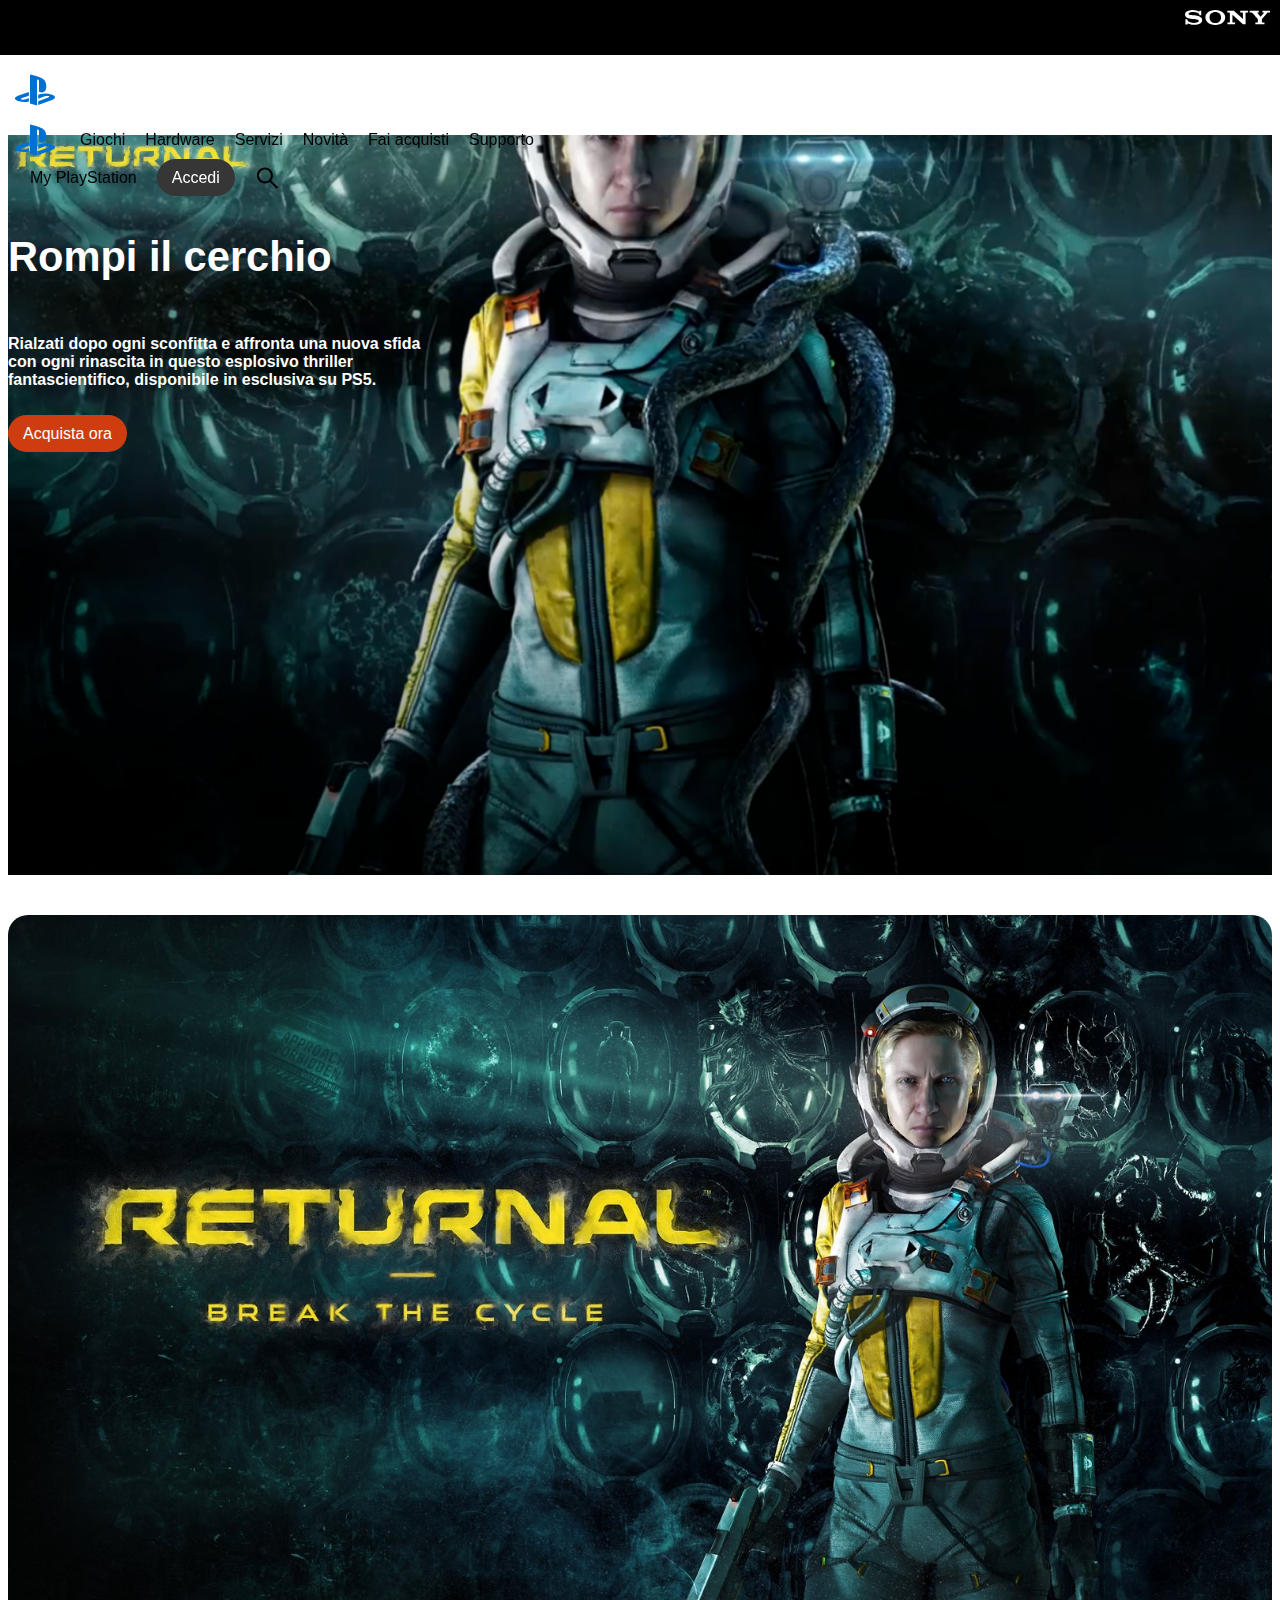
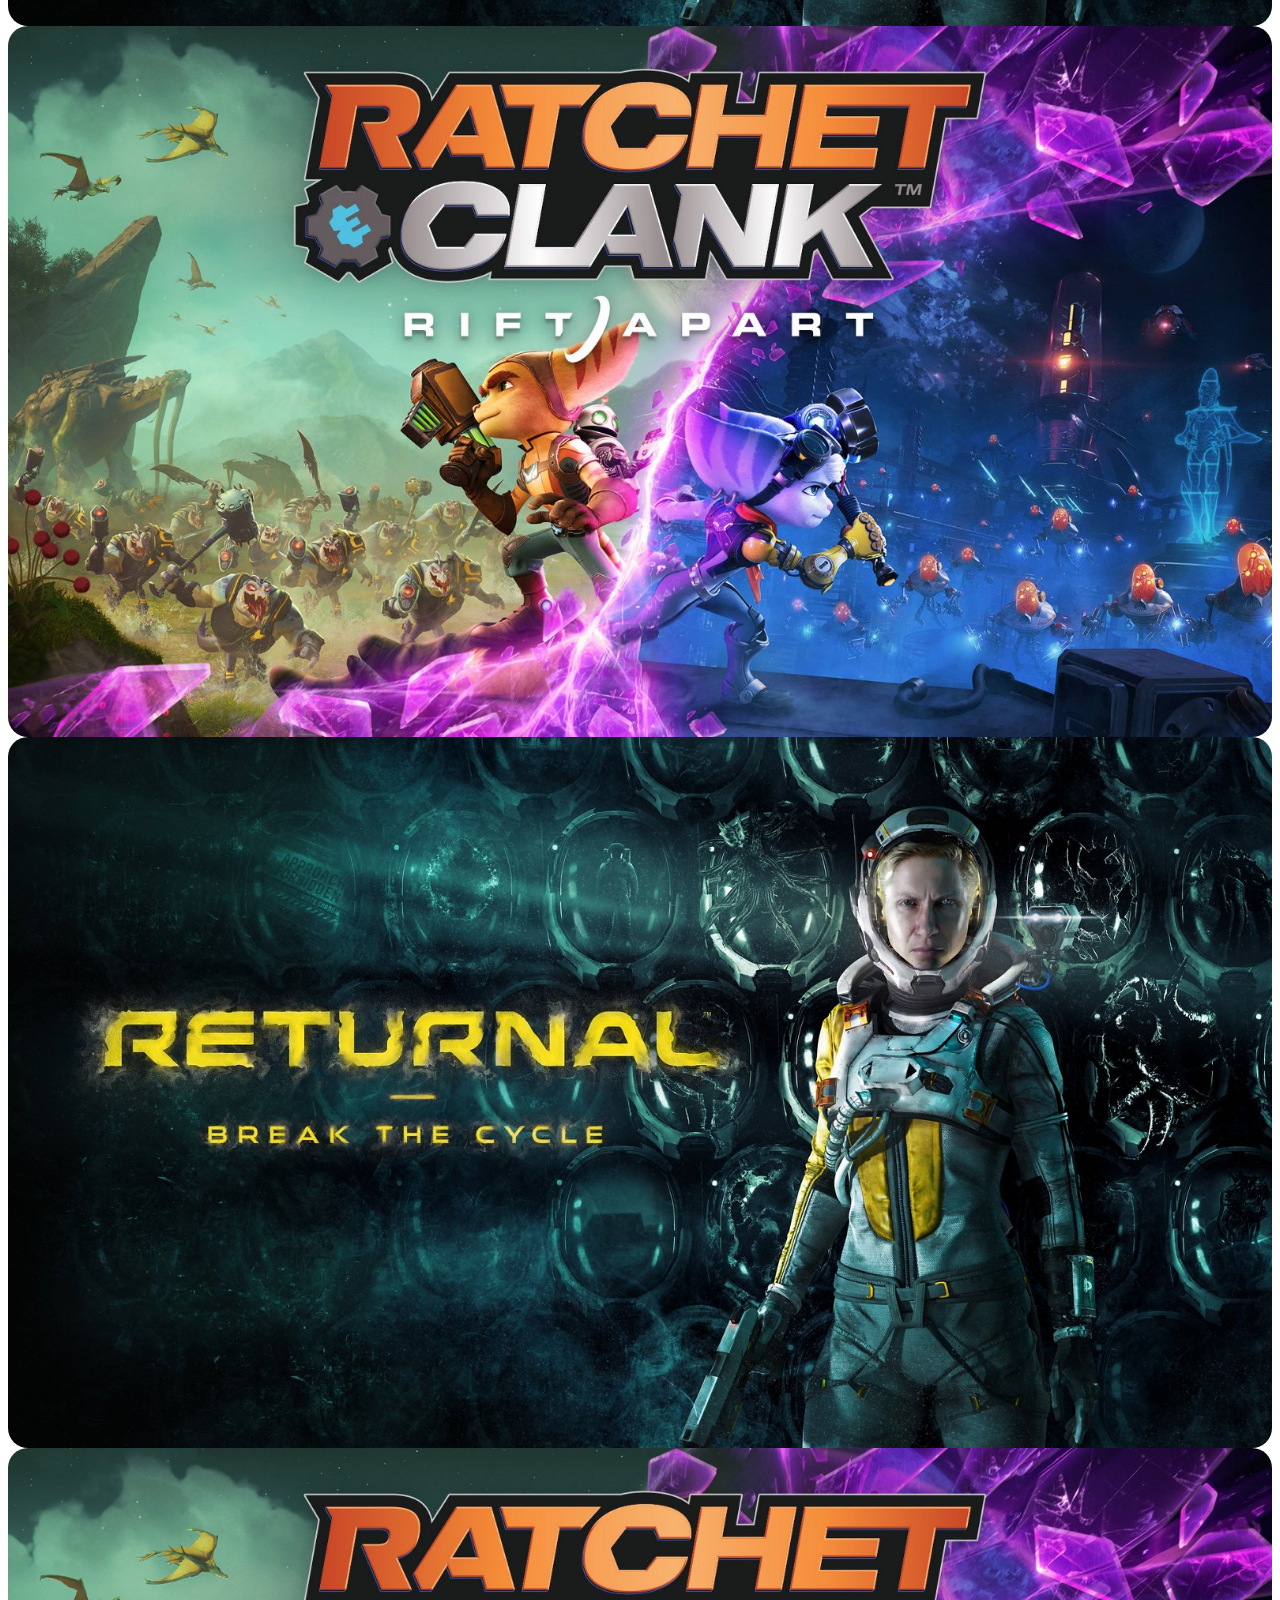
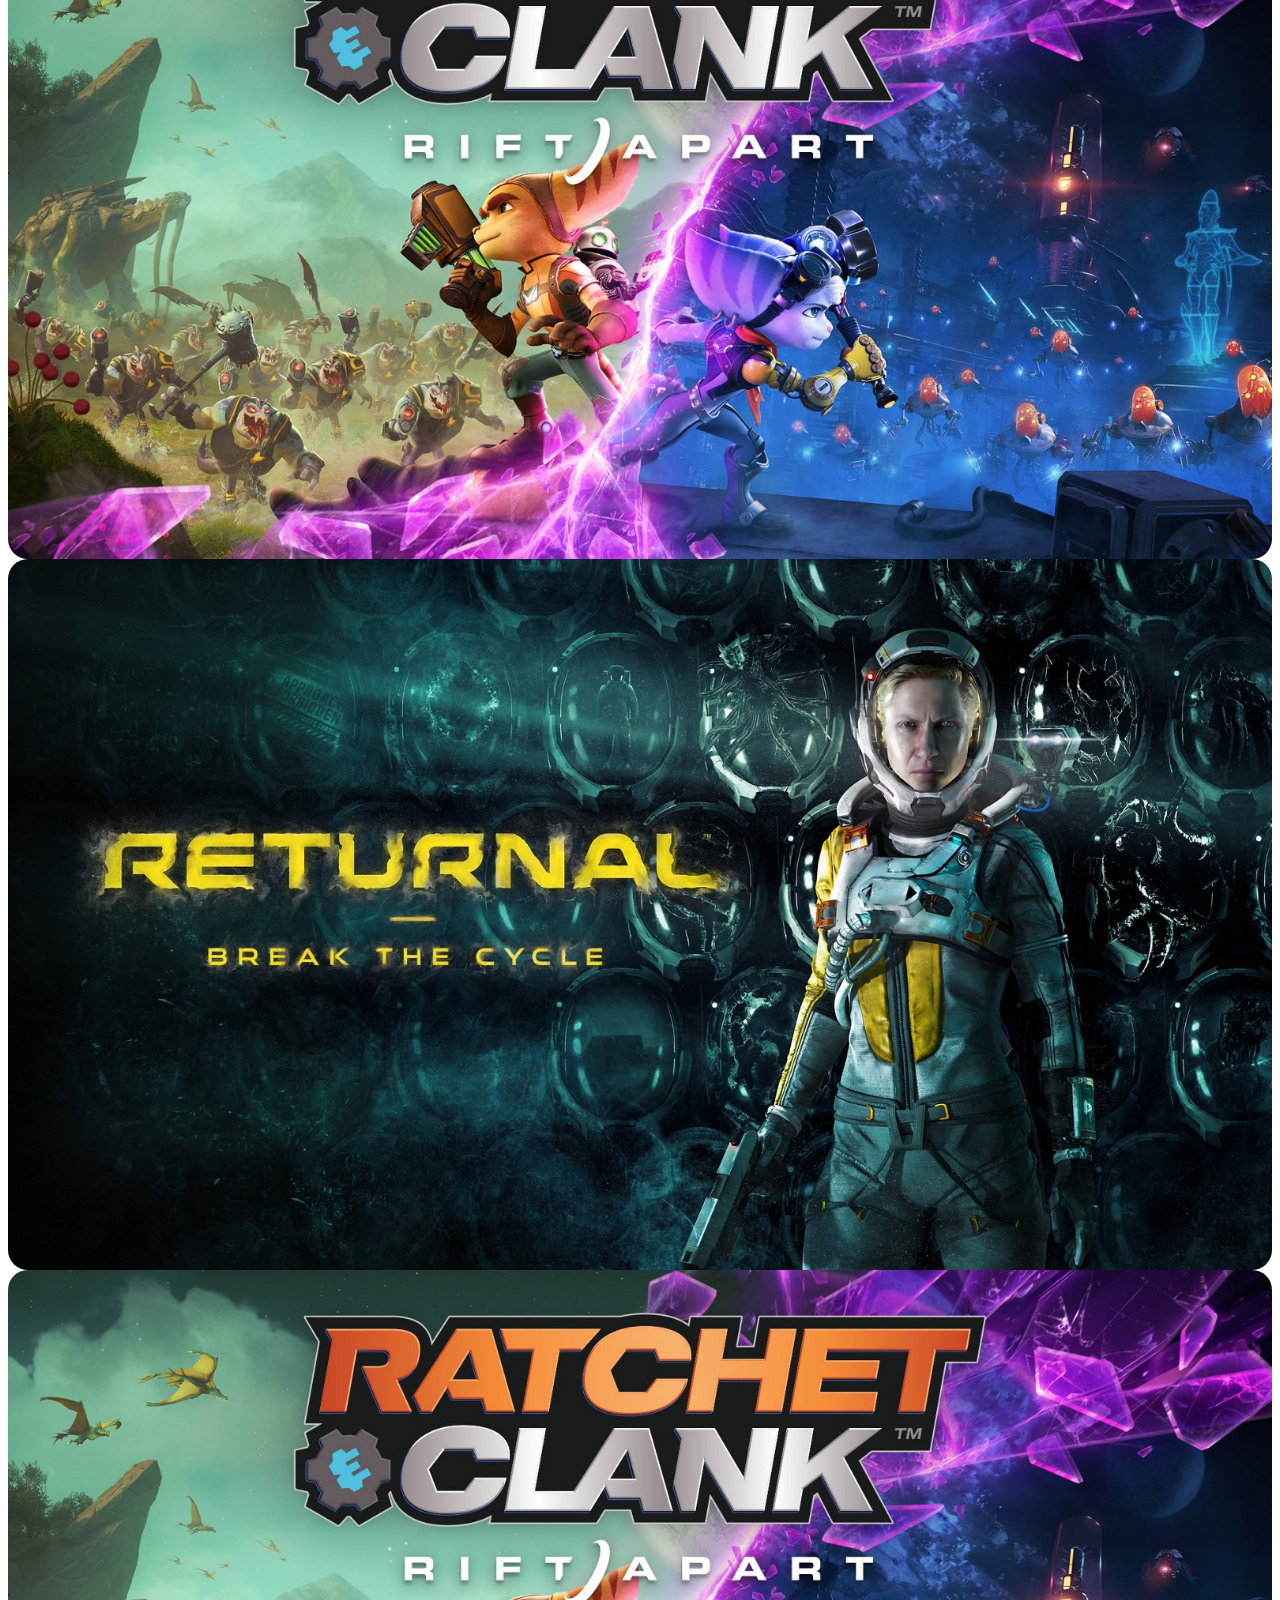
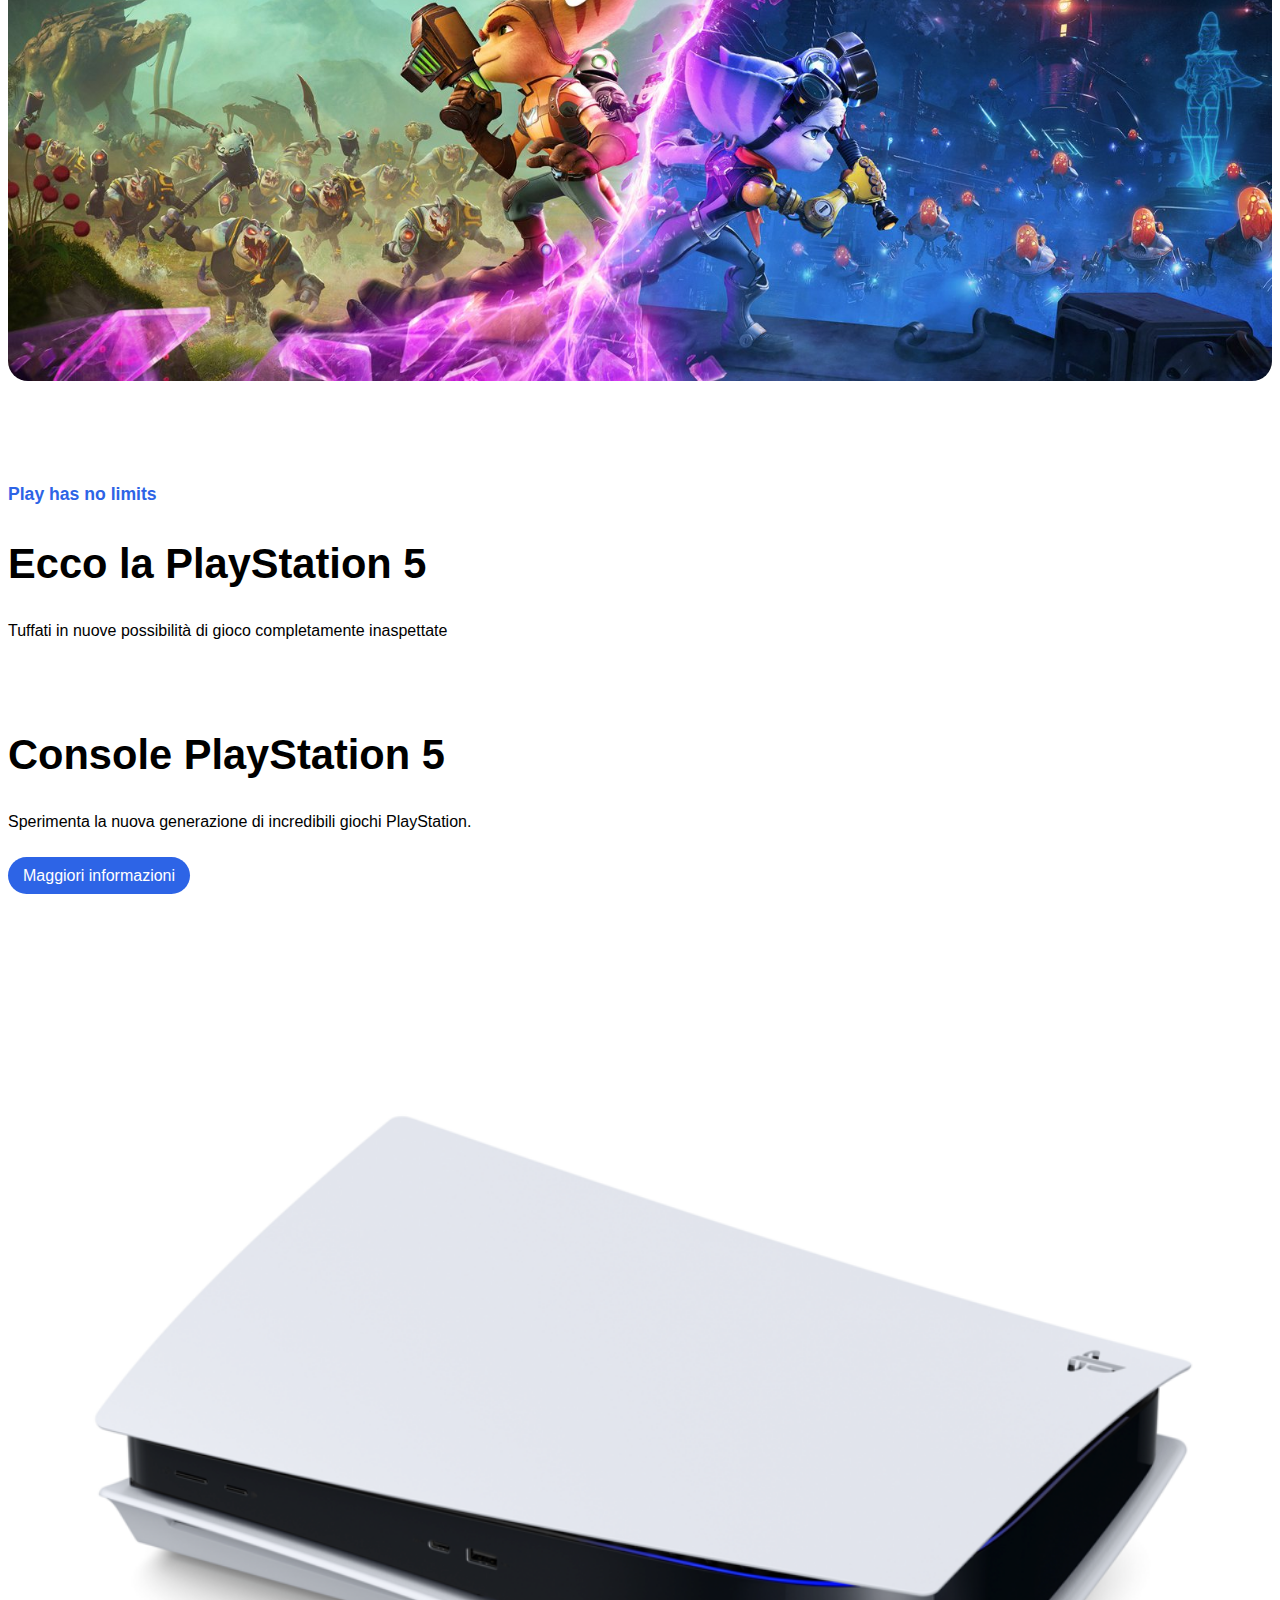
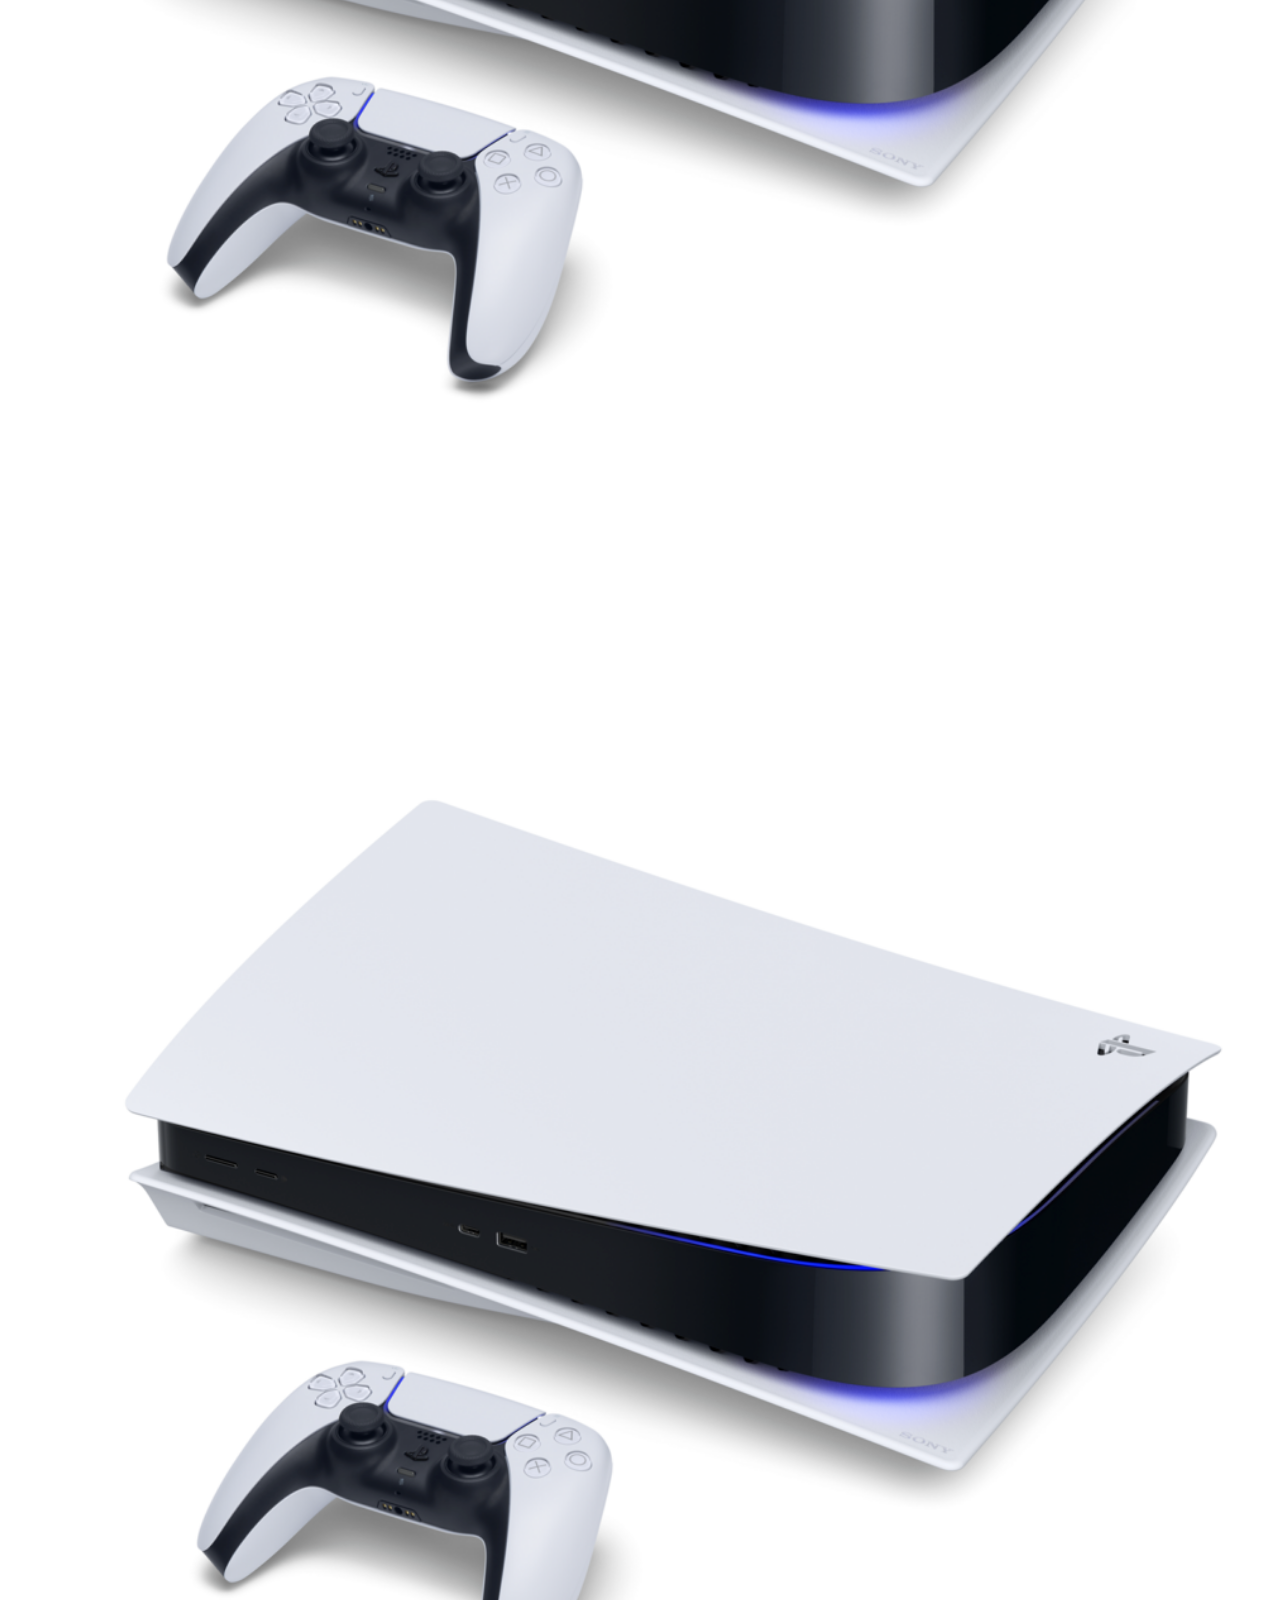
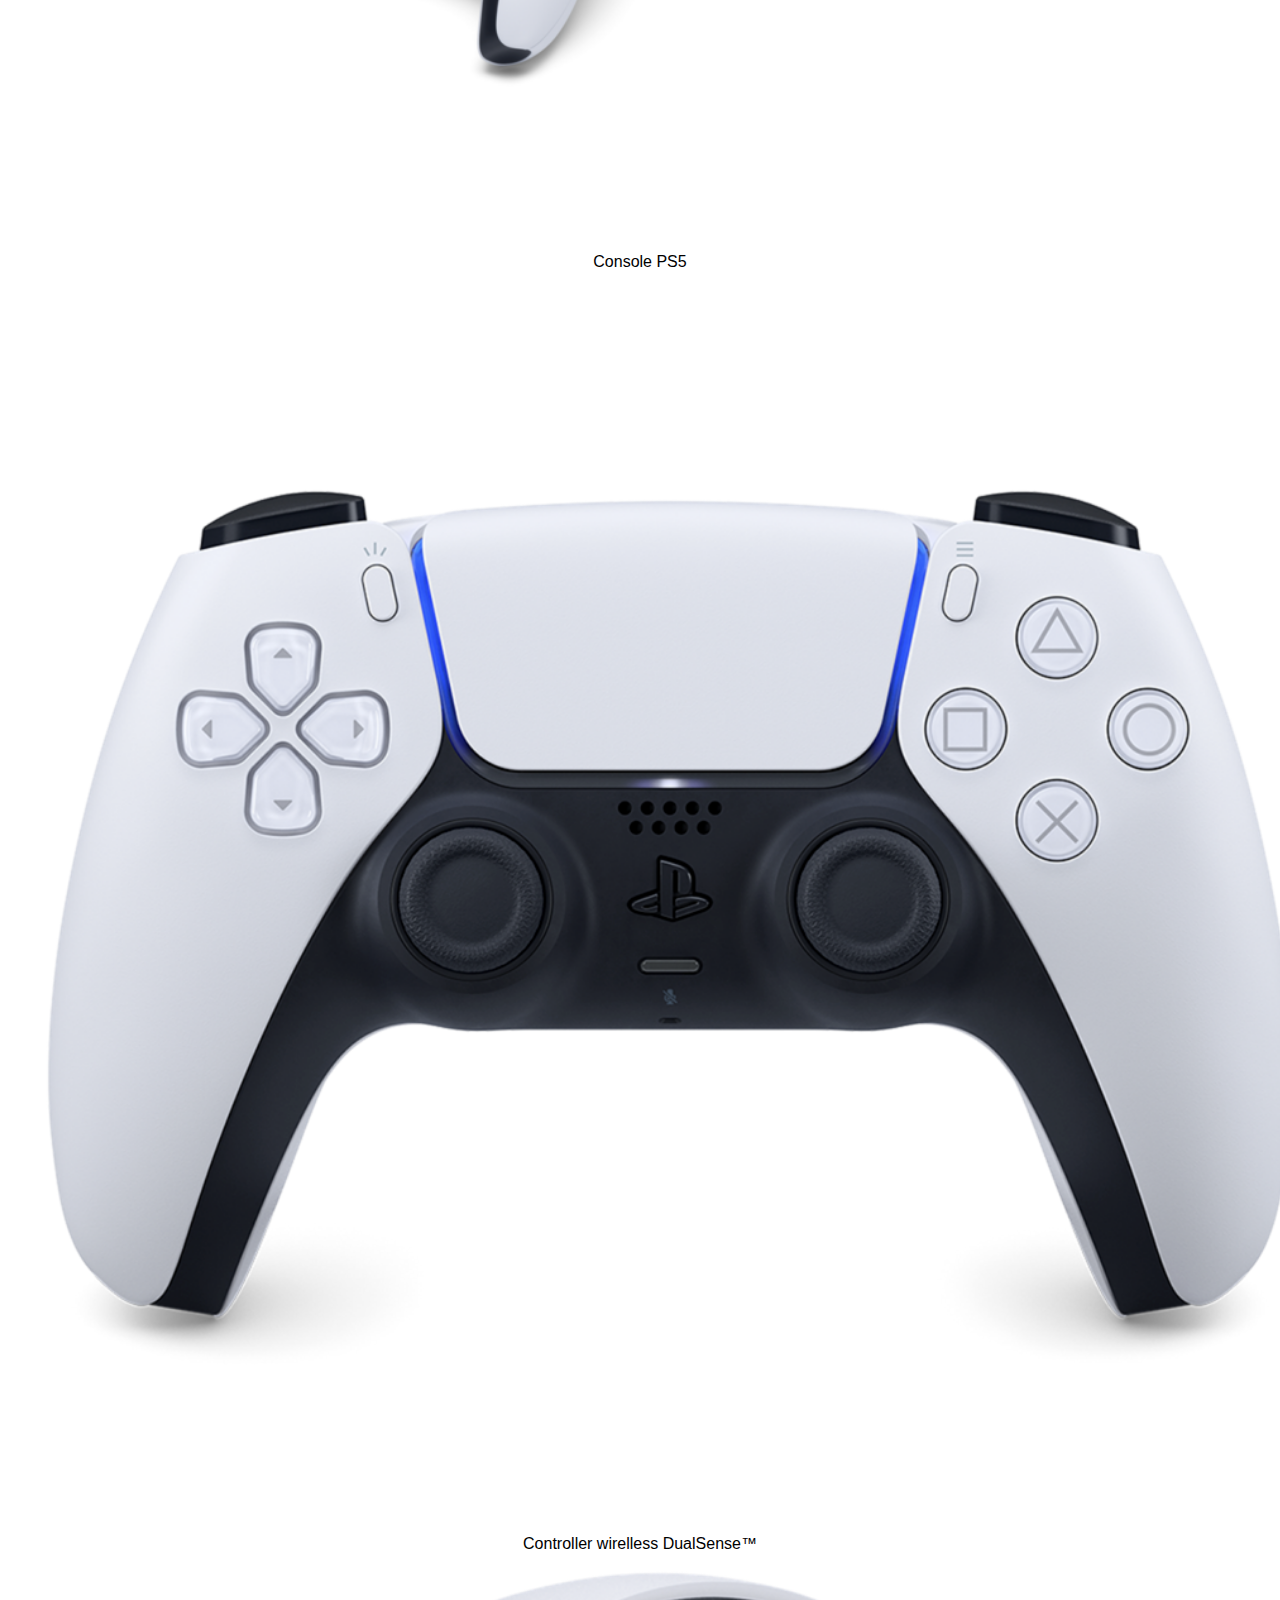
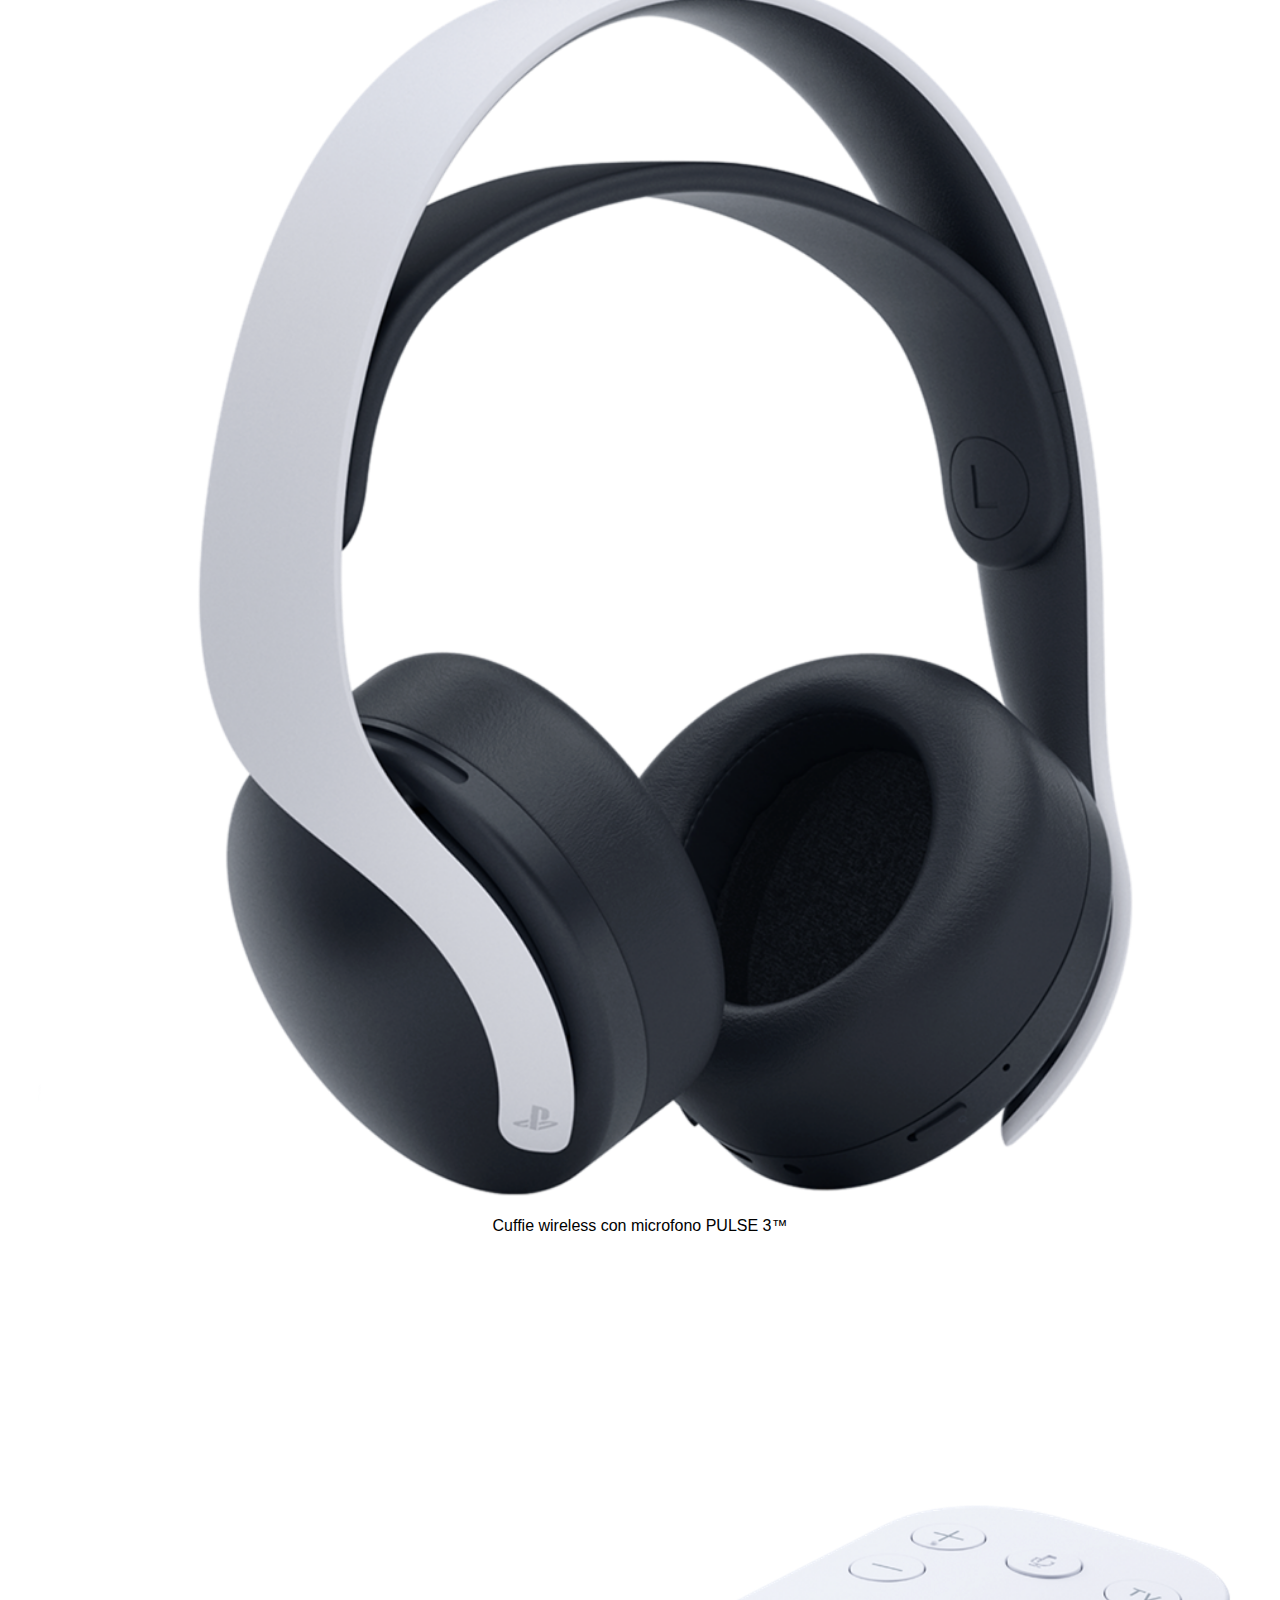
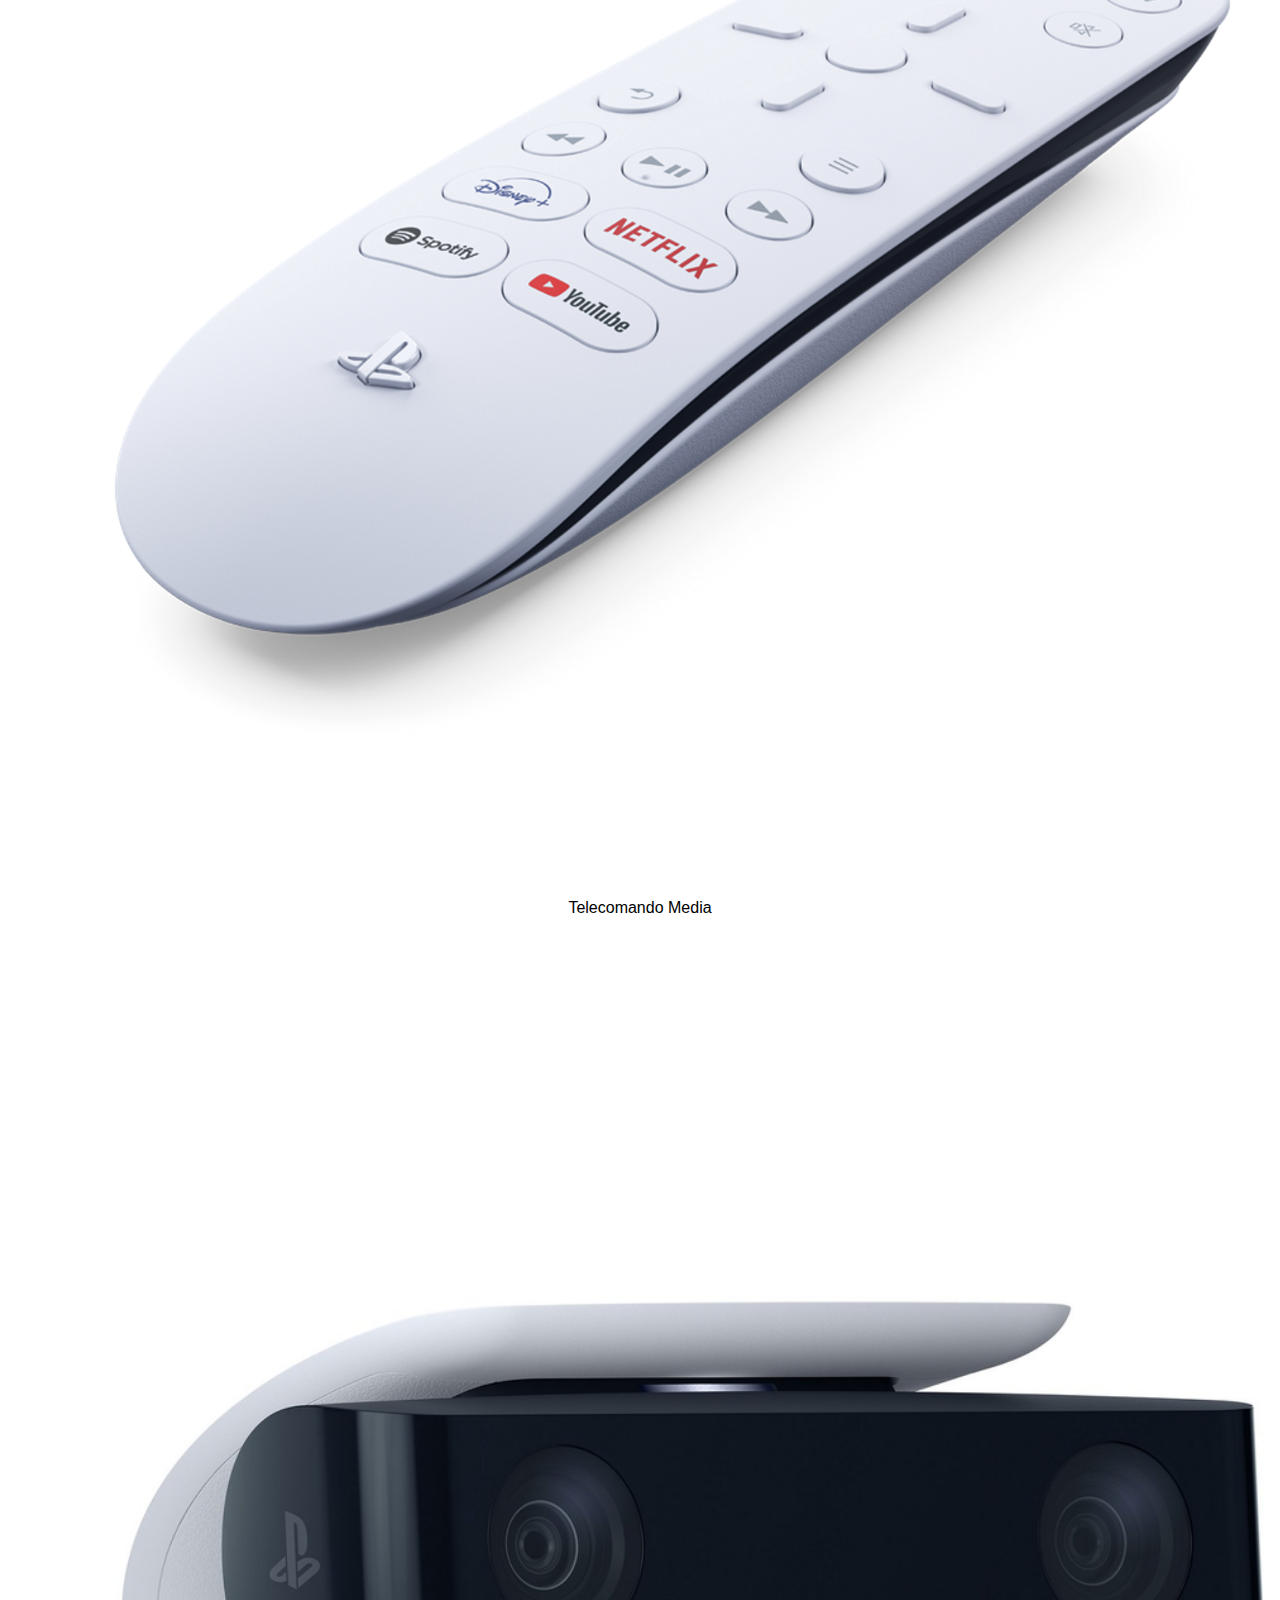
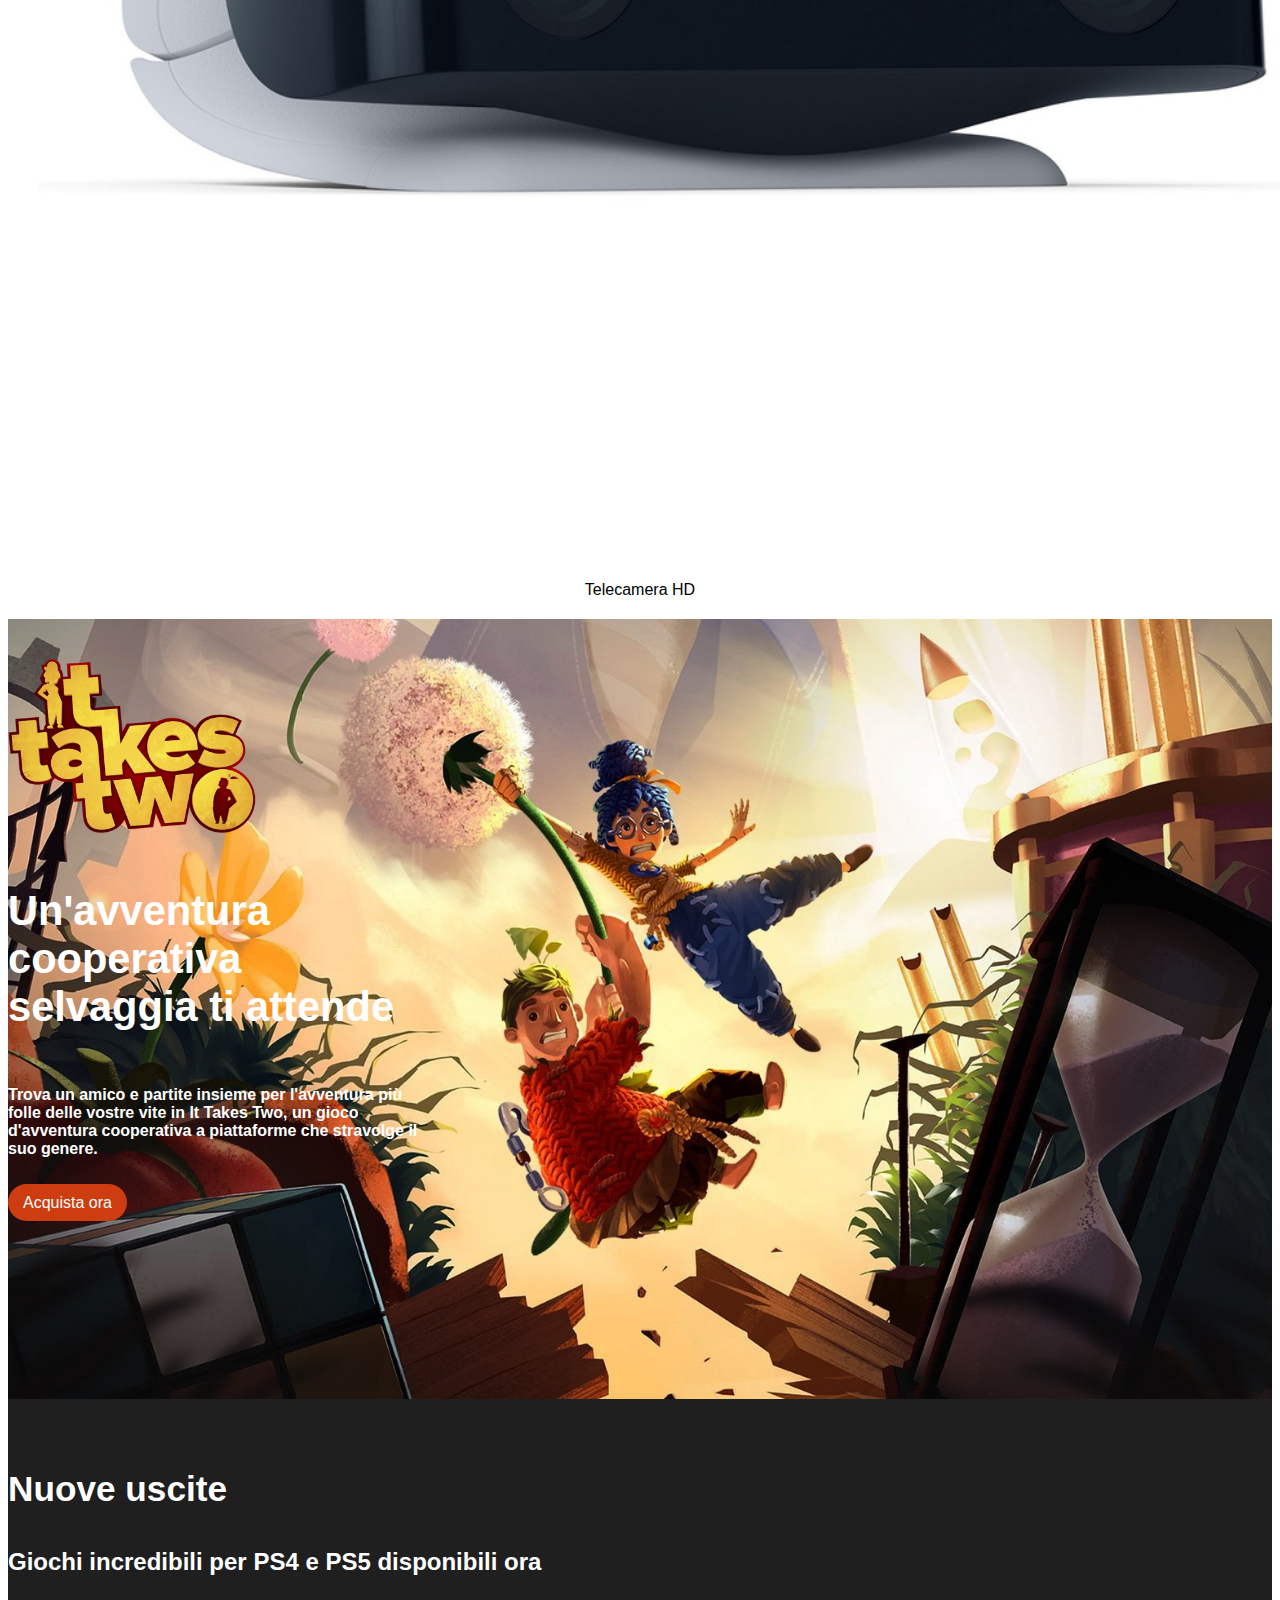
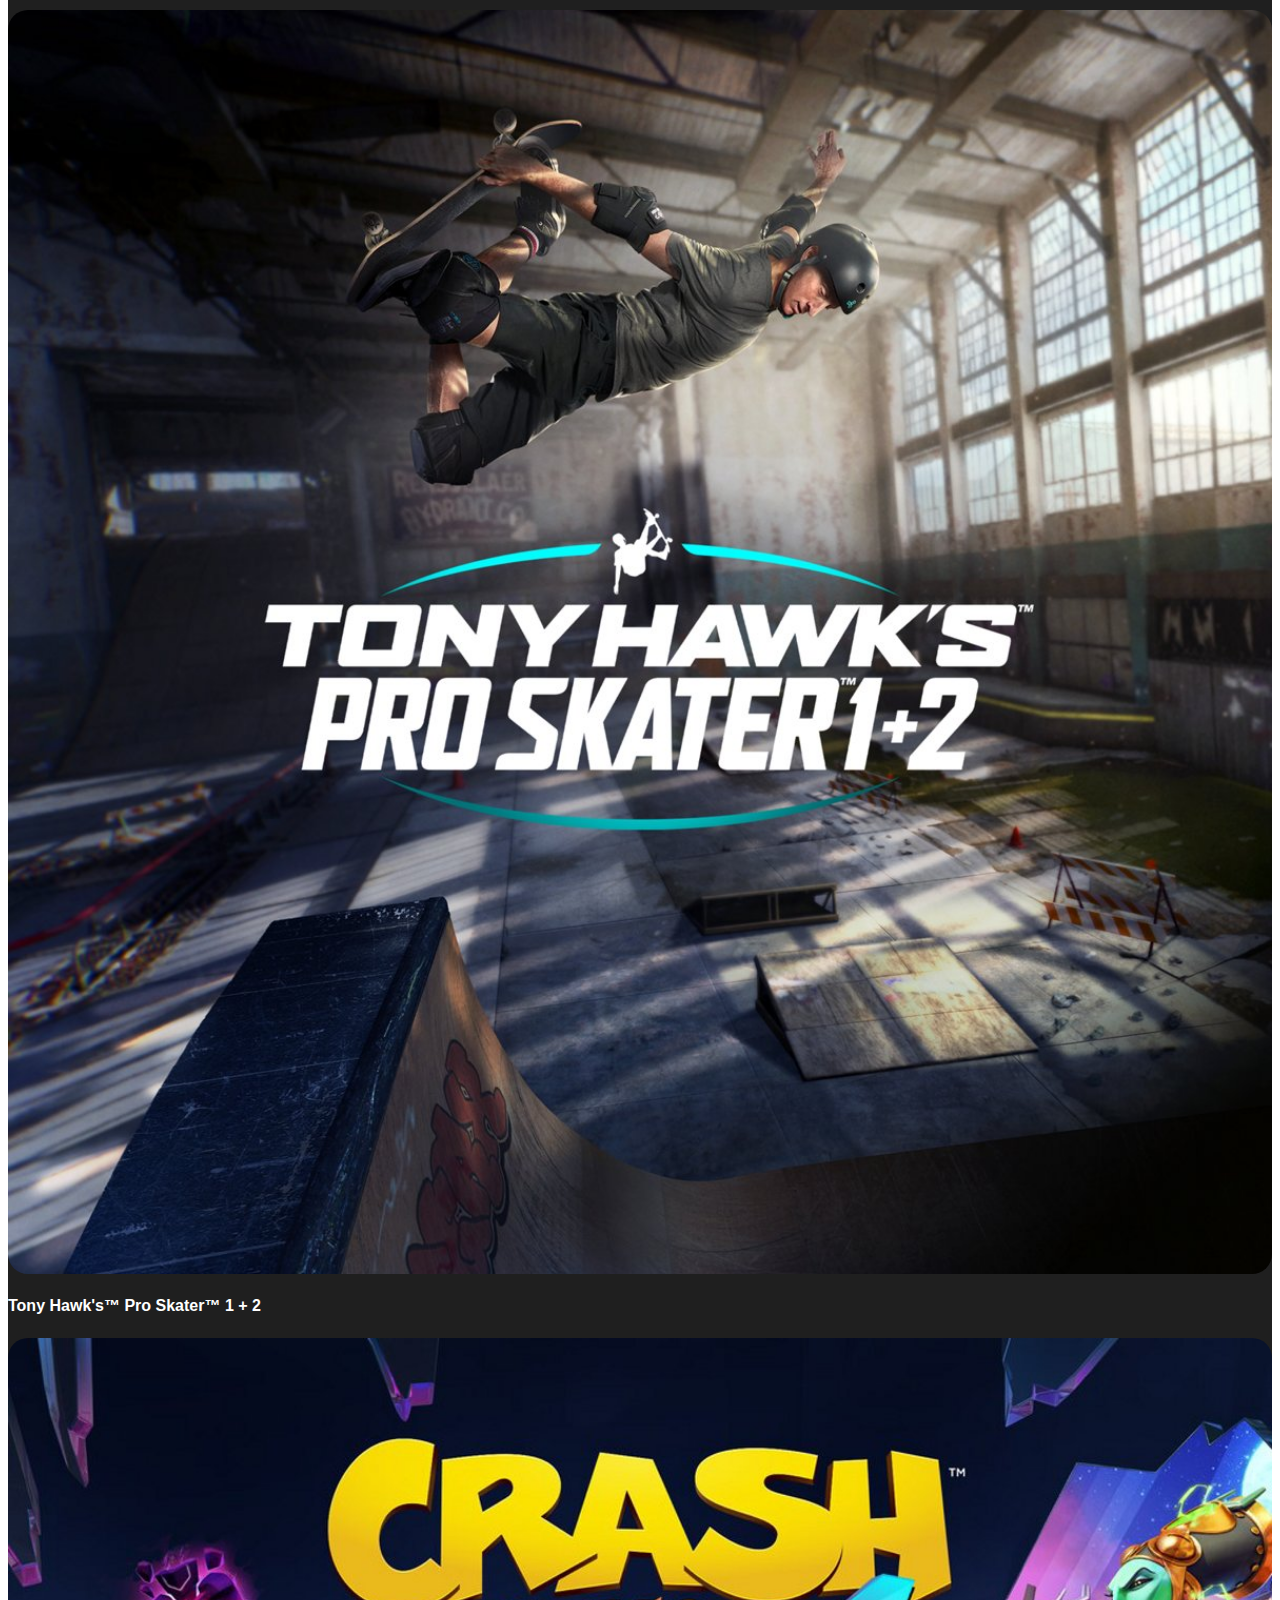
==== commit 624f5dc8: "add hover card PS5" ====
--- a/index.html
+++ b/index.html
@@ -212,11 +212,11 @@
 
                  <!-- Row -->
                  <div class="row row-cols-3 row-cols-md-5 g-4 d-flex amm-padd">
-                     <div class="col am-bottom-border">
+                     <div class="col">
                          <div class="am-card-ps">
                             <img src="img/playstation-5-thumb.png" alt="PlayStation 5">
-                            <div class="card-body">
-                                Console PS5
+                            <div class="am-card-body">
+                                <a href="#">Console PS5</a>
                             </div>
                          </div>
                      </div>
@@ -224,8 +224,8 @@
                      <div class="col am-bottom-border">
                         <div class="am-card-ps">
                            <img src="img/joypad-thumb.png" alt="Joypad PS5">
-                           <div class="card-body">
-                               Controller wirelless DualSense&trade;
+                           <div class="am-card-body">
+                               <a href="#">Controller wirelless DualSense&trade;</a>
                            </div>
                         </div>
                     </div>
@@ -233,8 +233,8 @@
                     <div class="col am-bottom-border">
                         <div class="am-card-ps">
                            <img src="img/headset-thumb.png" alt="Headset PS5">
-                           <div class="card-body">
-                               Telecamera HD
+                           <div class="am-card-body">
+                               <a href="#">Cuffie wireless con microfono PULSE 3&trade;</a>
                            </div>
                         </div>
                     </div>
@@ -242,8 +242,8 @@
                     <div class="col">
                         <div class="am-card-ps">
                            <img src="img/remote-thumb.png" alt="Remote PS5">
-                           <div class="card-body">
-                               Telecomando Media
+                           <div class="am-card-body">
+                               <a href="#">Telecomando Media</a>
                            </div>
                         </div>
                     </div>
@@ -251,9 +251,9 @@
                     <div class="col">
                         <div class="am-card-ps">
                            <img src="img/camera-thumb.jpg" alt="Camera PS5">
-                           <div class="card-body">
-                            Telecamera HD
-                        </div>
+                           <div class="am-card-body">
+                               <a href="#">Telecamera HD</a>
+                            </div>
                         </div>
                     </div>
 
@@ -286,9 +286,9 @@
         <!-- END Section Jumbo 2 -->
 
         <!-- Section Covers News -->
-        <section class="am-s-bg-grey-dark">
-            <div class="container">
-                <div class="am-cover-square-header">
+        <section class="am-s-grey-dark">
+            <div class="container">
+                <div class="am-header-small">
                     <h2>
                         Nuove uscite
                     </h2>
@@ -444,7 +444,7 @@
                 <div class="row text-center am-padd">
                     <div>                        
                         <h2>
-                            Ecco la PlayStation<span class="fs-6 align-top">&reg;</span> 4
+                            Ecco la PlayStation<sup>&reg;</sup> 4
                         </h2>
                         <p class="fs-5 lh-1">
                             Giochi incredibili e intrattenimento senza fine.<br>
@@ -517,13 +517,264 @@
                 <!-- END Row -->
             </div>
         </section>
+        <!-- END Section Playstation 4 -->
+
+        <!-- Section PlayStation Plus -->
+        <section class="am-padd-0 am-s-grey-ps">
+            <div class="container">
+                <div class="row align-items-center">
+                    <div class="col col-md-6">
+                        <div class="am-img-logo-ps">
+                            <img src="img/ps-plus-logo.png" alt="Playstation Plus">
+                        </div>
+                        <p>
+                            Migliora la tua esperienza PlayStation con l'accesso a multigiocatore online, giochi mensili, sconti esclusivi e altro ancora.
+                        </p>
+                        <div class="am-btn-padd">
+                            <a class="am-btn am-btn-grey" href="#">Esplora PlayStation Plus</a>
+                        </div>
+
+                    </div>
+
+                    <div class="col col-md-6 d-none d-md-block">
+                        <img src="img/ps-plus-april-monthly-games-featured-image-block.png" alt="PS Plus - Game">
+                    </div>
+                </div>
+            </div>
+        </section>
+        <!-- END Section PlayStation Plus -->
+
+        <!-- Section Playstation Store -->
+        <section class="am-padd">
+            <div class="container">
+                <!-- Row -->
+                <div class="row text-center am-padd">
+                    <div>                        
+                        <h2>
+                            Nuovi sconti sul PlayStation Store
+                        </h2>
+                        <p class="fs-5 lh-1">
+                            Sconti pazzeschi, collezioni curate e saldi stagionali su PS5, PS4 e PS VR, tutti in un unico posto.
+                        </p>
+                    </div>
+                </div>
+                <!-- END Row -->
+
+                <!-- Row -->
+                <div class="row row-cols-1 row-cols-md-3 g-3 d-flex am-padd">
+                    <!-- Column -->
+                    <div class="col">
+                        <div class="am-card-base">
+                            <div>
+                                <img src="img/playstation-store-games-under-20-spotlight.jpg" alt="PS Store Game Under 20">
+                            </div>
+                        </div>
+                    </div>
+                    <!-- END Column -->
+
+                    <!-- Column -->
+                    <div class="col">
+                        <div class="am-card-base">
+                            <div>
+                                <img src="img/playstation-store-golden-week-sale-spotlight.jpg" alt="PS Store Golden Week">
+                            </div>
+                        </div>
+                    </div>
+                    <!-- END Column -->
+
+                    <!-- Column -->
+                    <div class="col">
+                        <div class="am-card-base">
+                            <div>
+                                <img src="img/playstation-store-free-to-play-spotlight.png" alt="PS Store Free Play">
+                            </div>                           
+                        </div>
+                    </div>
+                    <!-- END Column -->
+
+                </div>
+                <!-- END Row -->
+            </div>
+        </section>
+        <!-- END Section Playstation Store -->
+
+        <!-- Section PlayStation Now -->
+        <section class="am-padd-0 am-s-blue-ps">
+            <div class="container">
+                <div class="row align-items-center">
+                    <div class="col col-md-6">
+                        <div class="am-img-logo-ps">
+                            <img src="img/ps-now-logo-two-column.png" alt="Playstation Now">
+                        </div>
+                        <p>
+                            Ottieni l'accesso immediato a una vastissima raccolta di oltre 800 giochi per PS4, PS3 e PS2 su PS4 o PC Windows, con nuovi titoli aggiunti ogni mese.
+                        </p>
+                        <div class="am-btn-padd">
+                            <a class="am-btn am-btn-white" href="#">Esplora PlayStation Now</a>
+                        </div>
+
+                    </div>
+
+                    <div class="col col-md-6 d-none d-md-block">
+                        <img src="img/ps-now-april-featured-image-block.png" alt="PS Now - Game">
+                    </div>
+                </div>
+            </div>
+        </section>
+        <!-- END Section PlayStation Now -->
+
+        <!-- Section Social Icon -->
+        <section>
+            <div class="container">
+                <div class="row">
+                    <div class="am-header-small text-center">
+                        <h2>
+                            Seguici sui social media
+                        </h2>
+                    </div>
+                </div>
+                <!-- Social Icon -->
+                <div class="am-icon-social">
+                    <div class="row row-cols-2 row-cols-sm-4 g-3 ">
+                        <div class="col">
+                            <a href="#"><img src="img/twitter.jpg" alt="Twitter"></a>
+                        </div>
+                        <div class="col">
+                            <a href="#"><img src="img/facebook.jpg" alt="Facebook"></a>
+                        </div>
+                        <div class="col">
+                            <a href="#"><img src="img/instagram.jpg" alt="Instagram"></a>
+                        </div>
+                        <div class="col">
+                            <a href="#"><img src="img/youtube.png" alt="Youtube"></a>
+                        </div>                    
+                    </div>
+                </div>
+                <!-- END Social Icon -->
+            </div>
+        </section>
+        <!-- END Section Social Icon -->
 
     </main>
     
     <!-- FOOTER -->
     <footer class="am-s-lightblue-ps">
         <div class="container">
-            Footer
+            <!-- Footer Top -->
+            <div class="row row-cols-1 row-cols-lg-2">
+                <!-- Brand and Language -->
+                <div class="col">
+                    <div class="am-brand-footer">
+                        <div>
+                            <img src="img/ps-footer.svg" alt="Logo PlayStation">
+                        </div>
+                        <div class="am-language d-flex align-items-center">
+                            <div class="am-language-img">
+                                <img src="img/language-globe.svg" alt="Language">
+                            </div>
+                            <div>
+                                Country / Region: <a href="#">Italy</a>
+                            </div>
+                        </div>
+                    </div>
+                </div>
+                <!-- END Brand and Language -->
+
+                <!-- Menu Footer -->
+                <div class="col">
+                    <!-- Row -->
+                    <div class="row row-cols-1 row-cols-md-3">
+                        <!-- Column -->
+                        <div class="col">
+                            <div class="am-menu-footer">
+                                <ul>
+                                    <li>
+                                        <a href="#">Link footer n</a>
+                                    </li>
+                                    <li>
+                                        <a href="#">Link footer n</a>
+                                    </li>
+                                    <li>
+                                        <a href="#">Link footer n</a>
+                                    </li>
+                                    <li>
+                                        <a href="#">Link footer n</a>
+                                    </li>
+                                    <li>
+                                        <a href="#">Link footer n</a>
+                                    </li>
+                                </ul>
+                            </div>
+                        </div>
+                        <!-- END Column -->
+
+                        <!-- Column -->
+                        <div class="col">
+                            <div class="am-menu-footer">
+                                <ul>
+                                    <li>
+                                        <a href="#">Link footer n</a>
+                                    </li>
+                                    <li>
+                                        <a href="#">Link footer n</a>
+                                    </li>
+                                    <li>
+                                        <a href="#">Link footer n</a>
+                                    </li>
+                                    <li>
+                                        <a href="#">Link footer n</a>
+                                    </li>
+                                    <li>
+                                        <a href="#">Link footer n</a>
+                                    </li>
+                                    <li>
+                                        <a href="#">Link footer n</a>
+                                    </li>
+                                    <li>
+                                        <a href="#">Link footer n</a>
+                                    </li>
+                                </ul>
+                            </div>
+                        </div>
+                        <!-- END Column -->
+
+                        <!-- Column -->
+                        <div class="col">
+                            <div class="am-menu-footer">
+                                <ul>
+                                    <li>
+                                        <a href="#">Link footer n</a>
+                                    </li>
+                                    <li>
+                                        <a href="#">Link footer n</a>
+                                    </li>
+                                    <li>
+                                        <a href="#">Link footer n</a>
+                                    </li>                                    
+                                </ul>
+                            </div>
+                        </div>
+                        <!-- END Column -->
+                    </div>
+                    <!-- END Row -->
+                </div>
+                <!-- Menu Footer -->
+            </div>
+            <!-- END Footer Top -->
+
+            <!-- Copyright -->
+            <div class="row">
+                <div class="col">
+                    <div class="am-copy-footer">
+                        <img src="img/sie-logo.svg" alt="Sie logo Sony">
+                        <p>
+                            Website &copy;2021 Sony Interative Entertainment Europe Limited. Tutti i contenuti, nomi dei giochi, nomi commerciali e/o di abbigliamento, marchi registrati, grafica e immagini associati sono marchi registrati e/o materiale protetto da copyright dei rispettivi proprietari. Tutti i diritti riservati. <a href="#">Maggiori info</a>
+                        </p>
+                    </div>
+                </div>
+            </div>
+            <!-- END Copyright -->
+
         </div>
     </footer>
 </body>
--- a/css/style.css
+++ b/css/style.css
@@ -1,3 +1,4 @@
+/* RESET */
 body {
     font-family: Arial, sans-serif;
 }
@@ -14,34 +15,59 @@
     color: black;
     text-decoration: none;
 }
+h2 {
+    font-size: 2.6rem;
+}
+h3 {
+    font-size: 1.4rem;
+}
+h4 {
+    font-size: 1.1rem;
+}
 section {
     padding: 40px 0;
 }
 section.am-padd {
     padding: 20px 0;
 }
-.am-s-bg-grey-dark {
-    background-color: #1f1f1f;
-    color: white;
-}
+section.am-padd-0 {
+    padding: 40px 0;
+}
+
+/* UTILITY */
 .am-padd {
     padding: 20px 0;
 }
-h2 {
-    font-size: 2.6rem;
-}
-h3 {
-    font-size: 1.4rem;
-}
-h4 {
-    font-size: 1.1rem;
+.am-img-logo-ps {
+    width: 200px;
+    margin-bottom: 20px;
 }
 .am-lightblue {
     color: #2d64e6;
 }
+.am-header-small h2 {
+    font-size: 2.2rem;
+}
+.am-header-small h3 {
+    font-size: 1.5rem;
+}
+.am-header-small h2, h3 {
+    padding-bottom: 10px;
+}
 /* Color section */
+.am-s-grey-dark {
+    background-color: #1f1f1f;
+    color: white;
+}
 .am-s-lightblue-ps {
     background-color: #00439c;
+    color: white;
+}
+.am-s-grey-ps {
+    background-color: #bebcbb;
+}
+.am-s-blue-ps {
+    background-color: #161c3b;
     color: white;
 }
 /* Botton Style */
@@ -54,13 +80,21 @@
     padding: 20px 0;
 }
 .am-btn-black {
-    background-color: #363636;;
+    background-color: #363636;
 }
 .am-btn-orange {
     background-color: #cd3d0f;
 }
 .am-btn-lightblue {
     background-color: #2d64e6;
+}
+a.am-btn-grey {
+    background-color: #d9dadc;
+    color: #2d64e6;
+}
+a.am-btn-white {
+    background-color: white;
+    color: black;
 }
 /************
     HEADER
@@ -102,6 +136,9 @@
 .am-burger a {
     color: black;
 }
+.am-burger a:hover  {
+    color: #2d64e6;
+}
 /* Main Menu */
 .am-burger-menu, .am-main-menu {
     justify-content: space-between;
@@ -126,7 +163,9 @@
 .am-icon-lens {
     width: 25px;
 }
-
+.am-icon-lens:hover a img {
+    transform: scale(1.1);
+}
 /***********
     MAIN
 ************/
@@ -176,21 +215,20 @@
 .am-card-ps img {
     padding: 0 30px;
 }
+.am-card-ps:hover img {
+    opacity: 0.6;
+}
 .am-card-ps {
     text-align: center;
-}
+    height: 100%
+}
+.am-card-ps:hover {
+    border-bottom: 2px solid #2d64e6;
+}
+
 /* END Section PlayStation Presentation */
 
 /* Section Covers News */
-.am-cover-square-header h2 {
-    font-size: 2.2rem;
-}
-.am-cover-square-header h3 {
-    font-size: 1.5rem;
-}
-.am-cover-square-header h2, h3 {
-    padding-bottom: 10px;
-}
 .am-img-square img {
     border-radius: 20px;
 }
@@ -198,3 +236,67 @@
     font-size: 1rem;
     padding: 10px 0;
 }
+/* END Section Covers News */
+
+/************
+    FOOTER
+*************/
+footer {
+    padding: 40px 0;
+}
+footer a {
+    color: white;
+}
+/* Footer Top */
+.am-brand-footer {
+    padding-bottom: 40px;
+}
+.am-brand-footer img {
+    width: 100px;
+}
+.am-language {
+    padding-top: 40px;
+}
+.am-language-img img {
+    width: 20px;
+    margin-right: 10px;   
+}
+.am-menu-footer ul {
+    padding-left: 20px;
+}
+/* Copyright */
+.am-copy-footer {
+    padding-top: 40px;
+}
+.am-copy-footer img {
+    width: 150px;
+    margin-bottom: 20px;
+}
+.am-copy-footer a {
+    text-decoration: underline;
+}
+
+/******************
+    TABLET (md)
+*******************/
+@media screen and (min-width: 760px) {
+    section.am-padd-0 {
+        padding: 0;
+    }
+    .am-icon-social {
+        max-width: 540px;
+        margin: 0 auto;
+    }
+}
+
+/******************
+    DESKTOP (lg)
+*******************/
+@media screen and (min-width: 992px) {
+    .am-img-logo-ps {
+        width: 300px;
+    }
+    .am-copy-footer {
+        width: 50%;
+    }
+}
